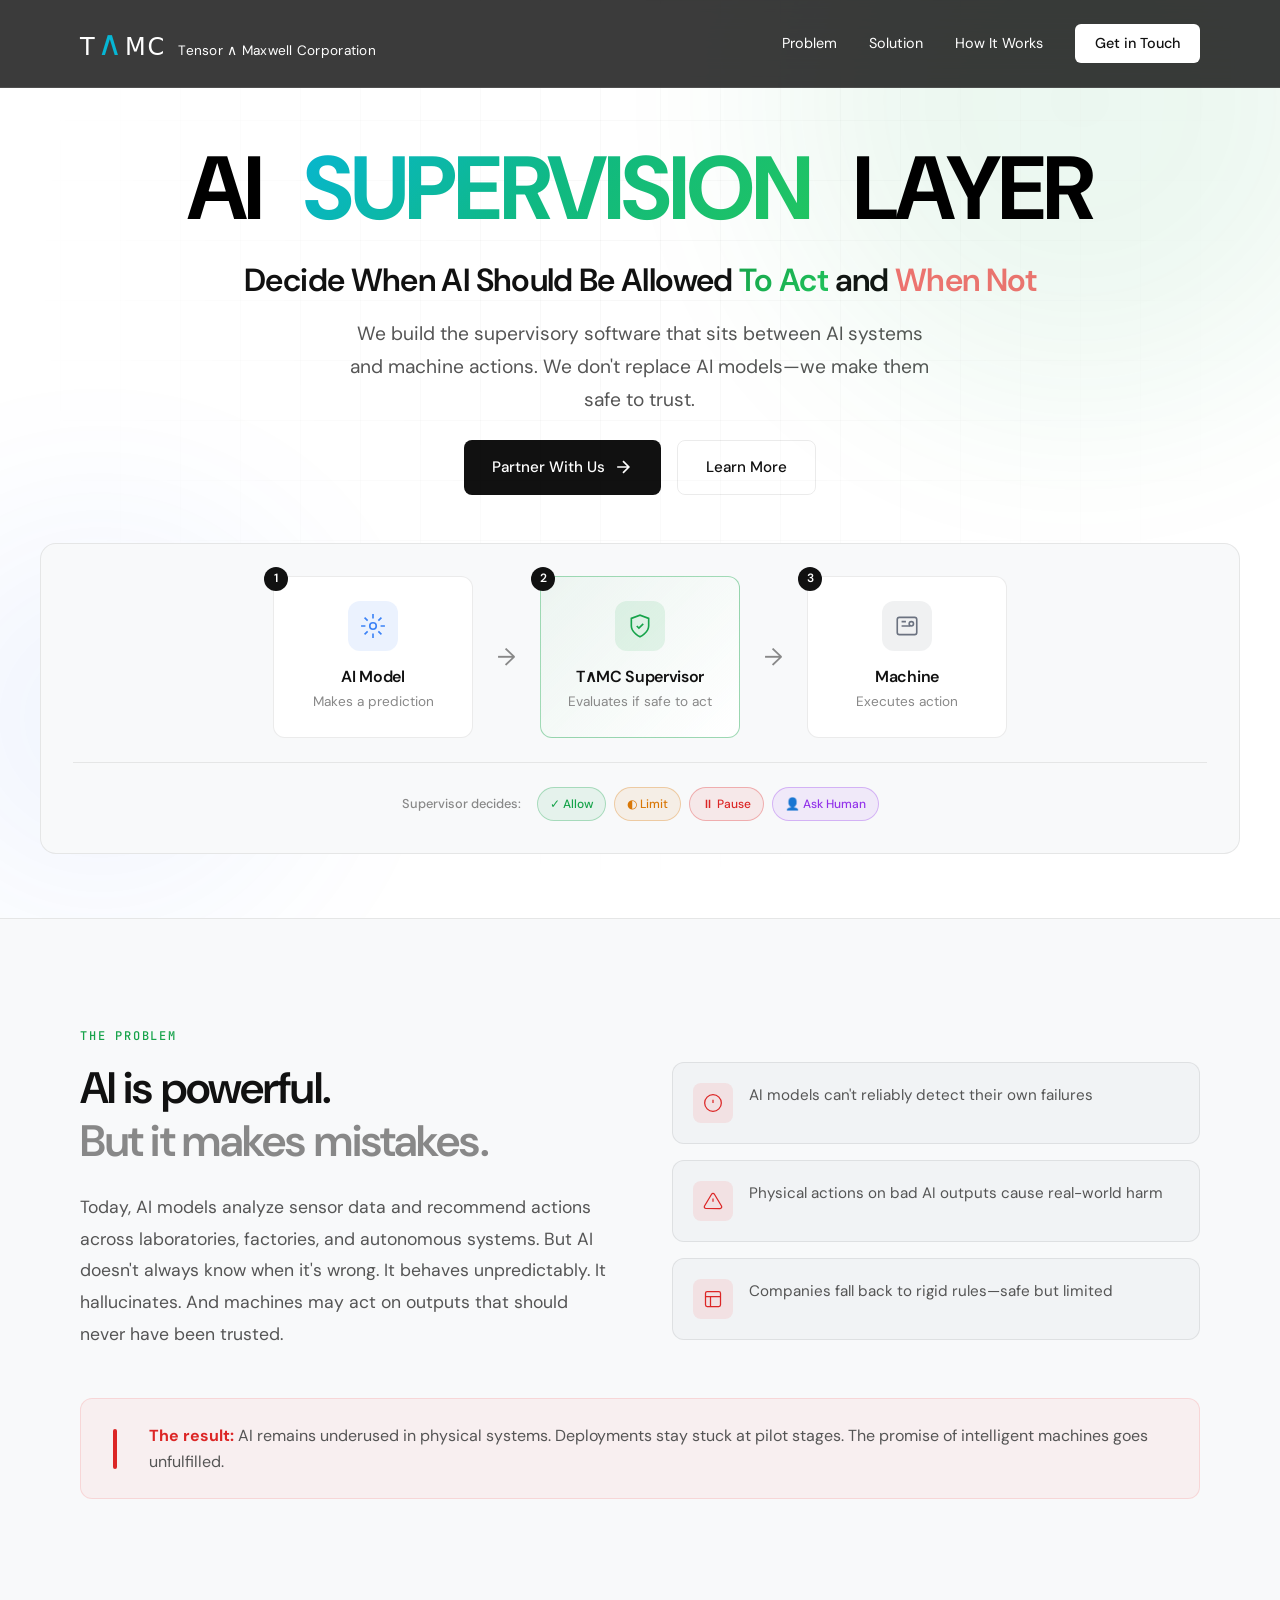
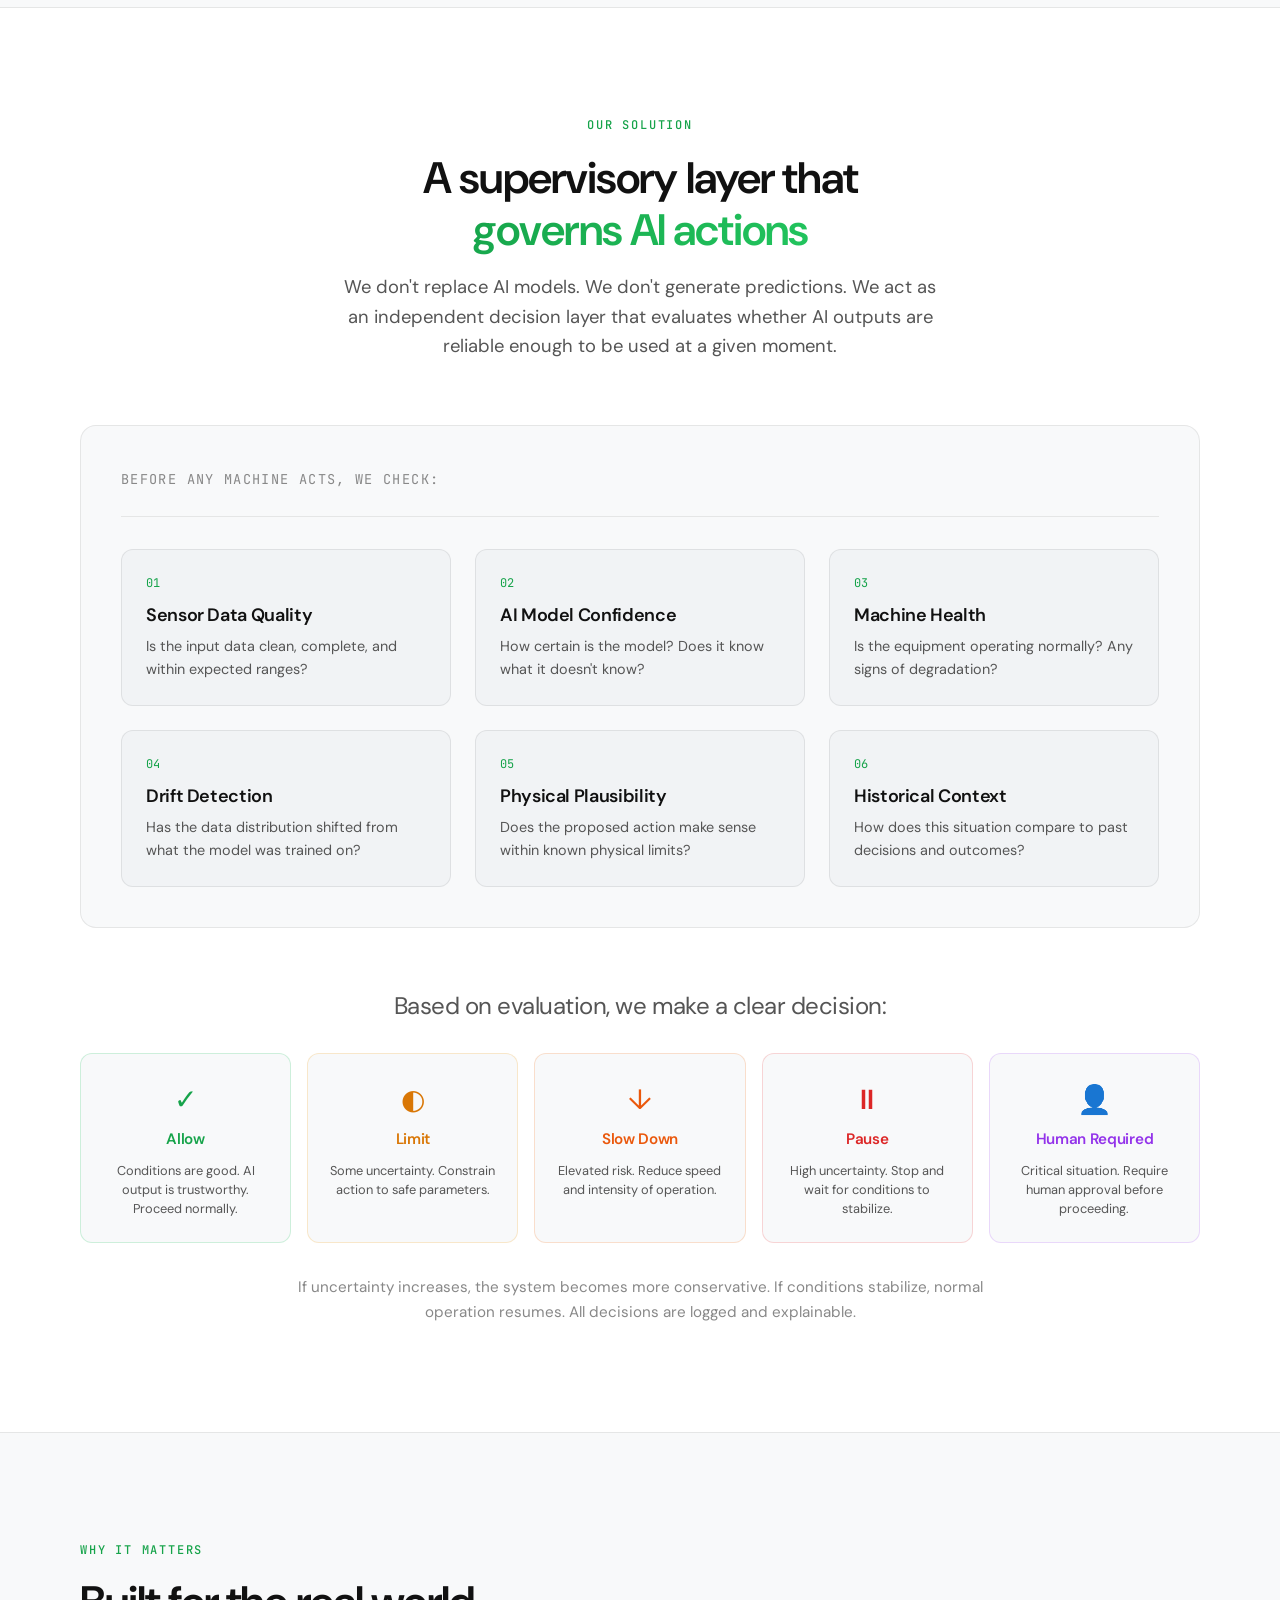
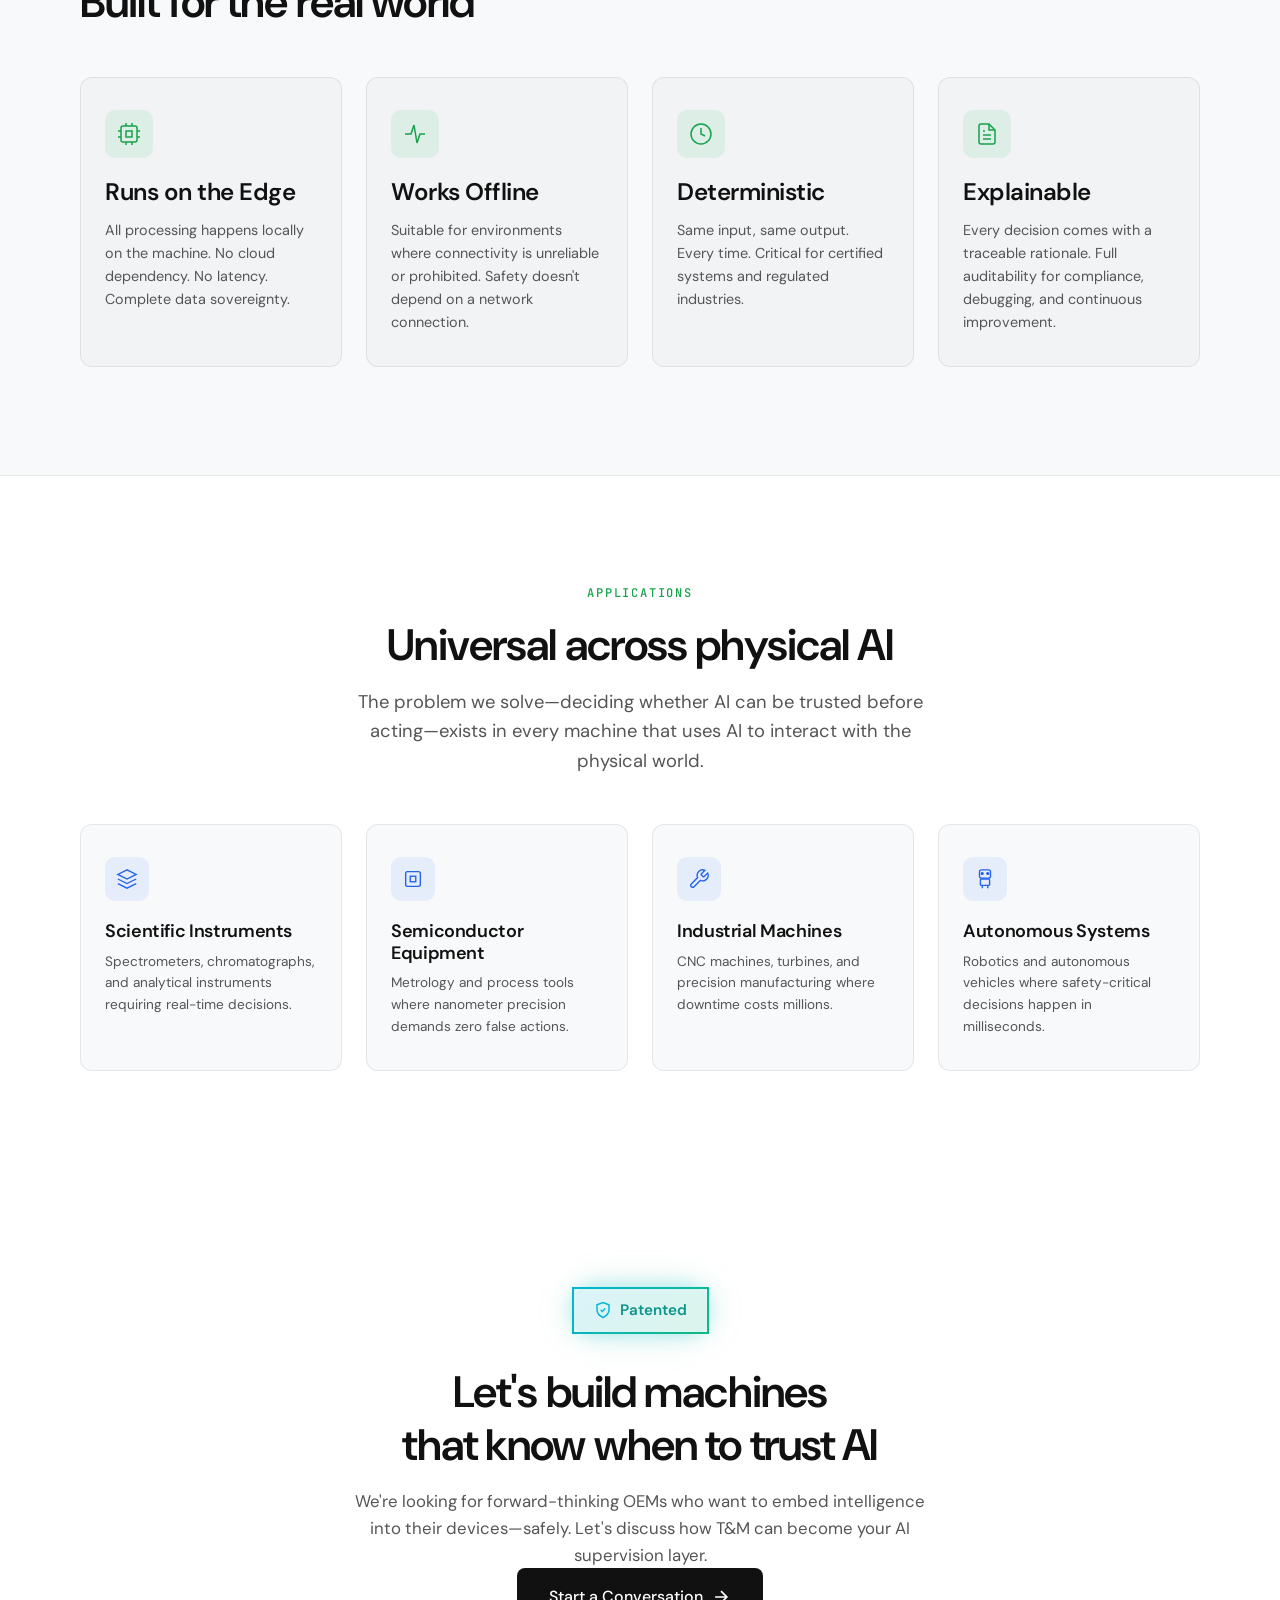
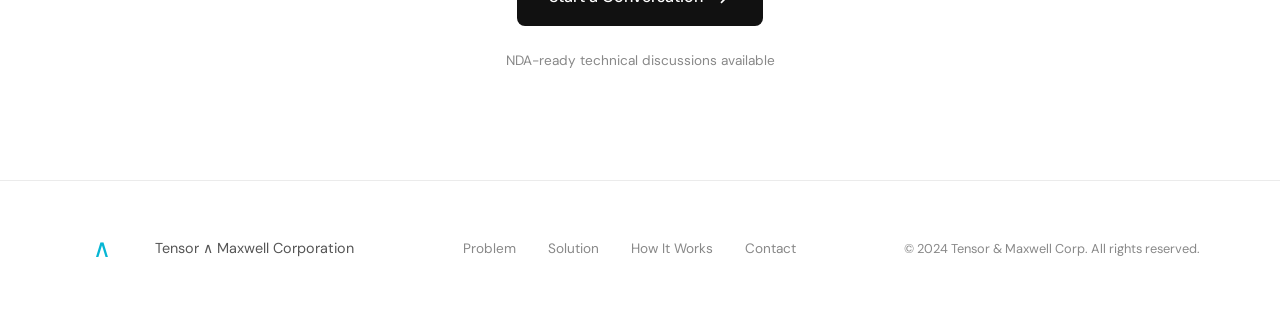
==== index.html @ 8ebab537 "Update website with new AI Supervision Layer design" ====
<!DOCTYPE html>
<html lang="en">
<head>
    <meta charset="UTF-8">
    <meta name="viewport" content="width=device-width, initial-scale=1.0">
    <title>Tensor & Maxwell | AI Supervision for Physical Machines</title>
    <meta name="description" content="The supervisory layer that decides when AI should be allowed to act. We don't replace AI—we make it safe to trust.">
    <link rel="preconnect" href="https://fonts.googleapis.com">
    <link rel="preconnect" href="https://fonts.gstatic.com" crossorigin>
    <link href="https://fonts.googleapis.com/css2?family=DM+Sans:ital,opsz,wght@0,9..40,300;0,9..40,400;0,9..40,500;0,9..40,600;0,9..40,700&family=JetBrains+Mono:wght@400;500;600&display=swap" rel="stylesheet">
    <link rel="stylesheet" href="styles.css">
</head>
<body>
    <!-- Navigation -->
    <nav class="nav">
        <div class="nav-container">
            <a href="#" class="logo">
                <div class="logo-mark">T<span class="logo-lambda">∧</span>MC</div>
                <span class="logo-text">Tensor ∧ Maxwell Corporation</span>
            </a>
            <div class="nav-links">
                <a href="#problem">Problem</a>
                <a href="#solution">Solution</a>
                <a href="#how-it-works">How It Works</a>
                <a href="#contact" class="nav-cta">Get in Touch</a>
            </div>
            <button class="mobile-menu-btn" aria-label="Toggle menu">
                <span></span>
                <span></span>
            </button>
        </div>
    </nav>

    <!-- Hero Section -->
    <section class="hero">
        <div class="hero-bg">
            <div class="grid-pattern"></div>
            <div class="gradient-orb orb-1"></div>
            <div class="gradient-orb orb-2"></div>
        </div>
        <div class="hero-top-banner">
            <h1 class="banner-text">AI <span class="gradient-word">Supervision</span> Layer</h1>
        </div>
        <div class="hero-center">
            <h2 class="hero-headline"><span class="headline-line">Decide When AI Should Be Allowed <span class="highlight">To Act</span> and <span class="text-red">When Not</span></span></h2>
            <p class="hero-subtitle">
                We build the supervisory software that sits between AI systems and machine actions. 
                We don't replace AI models—we make them safe to trust.
            </p>
            <div class="hero-actions">
                <a href="mailto:info@tensormaxwell.com" class="btn btn-primary">
                    Partner With Us
                    <svg width="20" height="20" viewBox="0 0 24 24" fill="none" stroke="currentColor" stroke-width="2">
                        <path d="M5 12h14M12 5l7 7-7 7"/>
                    </svg>
                </a>
                <a href="#solution" class="btn btn-ghost">Learn More</a>
            </div>
        </div>
        <div class="hero-visual-horizontal">
            <div class="diagram-flow">
                <!-- Three Equal Boxes -->
                <div class="flow-boxes">
                    <!-- Box 1: AI Model -->
                    <div class="flow-box">
                        <div class="box-number">1</div>
                        <div class="box-icon ai-icon">
                            <svg viewBox="0 0 24 24" fill="none" stroke="currentColor" stroke-width="1.5">
                                <circle cx="12" cy="12" r="3"/>
                                <path d="M12 1v4M12 19v4M4.22 4.22l2.83 2.83M16.95 16.95l2.83 2.83M1 12h4M19 12h4M4.22 19.78l2.83-2.83M16.95 7.05l2.83-2.83"/>
                            </svg>
                        </div>
                        <h4>AI Model</h4>
                        <p>Makes a prediction</p>
                    </div>

                    <!-- Arrow -->
                    <div class="flow-arrow">→</div>

                    <!-- Box 2: T&MC Supervisor -->
                    <div class="flow-box flow-box-main">
                        <div class="box-number">2</div>
                        <div class="box-icon supervisor-icon">
                            <svg viewBox="0 0 24 24" fill="none" stroke="currentColor" stroke-width="1.5">
                                <path d="M12 22s8-4 8-10V5l-8-3-8 3v7c0 6 8 10 8 10z"/>
                                <path d="M9 12l2 2 4-4"/>
                            </svg>
                        </div>
                        <h4>T∧MC Supervisor</h4>
                        <p>Evaluates if safe to act</p>
                    </div>

                    <!-- Arrow -->
                    <div class="flow-arrow">→</div>

                    <!-- Box 3: Machine -->
                    <div class="flow-box">
                        <div class="box-number">3</div>
                        <div class="box-icon machine-icon">
                            <svg viewBox="0 0 24 24" fill="none" stroke="currentColor" stroke-width="1.5">
                                <rect x="3" y="4" width="18" height="16" rx="2"/>
                                <path d="M7 8h4M7 12h8"/>
                                <circle cx="16" cy="10" r="2"/>
                            </svg>
                        </div>
                        <h4>Machine</h4>
                        <p>Executes action</p>
                    </div>
                </div>

                <!-- Decision Options Row -->
                <div class="flow-decisions">
                    <span class="decision-label">Supervisor decides:</span>
                    <div class="decision-options">
                        <span class="opt opt-allow">✓ Allow</span>
                        <span class="opt opt-limit">◐ Limit</span>
                        <span class="opt opt-pause">⏸ Pause</span>
                        <span class="opt opt-human">👤 Ask Human</span>
                    </div>
                </div>
            </div>
        </div>
    </section>

    <!-- Problem Section -->
    <section class="problem" id="problem">
        <div class="container">
            <div class="section-label">The Problem</div>
            <div class="problem-content">
                <div class="problem-main">
                    <h2>AI is powerful.<br><span class="text-muted">But it makes mistakes.</span></h2>
                    <p class="problem-lead">
                        Today, AI models analyze sensor data and recommend actions across laboratories, 
                        factories, and autonomous systems. But AI doesn't always know when it's wrong. 
                        It behaves unpredictably. It hallucinates. And machines may act on outputs that 
                        should never have been trusted.
                    </p>
                </div>
                <div class="problem-stats">
                    <div class="stat-card">
                        <div class="stat-icon">
                            <svg viewBox="0 0 24 24" fill="none" stroke="currentColor" stroke-width="1.5">
                                <circle cx="12" cy="12" r="10"/>
                                <path d="M12 8v4M12 16h.01"/>
                            </svg>
                        </div>
                        <p>AI models can't reliably detect their own failures</p>
                    </div>
                    <div class="stat-card">
                        <div class="stat-icon">
                            <svg viewBox="0 0 24 24" fill="none" stroke="currentColor" stroke-width="1.5">
                                <path d="M10.29 3.86L1.82 18a2 2 0 0 0 1.71 3h16.94a2 2 0 0 0 1.71-3L13.71 3.86a2 2 0 0 0-3.42 0z"/>
                                <line x1="12" y1="9" x2="12" y2="13"/>
                                <line x1="12" y1="17" x2="12.01" y2="17"/>
                            </svg>
                        </div>
                        <p>Physical actions on bad AI outputs cause real-world harm</p>
                    </div>
                    <div class="stat-card">
                        <div class="stat-icon">
                            <svg viewBox="0 0 24 24" fill="none" stroke="currentColor" stroke-width="1.5">
                                <rect x="3" y="3" width="18" height="18" rx="2"/>
                                <path d="M3 9h18M9 21V9"/>
                            </svg>
                        </div>
                        <p>Companies fall back to rigid rules—safe but limited</p>
                    </div>
                </div>
            </div>
            <div class="problem-consequence">
                <div class="consequence-line"></div>
                <p>
                    <strong>The result:</strong> AI remains underused in physical systems. 
                    Deployments stay stuck at pilot stages. The promise of intelligent machines goes unfulfilled.
                </p>
            </div>
        </div>
    </section>

    <!-- Solution Section -->
    <section class="solution" id="solution">
        <div class="container">
            <div class="section-label">Our Solution</div>
            <h2>A supervisory layer that<br><span class="highlight">governs AI actions</span></h2>
            <p class="section-description">
                We don't replace AI models. We don't generate predictions. We act as an independent 
                decision layer that evaluates whether AI outputs are reliable enough to be used at a given moment.
            </p>
            
            <div class="solution-architecture">
                <div class="arch-header">
                    <span class="arch-label">Before any machine acts, we check:</span>
                </div>
                <div class="check-grid">
                    <div class="check-item">
                        <div class="check-number">01</div>
                        <h4>Sensor Data Quality</h4>
                        <p>Is the input data clean, complete, and within expected ranges?</p>
                    </div>
                    <div class="check-item">
                        <div class="check-number">02</div>
                        <h4>AI Model Confidence</h4>
                        <p>How certain is the model? Does it know what it doesn't know?</p>
                    </div>
                    <div class="check-item">
                        <div class="check-number">03</div>
                        <h4>Machine Health</h4>
                        <p>Is the equipment operating normally? Any signs of degradation?</p>
                    </div>
                    <div class="check-item">
                        <div class="check-number">04</div>
                        <h4>Drift Detection</h4>
                        <p>Has the data distribution shifted from what the model was trained on?</p>
                    </div>
                    <div class="check-item">
                        <div class="check-number">05</div>
                        <h4>Physical Plausibility</h4>
                        <p>Does the proposed action make sense within known physical limits?</p>
                    </div>
                    <div class="check-item">
                        <div class="check-number">06</div>
                        <h4>Historical Context</h4>
                        <p>How does this situation compare to past decisions and outcomes?</p>
                    </div>
                </div>
            </div>

            <div class="solution-decisions">
                <h3>Based on evaluation, we make a clear decision:</h3>
                <div class="decision-grid">
                    <div class="decision-card decision-allow">
                        <div class="decision-header">
                            <span class="decision-icon-large">✓</span>
                            <h4>Allow</h4>
                        </div>
                        <p>Conditions are good. AI output is trustworthy. Proceed normally.</p>
                    </div>
                    <div class="decision-card decision-limit">
                        <div class="decision-header">
                            <span class="decision-icon-large">◐</span>
                            <h4>Limit</h4>
                        </div>
                        <p>Some uncertainty. Constrain action to safe parameters.</p>
                    </div>
                    <div class="decision-card decision-slow">
                        <div class="decision-header">
                            <span class="decision-icon-large">↓</span>
                            <h4>Slow Down</h4>
                        </div>
                        <p>Elevated risk. Reduce speed and intensity of operation.</p>
                    </div>
                    <div class="decision-card decision-pause">
                        <div class="decision-header">
                            <span class="decision-icon-large">⏸</span>
                            <h4>Pause</h4>
                        </div>
                        <p>High uncertainty. Stop and wait for conditions to stabilize.</p>
                    </div>
                    <div class="decision-card decision-human">
                        <div class="decision-header">
                            <span class="decision-icon-large">👤</span>
                            <h4>Human Required</h4>
                        </div>
                        <p>Critical situation. Require human approval before proceeding.</p>
                    </div>
                </div>
                <p class="decision-note">
                    If uncertainty increases, the system becomes more conservative. 
                    If conditions stabilize, normal operation resumes. All decisions are logged and explainable.
                </p>
            </div>
        </div>
    </section>

    <!-- Differentiators Section -->
    <section class="differentiators" id="how-it-works">
        <div class="container">
            <div class="section-label">Why It Matters</div>
            <h2>Built for the real world</h2>
            <div class="diff-grid">
                <div class="diff-card">
                    <div class="diff-icon">
                        <svg viewBox="0 0 24 24" fill="none" stroke="currentColor" stroke-width="1.5">
                            <rect x="4" y="4" width="16" height="16" rx="2"/>
                            <rect x="9" y="9" width="6" height="6"/>
                            <line x1="9" y1="1" x2="9" y2="4"/>
                            <line x1="15" y1="1" x2="15" y2="4"/>
                            <line x1="9" y1="20" x2="9" y2="23"/>
                            <line x1="15" y1="20" x2="15" y2="23"/>
                            <line x1="1" y1="9" x2="4" y2="9"/>
                            <line x1="1" y1="15" x2="4" y2="15"/>
                            <line x1="20" y1="9" x2="23" y2="9"/>
                            <line x1="20" y1="15" x2="23" y2="15"/>
                        </svg>
                    </div>
                    <h3>Runs on the Edge</h3>
                    <p>
                        All processing happens locally on the machine. No cloud dependency. 
                        No latency. Complete data sovereignty.
                    </p>
                </div>
                <div class="diff-card">
                    <div class="diff-icon">
                        <svg viewBox="0 0 24 24" fill="none" stroke="currentColor" stroke-width="1.5">
                            <path d="M2 12h6l3-9 3 18 3-9h5"/>
                        </svg>
                    </div>
                    <h3>Works Offline</h3>
                    <p>
                        Suitable for environments where connectivity is unreliable or prohibited. 
                        Safety doesn't depend on a network connection.
                    </p>
                </div>
                <div class="diff-card">
                    <div class="diff-icon">
                        <svg viewBox="0 0 24 24" fill="none" stroke="currentColor" stroke-width="1.5">
                            <circle cx="12" cy="12" r="10"/>
                            <path d="M12 6v6l4 2"/>
                        </svg>
                    </div>
                    <h3>Deterministic</h3>
                    <p>
                        Same input, same output. Every time. Critical for certified systems 
                        and regulated industries.
                    </p>
                </div>
                <div class="diff-card">
                    <div class="diff-icon">
                        <svg viewBox="0 0 24 24" fill="none" stroke="currentColor" stroke-width="1.5">
                            <path d="M14 2H6a2 2 0 0 0-2 2v16a2 2 0 0 0 2 2h12a2 2 0 0 0 2-2V8z"/>
                            <polyline points="14 2 14 8 20 8"/>
                            <line x1="16" y1="13" x2="8" y2="13"/>
                            <line x1="16" y1="17" x2="8" y2="17"/>
                            <polyline points="10 9 9 9 8 9"/>
                        </svg>
                    </div>
                    <h3>Explainable</h3>
                    <p>
                        Every decision comes with a traceable rationale. Full auditability 
                        for compliance, debugging, and continuous improvement.
                    </p>
                </div>
            </div>
        </div>
    </section>

    <!-- Industries Section -->
    <section class="industries">
        <div class="container">
            <div class="section-label">Applications</div>
            <h2>Universal across physical AI</h2>
            <p class="section-description">
                The problem we solve—deciding whether AI can be trusted before acting—exists 
                in every machine that uses AI to interact with the physical world.
            </p>
            <div class="industry-grid">
                <div class="industry-card">
                    <div class="industry-icon">
                        <svg viewBox="0 0 24 24" fill="none" stroke="currentColor" stroke-width="1.5">
                            <path d="M12 2L2 7l10 5 10-5-10-5z"/>
                            <path d="M2 17l10 5 10-5"/>
                            <path d="M2 12l10 5 10-5"/>
                        </svg>
                    </div>
                    <h4>Scientific Instruments</h4>
                    <p>Spectrometers, chromatographs, and analytical instruments requiring real-time decisions.</p>
                </div>
                <div class="industry-card">
                    <div class="industry-icon">
                        <svg viewBox="0 0 24 24" fill="none" stroke="currentColor" stroke-width="1.5">
                            <rect x="4" y="4" width="16" height="16" rx="2"/>
                            <rect x="9" y="9" width="6" height="6"/>
                        </svg>
                    </div>
                    <h4>Semiconductor Equipment</h4>
                    <p>Metrology and process tools where nanometer precision demands zero false actions.</p>
                </div>
                <div class="industry-card">
                    <div class="industry-icon">
                        <svg viewBox="0 0 24 24" fill="none" stroke="currentColor" stroke-width="1.5">
                            <path d="M14.7 6.3a1 1 0 0 0 0 1.4l1.6 1.6a1 1 0 0 0 1.4 0l3.77-3.77a6 6 0 0 1-7.94 7.94l-6.91 6.91a2.12 2.12 0 0 1-3-3l6.91-6.91a6 6 0 0 1 7.94-7.94l-3.76 3.76z"/>
                        </svg>
                    </div>
                    <h4>Industrial Machines</h4>
                    <p>CNC machines, turbines, and precision manufacturing where downtime costs millions.</p>
                </div>
                <div class="industry-card">
                    <div class="industry-icon">
                        <svg viewBox="0 0 24 24" fill="none" stroke="currentColor" stroke-width="1.5">
                            <rect x="6" y="2" width="12" height="9" rx="2"/>
                            <circle cx="9" cy="6" r="1" fill="currentColor"/>
                            <circle cx="15" cy="6" r="1" fill="currentColor"/>
                            <rect x="7" y="12" width="10" height="7" rx="1"/>
                            <line x1="9" y1="19" x2="9" y2="22"/>
                            <line x1="15" y1="19" x2="15" y2="22"/>
                        </svg>
                    </div>
                    <h4>Autonomous Systems</h4>
                    <p>Robotics and autonomous vehicles where safety-critical decisions happen in milliseconds.</p>
                </div>
            </div>
        </div>
    </section>

    <!-- CTA Section -->
    <section class="cta" id="contact">
        <div class="container">
            <div class="cta-content">
<div class="cta-badge cta-badge-patented">
                <svg viewBox="0 0 24 24" fill="none" stroke="currentColor" stroke-width="2">
                    <path d="M12 22s8-4 8-10V5l-8-3-8 3v7c0 6 8 10 8 10z"/>
                    <path d="M9 12l2 2 4-4"/>
                </svg>
                <span>Patented</span>
            </div>
                <h2>Let's build machines<br>that know when to trust AI</h2>
                <p>
                    We're looking for forward-thinking OEMs who want to embed intelligence 
                    into their devices—safely. Let's discuss how T&M can become your AI supervision layer.
                </p>
                <div class="cta-actions">
                    <a href="mailto:info@tensormaxwell.com" class="btn btn-primary btn-large">
                        Start a Conversation
                        <svg width="20" height="20" viewBox="0 0 24 24" fill="none" stroke="currentColor" stroke-width="2">
                            <path d="M5 12h14M12 5l7 7-7 7"/>
                        </svg>
                    </a>
                </div>
                <p class="cta-note">NDA-ready technical discussions available</p>
            </div>
        </div>
    </section>

    <!-- Footer -->
    <footer class="footer">
        <div class="container">
            <div class="footer-content">
                <div class="footer-brand">
                    <div class="logo-mark small">T<span class="logo-lambda">∧</span>MC</div>
                    <span>Tensor ∧ Maxwell Corporation</span>
                </div>
                <div class="footer-links">
                    <a href="#problem">Problem</a>
                    <a href="#solution">Solution</a>
                    <a href="#how-it-works">How It Works</a>
                    <a href="#contact">Contact</a>
                </div>
                <div class="footer-legal">
                    © 2024 Tensor & Maxwell Corp. All rights reserved.
                </div>
            </div>
        </div>
    </footer>

    <script src="script.js"></script>
</body>
</html>
---- styles.css ----
/* ===================================
   Tensor & Maxwell - AI Supervision Layer
   Dark Industrial Design System
   =================================== */

:root {
    /* Core Colors - Light Theme */
    --bg-primary: #ffffff;
    --bg-secondary: #f8f9fa;
    --bg-tertiary: #f1f3f5;
    --bg-card: #ffffff;
    --bg-elevated: #ffffff;
    
    /* Text Colors */
    --text-primary: #111111;
    --text-secondary: #555555;
    --text-muted: #888888;
    
    /* Accent Colors */
    --accent-primary: #16a34a;
    --accent-secondary: #2563eb;
    --accent-warning: #d97706;
    --accent-danger: #dc2626;
    --accent-purple: #9333ea;
    
    /* Decision Colors */
    --decision-allow: #16a34a;
    --decision-limit: #d97706;
    --decision-slow: #ea580c;
    --decision-pause: #dc2626;
    --decision-human: #9333ea;
    
    /* Borders & Lines */
    --border-color: rgba(0, 0, 0, 0.08);
    --border-hover: rgba(0, 0, 0, 0.15);
    --border-accent: rgba(22, 163, 74, 0.3);
    
    /* Spacing */
    --section-padding: clamp(80px, 12vh, 140px);
    --container-width: 1200px;
    --container-padding: clamp(20px, 5vw, 40px);
    
    /* Typography */
    --font-primary: 'DM Sans', -apple-system, BlinkMacSystemFont, sans-serif;
    --font-mono: 'JetBrains Mono', 'SF Mono', monospace;
    
    /* Transitions */
    --transition-fast: 0.15s ease;
    --transition-base: 0.3s ease;
    --transition-slow: 0.5s ease;
}

/* Reset & Base */
*, *::before, *::after {
    margin: 0;
    padding: 0;
    box-sizing: border-box;
}

html {
    scroll-behavior: smooth;
    -webkit-font-smoothing: antialiased;
    -moz-osx-font-smoothing: grayscale;
}

body {
    font-family: var(--font-primary);
    background-color: var(--bg-primary);
    color: var(--text-primary);
    line-height: 1.6;
    overflow-x: hidden;
}

/* Typography */
h1, h2, h3, h4, h5, h6 {
    font-weight: 600;
    line-height: 1.2;
    letter-spacing: -0.02em;
}

h1 { font-size: clamp(2.5rem, 6vw, 4rem); }
h2 { font-size: clamp(1.75rem, 4vw, 2.75rem); }
h3 { font-size: clamp(1.25rem, 2vw, 1.5rem); }
h4 { font-size: 1.125rem; }

p {
    color: var(--text-secondary);
    font-size: 1.05rem;
}

.text-muted {
    color: var(--text-muted);
}

.highlight {
    background: linear-gradient(135deg, #16a34a 0%, #22c55e 100%);
    -webkit-background-clip: text;
    -webkit-text-fill-color: transparent;
    background-clip: text;
}

.text-red {
    color: #f87171;
}

/* Container */
.container {
    max-width: var(--container-width);
    margin: 0 auto;
    padding: 0 var(--container-padding);
}

/* Section Labels */
.section-label {
    font-family: var(--font-mono);
    font-size: 0.75rem;
    font-weight: 500;
    color: var(--accent-primary);
    text-transform: uppercase;
    letter-spacing: 0.15em;
    margin-bottom: 1rem;
}

.section-description {
    font-size: 1.15rem;
    color: var(--text-secondary);
    max-width: 600px;
    margin: 1rem auto 3rem;
}

/* ===================================
   Navigation
   =================================== */
.nav {
    position: fixed;
    top: 0;
    left: 0;
    right: 0;
    z-index: 1000;
    padding: 1rem 0;
    background: #111111;
    backdrop-filter: blur(20px);
    border-bottom: 1px solid rgba(255, 255, 255, 0.1);
}

.nav-container {
    max-width: var(--container-width);
    margin: 0 auto;
    padding: 0 var(--container-padding);
    display: flex;
    align-items: center;
    justify-content: space-between;
}

.logo {
    display: flex;
    align-items: baseline;
    gap: 0.75rem;
    text-decoration: none;
    color: var(--text-primary);
}

.logo-mark {
    font-family: -apple-system, BlinkMacSystemFont, 'Segoe UI', system-ui, sans-serif;
    font-weight: 400;
    font-size: 1.5rem;
    letter-spacing: 0.08em;
    color: #ffffff;
}

.logo-lambda {
    color: #06b6d4;
    font-weight: 400;
    font-size: 1.43em;
    margin: 0 0.02em;
}

.logo-mark.small {
    font-size: 1.1rem;
}

.logo-text {
    font-weight: 400;
    font-size: 0.85rem;
    color: #ffffff;
    letter-spacing: 0.02em;
}

.nav-links {
    display: flex;
    align-items: center;
    gap: 2rem;
}

.nav-links a {
    color: #ffffff;
    text-decoration: none;
    font-size: 0.9rem;
    font-weight: 400;
    transition: color var(--transition-fast);
}

.nav-links a:hover {
    color: #06b6d4;
}

.nav-cta {
    padding: 0.5rem 1.25rem !important;
    background: #ffffff !important;
    color: #111111 !important;
    font-weight: 500 !important;
    border-radius: 6px;
    transition: all var(--transition-fast) !important;
}

.nav-cta:hover {
    background: #06b6d4 !important;
    color: #ffffff !important;
    transform: translateY(-1px);
}

.mobile-menu-btn {
    display: none;
    flex-direction: column;
    gap: 5px;
    background: none;
    border: none;
    cursor: pointer;
    padding: 5px;
}

.mobile-menu-btn span {
    width: 24px;
    height: 2px;
    background: #ffffff;
    transition: var(--transition-fast);
}

/* ===================================
   Buttons
   =================================== */
.btn {
    display: inline-flex;
    align-items: center;
    gap: 0.5rem;
    padding: 0.875rem 1.75rem;
    font-size: 0.95rem;
    font-weight: 500;
    text-decoration: none;
    border-radius: 8px;
    transition: all var(--transition-fast);
    cursor: pointer;
    border: none;
    font-family: var(--font-primary);
}

.btn-primary {
    background: var(--text-primary);
    color: var(--bg-primary);
}

.btn-primary:hover {
    background: #333333;
    transform: translateY(-2px);
    box-shadow: 0 10px 40px rgba(0, 0, 0, 0.15);
}

.btn-ghost {
    background: transparent;
    color: var(--text-primary);
    border: 1px solid var(--border-color);
}

.btn-ghost:hover {
    border-color: var(--border-hover);
    background: var(--bg-tertiary);
}

.btn-large {
    padding: 1rem 2rem;
    font-size: 1rem;
}

/* ===================================
   Hero Section
   =================================== */
.hero {
    min-height: 100vh;
    display: flex;
    flex-direction: column;
    align-items: center;
    padding: calc(80px + 2rem) var(--container-padding) 4rem;
    max-width: 1400px;
    margin: 0 auto;
    position: relative;
}

/* Big Banner Text */
.hero-top-banner {
    width: 100%;
    text-align: center;
    padding: 2rem 0 1.5rem;
    position: relative;
    z-index: 1;
}

.banner-text {
    font-size: clamp(1.8rem, 7vw, 6rem);
    font-weight: 700;
    color: #000000;
    letter-spacing: -0.03em;
    line-height: 1;
    text-transform: uppercase;
    white-space: nowrap;
    word-spacing: 0.3em;
}

.gradient-word {
    background: linear-gradient(135deg, #06b6d4 0%, #10b981 50%, #22c55e 100%);
    -webkit-background-clip: text;
    -webkit-text-fill-color: transparent;
    background-clip: text;
}

/* Hero Center Content */
.hero-center {
    text-align: center;
    max-width: 800px;
    margin-bottom: 3rem;
}

.hero-bg {
    position: absolute;
    inset: 0;
    overflow: hidden;
    pointer-events: none;
}

.grid-pattern {
    position: absolute;
    inset: 0;
    background-image: 
        linear-gradient(rgba(0, 0, 0, 0.03) 1px, transparent 1px),
        linear-gradient(90deg, rgba(0, 0, 0, 0.03) 1px, transparent 1px);
    background-size: 60px 60px;
    mask-image: radial-gradient(ellipse at 50% 30%, black 0%, transparent 70%);
}

.gradient-orb {
    position: absolute;
    border-radius: 50%;
    filter: blur(100px);
    opacity: 0.4;
}

.orb-1 {
    width: 600px;
    height: 600px;
    background: var(--accent-primary);
    top: -200px;
    right: -100px;
    opacity: 0.08;
}

.orb-2 {
    width: 400px;
    height: 400px;
    background: var(--accent-secondary);
    bottom: 0;
    left: -100px;
    opacity: 0.06;
}

.hero-content {
    position: relative;
    z-index: 1;
}

.hero-headline {
    font-size: clamp(1.25rem, 3vw, 2rem);
    margin-bottom: 1rem;
    line-height: 1.4;
    font-weight: 600;
}

.headline-line {
    display: inline;
}

.hero-center .hero-subtitle {
    margin: 0 auto 1.5rem;
    max-width: 600px;
}

.hero-center .hero-actions {
    justify-content: center;
}

.hero-subtitle {
    font-size: 1.2rem;
    max-width: 480px;
    margin-bottom: 2rem;
    line-height: 1.7;
}

.hero-actions {
    display: flex;
    gap: 1rem;
}

/* Hero Visual - Horizontal Diagram */
.hero-visual-horizontal {
    width: 100%;
    position: relative;
    z-index: 1;
}

.diagram-flow {
    background: var(--bg-secondary);
    border: 1px solid var(--border-color);
    border-radius: 16px;
    padding: 2rem;
}

/* Three Equal Boxes Row */
.flow-boxes {
    display: flex;
    align-items: stretch;
    justify-content: center;
    gap: 1rem;
}

.flow-box {
    flex: 1;
    max-width: 200px;
    background: var(--bg-primary);
    border: 1px solid var(--border-color);
    border-radius: 12px;
    padding: 1.5rem 1rem;
    text-align: center;
    position: relative;
}

.flow-box-main {
    border-color: rgba(22, 163, 74, 0.4);
    background: linear-gradient(135deg, rgba(22, 163, 74, 0.05), var(--bg-primary));
}

.flow-box-main h4 {
    color: #16a34a;
}

.box-number {
    position: absolute;
    top: -10px;
    left: -10px;
    width: 24px;
    height: 24px;
    background: var(--text-primary);
    color: var(--bg-primary);
    border-radius: 50%;
    display: flex;
    align-items: center;
    justify-content: center;
    font-weight: 600;
    font-size: 0.75rem;
}

.box-icon {
    width: 50px;
    height: 50px;
    margin: 0 auto 1rem;
    display: flex;
    align-items: center;
    justify-content: center;
    border-radius: 12px;
}

.box-icon svg {
    width: 26px;
    height: 26px;
}

.flow-box h4 {
    font-size: 1rem;
    margin-bottom: 0.35rem;
    color: var(--text-primary);
}

.flow-box p {
    font-size: 0.85rem;
    color: var(--text-muted);
    margin: 0;
}

/* Flow Arrows */
.flow-arrow {
    display: flex;
    align-items: center;
    font-size: 1.5rem;
    color: var(--text-muted);
    padding: 0 0.5rem;
}

/* Decision Options Row */
.flow-decisions {
    display: flex;
    align-items: center;
    justify-content: center;
    gap: 1rem;
    margin-top: 1.5rem;
    padding-top: 1.5rem;
    border-top: 1px solid var(--border-color);
}

.decision-label {
    font-size: 0.8rem;
    color: var(--text-muted);
    font-weight: 500;
}

.decision-options {
    display: flex;
    gap: 0.5rem;
}

.opt {
    padding: 0.4rem 0.75rem;
    border-radius: 50px;
    font-size: 0.75rem;
    font-weight: 500;
    border: 1px solid;
}

.opt-allow {
    background: rgba(22, 163, 74, 0.08);
    border-color: rgba(22, 163, 74, 0.3);
    color: #16a34a;
}

.opt-limit {
    background: rgba(217, 119, 6, 0.08);
    border-color: rgba(217, 119, 6, 0.3);
    color: #d97706;
}

.opt-pause {
    background: rgba(220, 38, 38, 0.08);
    border-color: rgba(220, 38, 38, 0.3);
    color: #dc2626;
}

.opt-human {
    background: rgba(147, 51, 234, 0.08);
    border-color: rgba(147, 51, 234, 0.3);
    color: #9333ea;
}

/* Diagram Steps */
.diagram-step {
    position: relative;
    width: 100%;
    max-width: 320px;
}

.step-number {
    position: absolute;
    top: -10px;
    left: -10px;
    width: 28px;
    height: 28px;
    background: var(--text-primary);
    color: var(--bg-primary);
    border-radius: 50%;
    display: flex;
    align-items: center;
    justify-content: center;
    font-weight: 600;
    font-size: 0.85rem;
    z-index: 2;
}

.step-card {
    background: var(--bg-primary);
    border: 1px solid var(--border-color);
    border-radius: 12px;
    padding: 1.25rem;
    text-align: center;
    transition: all 0.3s ease;
}

.step-card:hover {
    border-color: var(--border-hover);
    box-shadow: 0 4px 20px rgba(0, 0, 0, 0.08);
}

.step-icon-wrap {
    width: 48px;
    height: 48px;
    margin: 0 auto 0.75rem;
    display: flex;
    align-items: center;
    justify-content: center;
    border-radius: 10px;
}

.step-icon-wrap svg {
    width: 24px;
    height: 24px;
}

.ai-icon {
    background: rgba(59, 130, 246, 0.1);
}
.ai-icon svg { stroke: #3b82f6; }

.supervisor-icon {
    background: rgba(22, 163, 74, 0.1);
}
.supervisor-icon svg { stroke: #16a34a; }

.machine-icon {
    background: rgba(107, 114, 128, 0.1);
}
.machine-icon svg { stroke: #6b7280; }

.step-card h4 {
    font-size: 1rem;
    margin-bottom: 0.5rem;
    color: var(--text-primary);
}

.step-description {
    font-size: 0.85rem;
    color: var(--text-muted);
    line-height: 1.5;
    margin-bottom: 0.75rem;
}

/* AI Step - Question */
.step-question {
    display: inline-flex;
    align-items: center;
    gap: 0.4rem;
    padding: 0.4rem 0.75rem;
    background: rgba(239, 68, 68, 0.08);
    border: 1px solid rgba(239, 68, 68, 0.2);
    border-radius: 50px;
    font-size: 0.75rem;
    color: #dc2626;
}

.question-mark {
    font-weight: 700;
}

/* Supervisor Card - Special Styling */
.supervisor-card {
    border-color: rgba(22, 163, 74, 0.3);
    background: linear-gradient(135deg, rgba(22, 163, 74, 0.03), var(--bg-primary));
}

.supervisor-card h4 {
    color: #16a34a;
}

.supervisor-checks {
    display: flex;
    flex-wrap: wrap;
    gap: 0.4rem;
    justify-content: center;
}

.check-tag {
    padding: 0.25rem 0.5rem;
    background: var(--bg-tertiary);
    border-radius: 4px;
    font-size: 0.7rem;
    color: var(--text-secondary);
    font-family: var(--font-mono);
}

/* Machine Step - Safe Badge */
.step-safe {
    display: inline-flex;
    align-items: center;
    gap: 0.4rem;
    padding: 0.4rem 0.75rem;
    background: rgba(22, 163, 74, 0.08);
    border: 1px solid rgba(22, 163, 74, 0.2);
    border-radius: 50px;
    font-size: 0.75rem;
    color: #16a34a;
}

.safe-icon {
    font-weight: 700;
}

/* Diagram Arrows */
.diagram-arrow {
    display: flex;
    flex-direction: column;
    align-items: center;
    padding: 0.75rem 0;
    color: var(--text-muted);
}

.diagram-arrow svg {
    width: 24px;
    height: 40px;
}

.arrow-label {
    font-size: 0.7rem;
    color: var(--text-muted);
    margin-top: 0.25rem;
    font-family: var(--font-mono);
}

/* Decision Branch */
.arrow-decision {
    padding: 1rem 0;
}

.decision-branch {
    display: flex;
    gap: 0.5rem;
    justify-content: center;
    flex-wrap: wrap;
}

.branch-item {
    display: flex;
    align-items: center;
    gap: 0.3rem;
    padding: 0.35rem 0.65rem;
    border-radius: 50px;
    font-size: 0.7rem;
    font-weight: 500;
    border: 1px solid;
}

.branch-icon {
    font-size: 0.75rem;
}

.branch-allow {
    background: rgba(22, 163, 74, 0.08);
    border-color: rgba(22, 163, 74, 0.3);
    color: #16a34a;
}

.branch-limit {
    background: rgba(217, 119, 6, 0.08);
    border-color: rgba(217, 119, 6, 0.3);
    color: #d97706;
}

.branch-pause {
    background: rgba(220, 38, 38, 0.08);
    border-color: rgba(220, 38, 38, 0.3);
    color: #dc2626;
}

.branch-human {
    background: rgba(147, 51, 234, 0.08);
    border-color: rgba(147, 51, 234, 0.3);
    color: #9333ea;
}

/* ===================================
   Problem Section
   =================================== */
.problem {
    padding: var(--section-padding) 0;
    background: var(--bg-secondary);
    border-top: 1px solid var(--border-color);
    border-bottom: 1px solid var(--border-color);
}

.problem-content {
    display: grid;
    grid-template-columns: 1fr 1fr;
    gap: 4rem;
    align-items: start;
    margin-bottom: 3rem;
}

.problem-main h2 {
    margin-bottom: 1.5rem;
}

.problem-lead {
    font-size: 1.1rem;
    line-height: 1.8;
}

.problem-stats {
    display: flex;
    flex-direction: column;
    gap: 1rem;
}

.stat-card {
    display: flex;
    align-items: flex-start;
    gap: 1rem;
    padding: 1.25rem;
    background: var(--bg-tertiary);
    border: 1px solid var(--border-color);
    border-radius: 12px;
    transition: border-color var(--transition-base);
}

.stat-card:hover {
    border-color: var(--border-hover);
}

.stat-icon {
    width: 40px;
    height: 40px;
    display: flex;
    align-items: center;
    justify-content: center;
    background: rgba(239, 68, 68, 0.1);
    border-radius: 8px;
    flex-shrink: 0;
}

.stat-icon svg {
    width: 20px;
    height: 20px;
    stroke: var(--accent-danger);
}

.stat-card p {
    font-size: 0.95rem;
    color: var(--text-secondary);
    margin: 0;
}

.problem-consequence {
    display: flex;
    align-items: center;
    gap: 2rem;
    padding: 1.5rem 2rem;
    background: rgba(239, 68, 68, 0.05);
    border: 1px solid rgba(239, 68, 68, 0.15);
    border-radius: 12px;
}

.consequence-line {
    width: 4px;
    height: 40px;
    background: var(--accent-danger);
    border-radius: 2px;
    flex-shrink: 0;
}

.problem-consequence p {
    margin: 0;
    font-size: 1rem;
}

.problem-consequence strong {
    color: var(--accent-danger);
}

/* ===================================
   Solution Section
   =================================== */
.solution {
    padding: var(--section-padding) 0;
    text-align: center;
}

.solution h2 {
    margin-bottom: 0.5rem;
}

.solution > .container > .section-description {
    margin-bottom: 4rem;
}

/* Architecture Checks */
.solution-architecture {
    background: var(--bg-secondary);
    border: 1px solid var(--border-color);
    border-radius: 16px;
    padding: 2.5rem;
    margin-bottom: 4rem;
    text-align: left;
}

.arch-header {
    margin-bottom: 2rem;
    padding-bottom: 1.5rem;
    border-bottom: 1px solid var(--border-color);
}

.arch-label {
    font-family: var(--font-mono);
    font-size: 0.85rem;
    color: var(--text-muted);
    text-transform: uppercase;
    letter-spacing: 0.1em;
}

.check-grid {
    display: grid;
    grid-template-columns: repeat(3, 1fr);
    gap: 1.5rem;
}

.check-item {
    padding: 1.5rem;
    background: var(--bg-tertiary);
    border: 1px solid var(--border-color);
    border-radius: 12px;
    transition: all var(--transition-base);
}

.check-item:hover {
    border-color: var(--accent-primary);
    transform: translateY(-2px);
}

.check-number {
    font-family: var(--font-mono);
    font-size: 0.75rem;
    color: var(--accent-primary);
    margin-bottom: 0.75rem;
}

.check-item h4 {
    margin-bottom: 0.5rem;
    color: var(--text-primary);
}

.check-item p {
    font-size: 0.9rem;
    margin: 0;
}

/* Decision Cards */
.solution-decisions {
    text-align: center;
}

.solution-decisions h3 {
    margin-bottom: 2rem;
    color: var(--text-secondary);
    font-weight: 400;
}

.decision-grid {
    display: grid;
    grid-template-columns: repeat(5, 1fr);
    gap: 1rem;
    margin-bottom: 2rem;
}

.decision-card {
    padding: 1.5rem 1rem;
    background: var(--bg-secondary);
    border: 1px solid var(--border-color);
    border-radius: 12px;
    text-align: center;
    transition: all var(--transition-base);
}

.decision-card:hover {
    transform: translateY(-4px);
}

.decision-header {
    margin-bottom: 0.75rem;
}

.decision-icon-large {
    font-size: 1.75rem;
    display: block;
    margin-bottom: 0.5rem;
}

.decision-card h4 {
    font-size: 0.95rem;
    margin: 0;
}

.decision-card p {
    font-size: 0.8rem;
    margin: 0;
    line-height: 1.5;
}

/* Decision Card Colors */
.decision-card.decision-allow {
    border-color: rgba(34, 197, 94, 0.2);
}
.decision-card.decision-allow:hover {
    border-color: var(--decision-allow);
    box-shadow: 0 10px 30px rgba(34, 197, 94, 0.15);
}
.decision-card.decision-allow .decision-icon-large,
.decision-card.decision-allow h4 { color: var(--decision-allow); }

.decision-card.decision-limit {
    border-color: rgba(245, 158, 11, 0.2);
}
.decision-card.decision-limit:hover {
    border-color: var(--decision-limit);
    box-shadow: 0 10px 30px rgba(245, 158, 11, 0.15);
}
.decision-card.decision-limit .decision-icon-large,
.decision-card.decision-limit h4 { color: var(--decision-limit); }

.decision-card.decision-slow {
    border-color: rgba(249, 115, 22, 0.2);
}
.decision-card.decision-slow:hover {
    border-color: var(--decision-slow);
    box-shadow: 0 10px 30px rgba(249, 115, 22, 0.15);
}
.decision-card.decision-slow .decision-icon-large,
.decision-card.decision-slow h4 { color: var(--decision-slow); }

.decision-card.decision-pause {
    border-color: rgba(239, 68, 68, 0.2);
}
.decision-card.decision-pause:hover {
    border-color: var(--decision-pause);
    box-shadow: 0 10px 30px rgba(239, 68, 68, 0.15);
}
.decision-card.decision-pause .decision-icon-large,
.decision-card.decision-pause h4 { color: var(--decision-pause); }

.decision-card.decision-human {
    border-color: rgba(168, 85, 247, 0.2);
}
.decision-card.decision-human:hover {
    border-color: var(--decision-human);
    box-shadow: 0 10px 30px rgba(168, 85, 247, 0.15);
}
.decision-card.decision-human .decision-icon-large,
.decision-card.decision-human h4 { color: var(--decision-human); }

.decision-note {
    font-size: 0.95rem;
    color: var(--text-muted);
    max-width: 700px;
    margin: 0 auto;
}

/* ===================================
   Differentiators Section
   =================================== */
.differentiators {
    padding: var(--section-padding) 0;
    background: var(--bg-secondary);
    border-top: 1px solid var(--border-color);
    border-bottom: 1px solid var(--border-color);
}

.differentiators h2 {
    margin-bottom: 3rem;
}

.diff-grid {
    display: grid;
    grid-template-columns: repeat(4, 1fr);
    gap: 1.5rem;
}

.diff-card {
    padding: 2rem 1.5rem;
    background: var(--bg-tertiary);
    border: 1px solid var(--border-color);
    border-radius: 12px;
    transition: all var(--transition-base);
}

.diff-card:hover {
    border-color: var(--border-hover);
    transform: translateY(-4px);
}

.diff-icon {
    width: 48px;
    height: 48px;
    display: flex;
    align-items: center;
    justify-content: center;
    background: rgba(34, 197, 94, 0.1);
    border-radius: 10px;
    margin-bottom: 1.25rem;
}

.diff-icon svg {
    width: 24px;
    height: 24px;
    stroke: var(--accent-primary);
}

.diff-card h3 {
    margin-bottom: 0.75rem;
}

.diff-card p {
    font-size: 0.9rem;
    margin: 0;
}

/* ===================================
   Industries Section
   =================================== */
.industries {
    padding: var(--section-padding) 0;
    text-align: center;
}

.industries h2 {
    margin-bottom: 0.5rem;
}

.industry-grid {
    display: grid;
    grid-template-columns: repeat(4, 1fr);
    gap: 1.5rem;
    margin-top: 3rem;
}

.industry-card {
    padding: 2rem 1.5rem;
    background: var(--bg-secondary);
    border: 1px solid var(--border-color);
    border-radius: 12px;
    text-align: left;
    transition: all var(--transition-base);
}

.industry-card:hover {
    border-color: var(--accent-secondary);
    transform: translateY(-4px);
}

.industry-icon {
    width: 44px;
    height: 44px;
    display: flex;
    align-items: center;
    justify-content: center;
    background: rgba(59, 130, 246, 0.1);
    border-radius: 10px;
    margin-bottom: 1.25rem;
}

.industry-icon svg {
    width: 22px;
    height: 22px;
    stroke: var(--accent-secondary);
}

.industry-card h4 {
    margin-bottom: 0.5rem;
    color: var(--text-primary);
}

.industry-card p {
    font-size: 0.85rem;
    margin: 0;
    line-height: 1.6;
}

/* ===================================
   Business Model Section
   =================================== */
.business-model {
    padding: var(--section-padding) 0;
    background: var(--bg-secondary);
    border-top: 1px solid var(--border-color);
    border-bottom: 1px solid var(--border-color);
}

.model-content {
    display: grid;
    grid-template-columns: 1fr 1fr;
    gap: 4rem;
    align-items: center;
}

.model-text h2 {
    margin-bottom: 1rem;
}

.model-text > p {
    margin-bottom: 2rem;
}

.model-benefits {
    list-style: none;
}

.model-benefits li {
    display: flex;
    align-items: center;
    gap: 0.75rem;
    padding: 0.75rem 0;
    border-bottom: 1px solid var(--border-color);
    font-size: 1rem;
    color: var(--text-primary);
}

.model-benefits li:last-child {
    border-bottom: none;
}

.model-benefits svg {
    width: 20px;
    height: 20px;
    stroke: var(--accent-primary);
    flex-shrink: 0;
}

/* Embed Diagram */
.model-visual {
    display: flex;
    justify-content: center;
}

.embed-diagram {
    display: flex;
    flex-direction: column;
    gap: 0;
    width: 100%;
    max-width: 350px;
}

.embed-layer {
    padding: 1.5rem 2rem;
    text-align: center;
    font-weight: 500;
    font-size: 0.9rem;
    border: 1px solid var(--border-color);
    position: relative;
}

.layer-device {
    background: var(--bg-tertiary);
    border-radius: 12px 12px 0 0;
    color: var(--text-secondary);
}

.layer-supervisor {
    background: linear-gradient(135deg, rgba(34, 197, 94, 0.2), rgba(34, 197, 94, 0.1));
    border-color: rgba(34, 197, 94, 0.3);
    color: var(--accent-primary);
    font-family: var(--font-mono);
}

.layer-ai {
    background: var(--bg-tertiary);
    border-radius: 0 0 12px 12px;
    color: var(--text-secondary);
}

/* ===================================
   CTA Section
   =================================== */
.cta {
    padding: var(--section-padding) 0;
    text-align: center;
}

.cta-content {
    max-width: 600px;
    margin: 0 auto;
}

.cta-badge {
    display: inline-flex;
    align-items: center;
    gap: 0.5rem;
    padding: 0.5rem 1rem;
    background: rgba(168, 85, 247, 0.1);
    border: 1px solid rgba(168, 85, 247, 0.2);
    border-radius: 50px;
    font-size: 0.85rem;
    font-weight: 500;
    color: var(--accent-purple);
    margin-bottom: 2rem;
}

.cta-badge svg {
    width: 16px;
    height: 16px;
    stroke: var(--accent-purple);
}

.cta-badge-patented {
    background: linear-gradient(135deg, rgba(6, 182, 212, 0.15), rgba(16, 185, 129, 0.15));
    border: 2px solid;
    border-image: linear-gradient(135deg, #06b6d4, #10b981) 1;
    border-radius: 50px;
    border-style: solid;
    border-color: #06b6d4;
    padding: 0.6rem 1.25rem;
    font-size: 0.95rem;
    font-weight: 600;
    color: #0d9488;
    box-shadow: 0 0 20px rgba(6, 182, 212, 0.3), 0 0 40px rgba(16, 185, 129, 0.15);
    animation: patentGlow 2s ease-in-out infinite;
}

.cta-badge-patented svg {
    width: 18px;
    height: 18px;
    stroke: #06b6d4;
}

@keyframes patentGlow {
    0%, 100% { box-shadow: 0 0 20px rgba(6, 182, 212, 0.3), 0 0 40px rgba(16, 185, 129, 0.15); }
    50% { box-shadow: 0 0 30px rgba(6, 182, 212, 0.5), 0 0 60px rgba(16, 185, 129, 0.25); }
}

.cta h2 {
    margin-bottom: 1rem;
}

.cta > .cta-content > p {
    font-size: 1.1rem;
    margin-bottom: 2rem;
}

.cta-actions {
    margin-bottom: 1.5rem;
}

.cta-note {
    font-size: 0.85rem;
    color: var(--text-muted);
}

/* ===================================
   Footer
   =================================== */
.footer {
    padding: 3rem 0;
    border-top: 1px solid var(--border-color);
}

.footer-content {
    display: flex;
    justify-content: space-between;
    align-items: center;
    flex-wrap: wrap;
    gap: 2rem;
}

.footer-brand {
    display: flex;
    align-items: center;
    gap: 0.75rem;
    color: var(--text-secondary);
    font-size: 0.9rem;
}

.footer-links {
    display: flex;
    gap: 2rem;
}

.footer-links a {
    color: var(--text-muted);
    text-decoration: none;
    font-size: 0.85rem;
    transition: color var(--transition-fast);
}

.footer-links a:hover {
    color: var(--text-primary);
}

.footer-legal {
    font-size: 0.8rem;
    color: var(--text-muted);
}

/* ===================================
   Responsive Design
   =================================== */
@media (max-width: 1024px) {
    .hero {
        min-height: auto;
        padding-top: calc(80px + 1rem);
    }

    .hero-top-banner {
        padding: 1rem 0 1.5rem;
    }

    .banner-text {
        font-size: clamp(2rem, 8vw, 4rem);
    }

    .flow-boxes {
        gap: 0.75rem;
    }

    .flow-box {
        padding: 1.25rem 0.75rem;
    }

    .flow-arrow {
        font-size: 1.25rem;
        padding: 0 0.25rem;
    }
    
    .problem-content {
        grid-template-columns: 1fr;
        gap: 2rem;
    }
    
    .check-grid {
        grid-template-columns: repeat(2, 1fr);
    }
    
    .decision-grid {
        grid-template-columns: repeat(3, 1fr);
    }

    .diff-grid {
        grid-template-columns: repeat(2, 1fr);
    }
    
    .industry-grid {
        grid-template-columns: repeat(2, 1fr);
    }
    
    .model-content {
        grid-template-columns: 1fr;
        gap: 3rem;
    }
}

@media (max-width: 768px) {
    .nav-links {
        display: none;
    }

    .mobile-menu-btn {
        display: flex;
    }

    .hero {
        padding-top: calc(70px + 1rem);
    }

    .banner-text {
        font-size: clamp(1.5rem, 8vw, 2.5rem);
        white-space: normal;
    }

    .hero-headline {
        font-size: clamp(1rem, 4vw, 1.4rem);
    }
    
    .flow-boxes {
        flex-direction: column;
        align-items: center;
    }

    .flow-box {
        width: 100%;
        max-width: 280px;
    }

    .flow-arrow {
        transform: rotate(90deg);
        padding: 0.5rem 0;
    }

    .flow-decisions {
        flex-direction: column;
        gap: 0.75rem;
    }

    .decision-options {
        flex-wrap: wrap;
        justify-content: center;
    }

    .check-grid {
        grid-template-columns: 1fr;
    }
    
    .decision-grid {
        grid-template-columns: repeat(2, 1fr);
    }

    .diff-grid {
        grid-template-columns: 1fr;
    }
    
    .industry-grid {
        grid-template-columns: 1fr;
    }
    
    .footer-content {
        flex-direction: column;
        text-align: center;
    }
    
    .footer-links {
        flex-wrap: wrap;
        justify-content: center;
    }
}

@media (max-width: 480px) {
    .hero-actions {
        flex-direction: column;
    }
    
    .btn {
        width: 100%;
        justify-content: center;
    }
    
    .decision-grid {
        grid-template-columns: 1fr;
    }

    .decision-branch {
        flex-direction: column;
        align-items: center;
    }
}

/* ===================================
   Animations
   =================================== */
@keyframes fadeInUp {
    from {
        opacity: 0;
        transform: translateY(30px);
    }
    to {
        opacity: 1;
        transform: translateY(0);
    }
}

.hero-top-banner {
    animation: fadeInUp 0.8s ease-out backwards;
}

.hero-content > * {
    animation: fadeInUp 0.8s ease-out backwards;
}

.hero-headline { animation-delay: 0.1s; }
.hero-subtitle { animation-delay: 0.2s; }
.hero-actions { animation-delay: 0.3s; }
.hero-visual { animation: fadeInUp 0.8s ease-out 0.4s backwards; }

/* Section animations */
.animate-section {
    opacity: 0;
    transform: translateY(30px);
    transition: opacity 0.6s ease, transform 0.6s ease;
}

.animate-section.animate-in {
    opacity: 1;
    transform: translateY(0);
}

.animate-child {
    opacity: 0;
    transform: translateY(20px);
    transition: opacity 0.5s ease, transform 0.5s ease;
}

.animate-child.animate-in {
    opacity: 1;
    transform: translateY(0);
}

/* Keep hero visible */
.hero {
    opacity: 1 !important;
    transform: none !important;
}
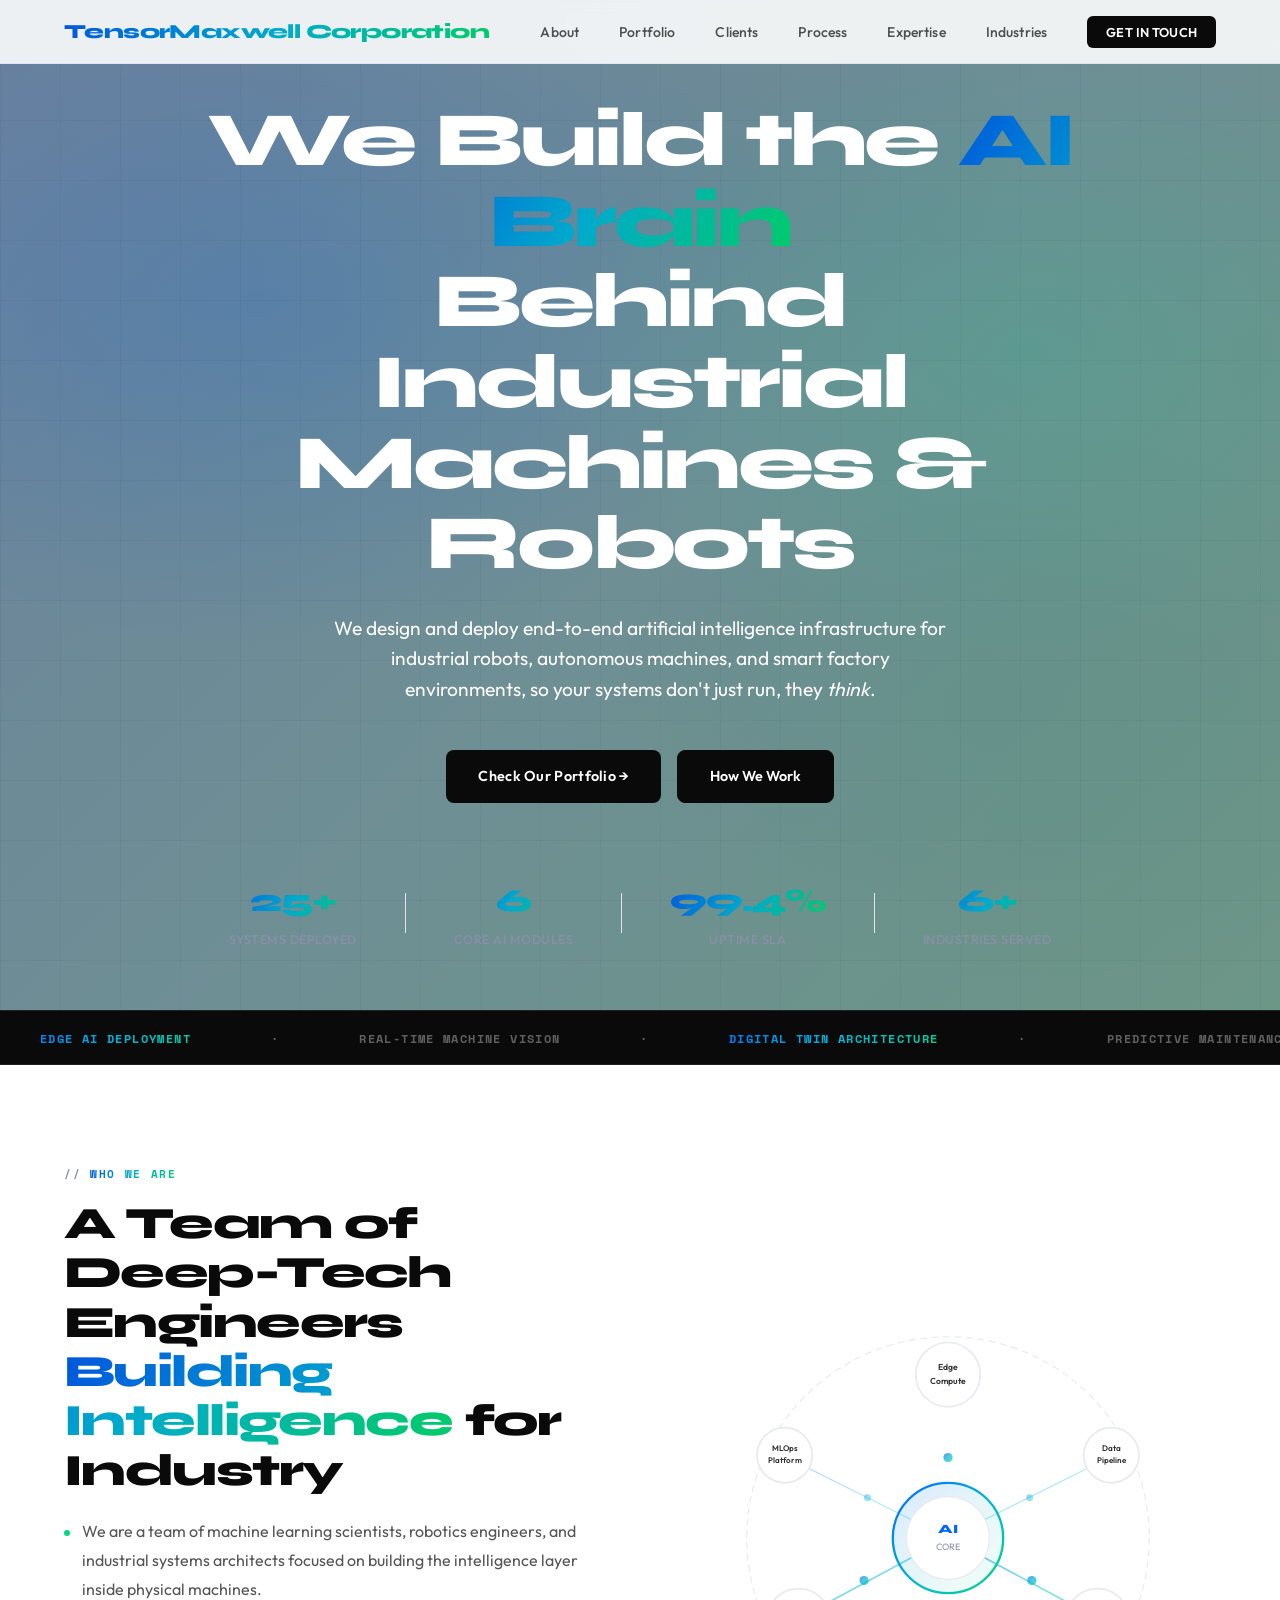
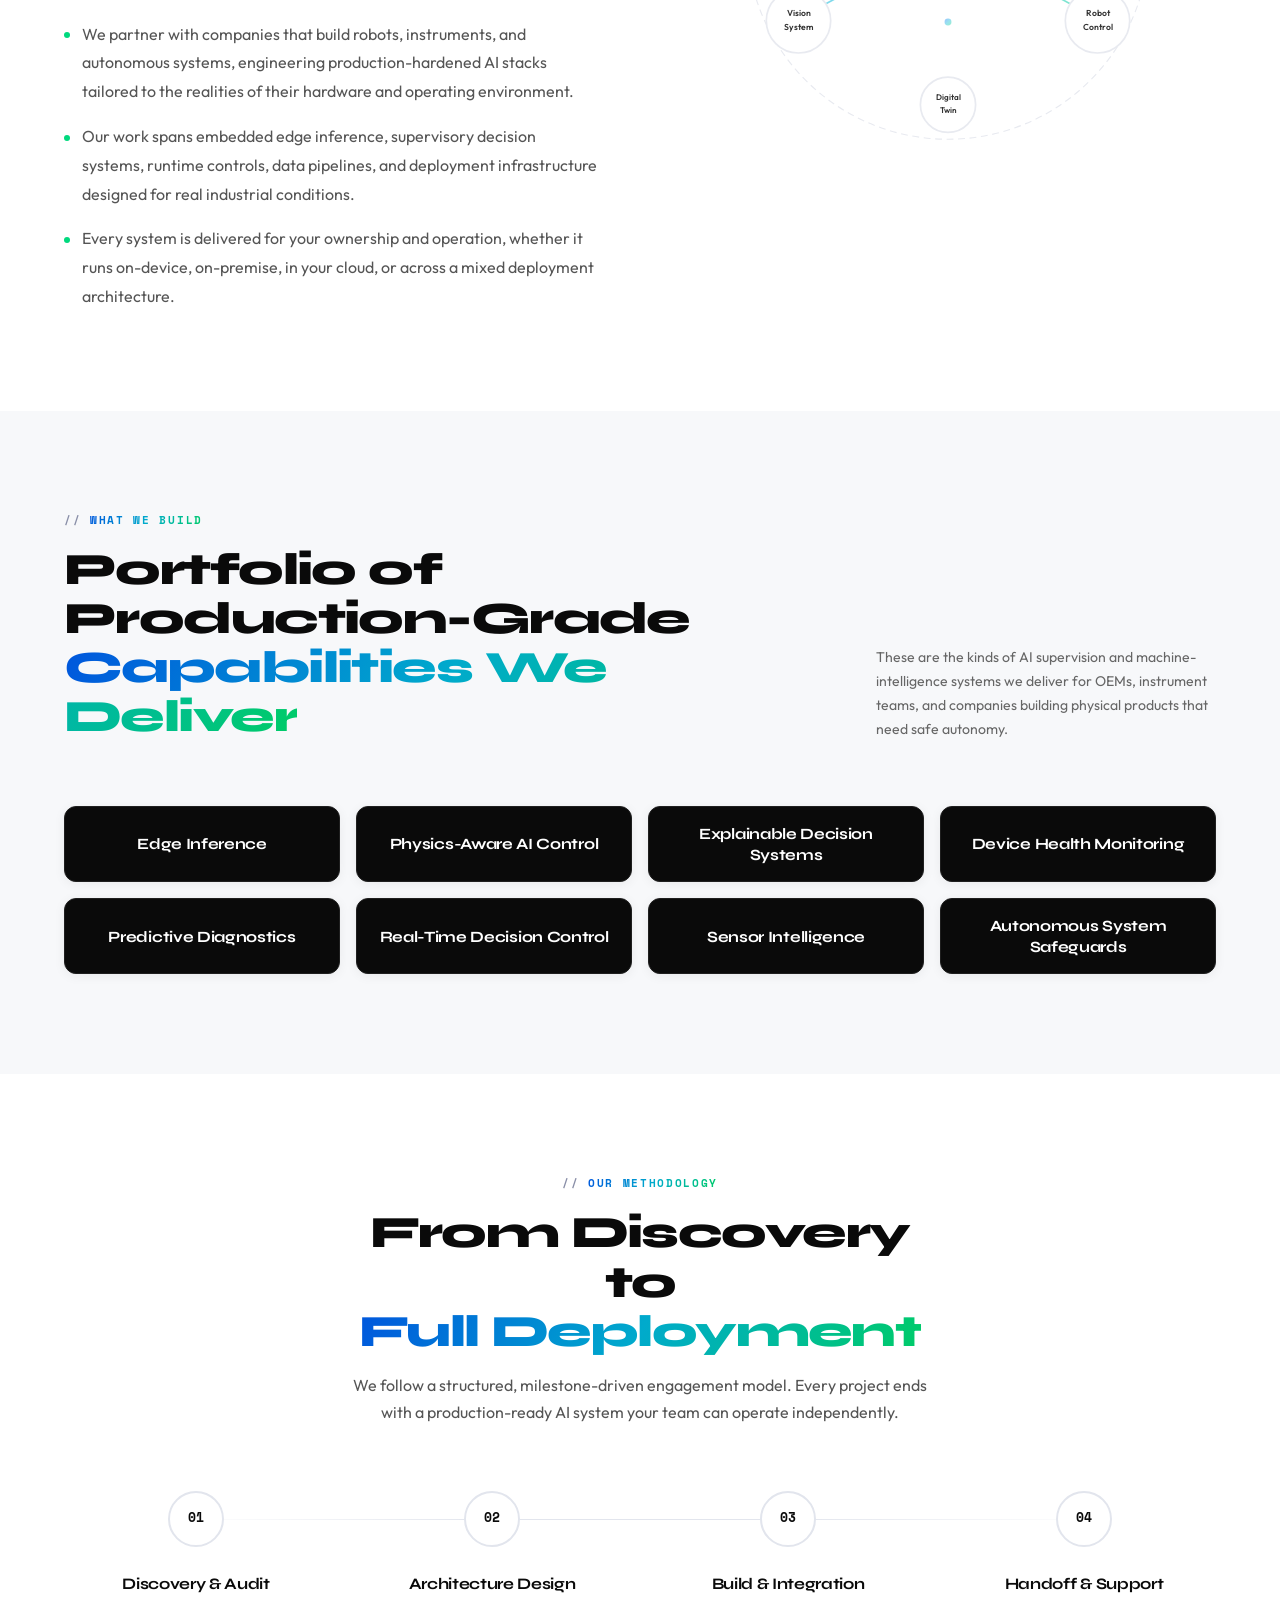
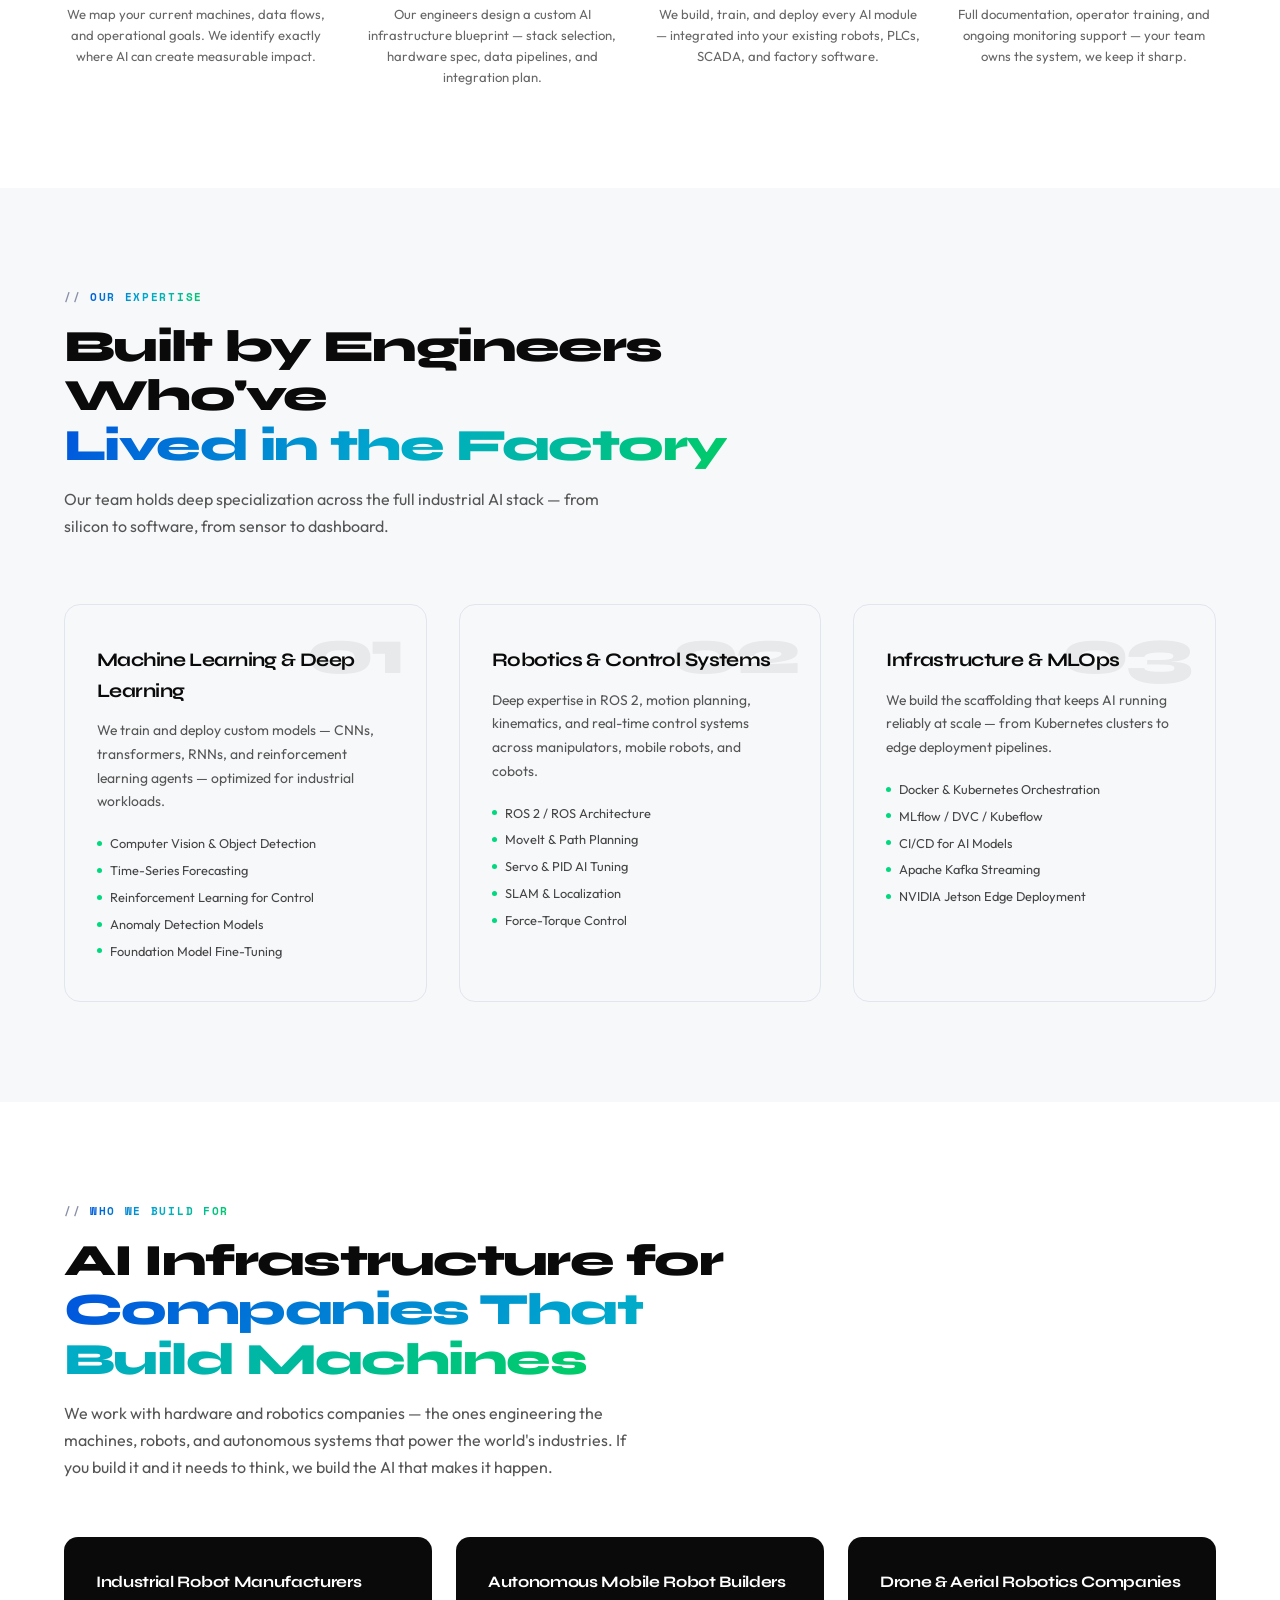
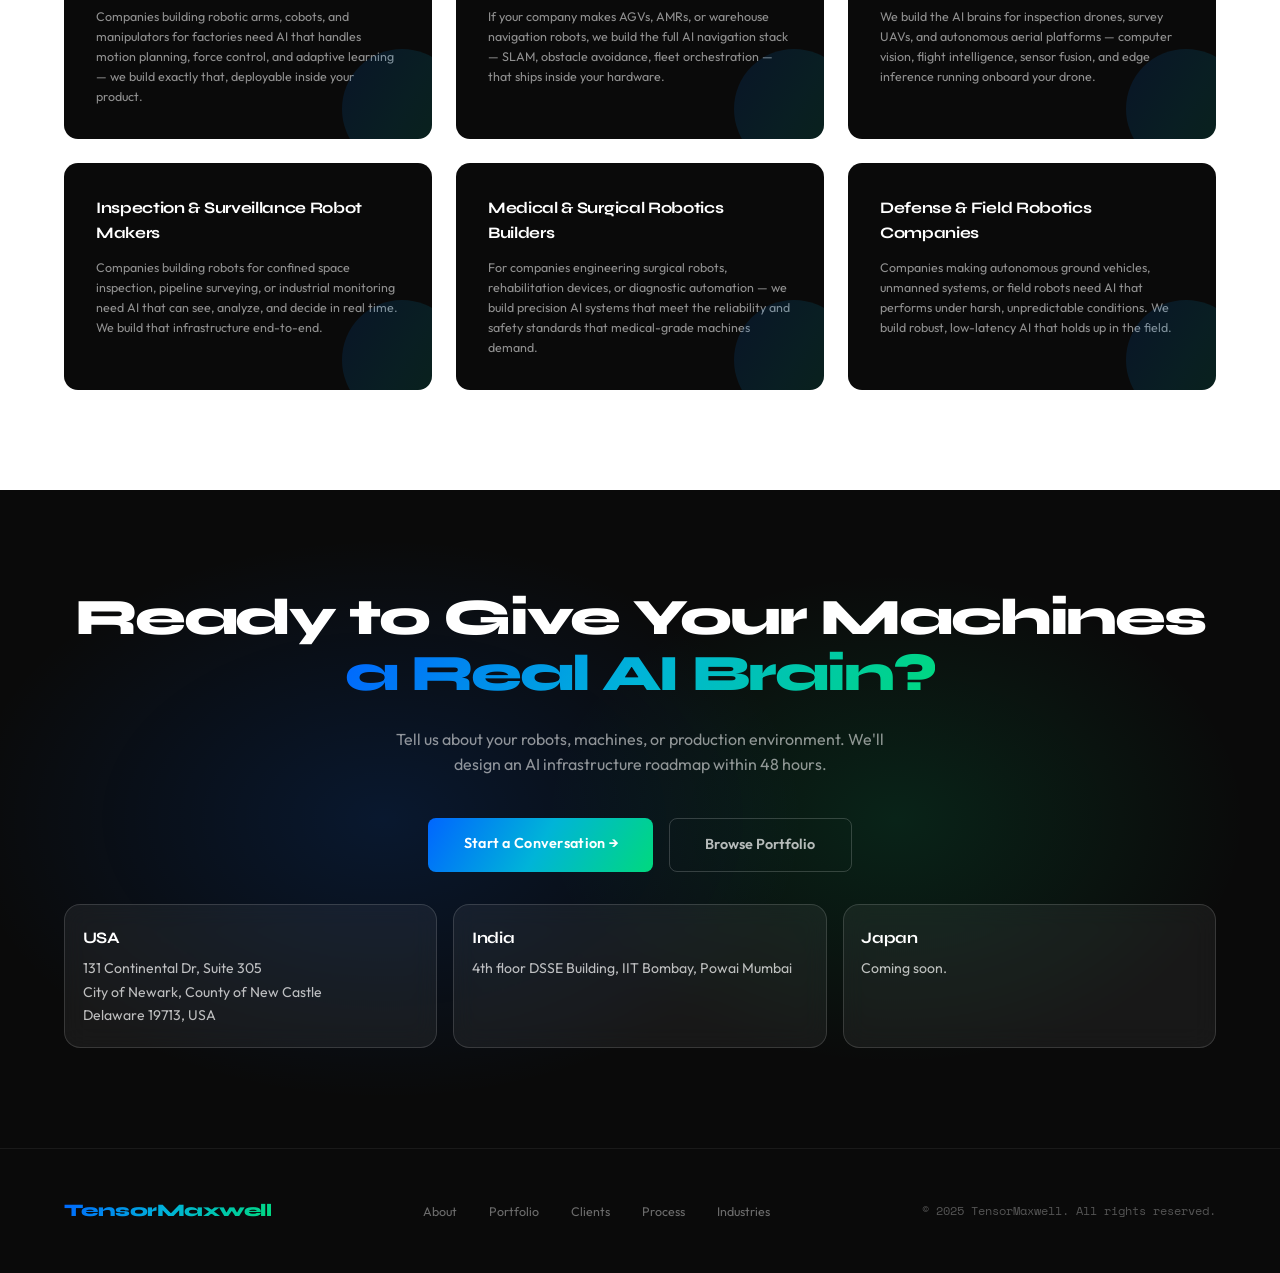
==== commit bd931197: "Update site with new homepage and clients pages" ====
--- a/index.html
+++ b/index.html
@@ -1,457 +1,1336 @@
 <!DOCTYPE html>
 <html lang="en">
 <head>
-    <meta charset="UTF-8">
-    <meta name="viewport" content="width=device-width, initial-scale=1.0">
-    <title>Tensor & Maxwell | AI Supervision for Physical Machines</title>
-    <meta name="description" content="The supervisory layer that decides when AI should be allowed to act. We don't replace AI—we make it safe to trust.">
-    <link rel="preconnect" href="https://fonts.googleapis.com">
-    <link rel="preconnect" href="https://fonts.gstatic.com" crossorigin>
-    <link href="https://fonts.googleapis.com/css2?family=DM+Sans:ital,opsz,wght@0,9..40,300;0,9..40,400;0,9..40,500;0,9..40,600;0,9..40,700&family=JetBrains+Mono:wght@400;500;600&display=swap" rel="stylesheet">
-    <link rel="stylesheet" href="styles.css">
+  <meta charset="UTF-8" />
+  <meta name="viewport" content="width=device-width, initial-scale=1.0"/>
+  <title>TensorMaxwell — Industrial AI Infrastructure</title>
+  <link rel="preconnect" href="https://fonts.googleapis.com">
+  <link rel="preconnect" href="https://fonts.gstatic.com" crossorigin>
+  <link href="https://fonts.googleapis.com/css2?family=Syne:wght@400;600;700;800&family=Outfit:wght@300;400;500;600&family=Space+Mono:wght@400;700&display=swap" rel="stylesheet">
+  <style>
+    :root {
+      --black: #0a0a0a;
+      --white: #ffffff;
+      --off-white: #f7f8fa;
+      --light-gray: #eef0f4;
+      --mid-gray: #8a8fa8;
+      --border: #e2e5ed;
+      --grad-start: #0066ff;
+      --grad-mid: #00b4d8;
+      --grad-end: #00d97e;
+      --grad: linear-gradient(120deg, var(--grad-start), var(--grad-mid), var(--grad-end));
+      --grad-text: linear-gradient(120deg, #0055dd, #00aacc, #00cc66);
+      --shadow-sm: 0 2px 12px rgba(0,0,0,0.06);
+      --shadow-md: 0 8px 32px rgba(0,0,0,0.10);
+      --shadow-hover: 0 20px 50px rgba(0,100,255,0.12);
+    }
+
+    * { margin: 0; padding: 0; box-sizing: border-box; }
+
+    html { scroll-behavior: smooth; }
+
+    body {
+      background: var(--white);
+      color: var(--black);
+      font-family: 'Outfit', sans-serif;
+      font-weight: 400;
+      overflow-x: hidden;
+      line-height: 1.6;
+    }
+
+    /* ── NAV ── */
+    nav {
+      position: fixed;
+      top: 0; left: 0; right: 0;
+      z-index: 100;
+      background: rgba(255,255,255,0.88);
+      backdrop-filter: blur(18px);
+      border-bottom: 1px solid var(--border);
+      padding: 0 5%;
+      height: 64px;
+      display: flex;
+      align-items: center;
+      justify-content: space-between;
+    }
+
+    .nav-logo {
+      font-family: 'Syne', sans-serif;
+      font-weight: 800;
+      font-size: 1.25rem;
+      letter-spacing: -0.03em;
+      background: var(--grad-text);
+      -webkit-background-clip: text;
+      -webkit-text-fill-color: transparent;
+      background-clip: text;
+    }
+
+    .nav-links {
+      display: flex;
+      gap: 2.5rem;
+      list-style: none;
+    }
+
+    .nav-links a {
+      font-size: 0.875rem;
+      font-weight: 500;
+      color: var(--black);
+      text-decoration: none;
+      letter-spacing: 0.01em;
+      opacity: 0.7;
+      transition: opacity 0.2s;
+    }
+
+    .nav-links a:hover { opacity: 1; }
+
+    .nav-cta {
+      background: var(--black);
+      color: var(--white) !important;
+      opacity: 1 !important;
+      padding: 0.5rem 1.2rem;
+      border-radius: 6px;
+      font-size: 0.8rem !important;
+      font-weight: 600 !important;
+      letter-spacing: 0.04em;
+      text-transform: uppercase;
+      transition: background 0.2s, transform 0.15s !important;
+    }
+
+    .nav-cta:hover { background: #1a1a1a !important; transform: translateY(-1px); }
+
+    /* ── HERO ── */
+    .hero {
+      min-height: 100vh;
+      display: flex;
+      flex-direction: column;
+      align-items: center;
+      justify-content: center;
+      padding: 100px 5% 60px;
+      position: relative;
+      overflow: hidden;
+      text-align: center;
+    }
+
+    .hero-video-wrap {
+      position: absolute;
+      inset: 0;
+      overflow: hidden;
+      z-index: 0;
+      pointer-events: none;
+    }
+
+    .hero-video {
+      width: 100%;
+      height: 100%;
+      object-fit: cover;
+      filter: blur(3px) saturate(1.08) brightness(0.62);
+      transform: scale(1.01);
+    }
+
+    .hero-video-wrap::after {
+      content: '';
+      position: absolute;
+      inset: 0;
+      background:
+        linear-gradient(135deg, rgba(0, 102, 255, 0.18), rgba(0, 180, 216, 0.16), rgba(0, 217, 126, 0.18)),
+        radial-gradient(ellipse 800px 500px at 20% 30%, rgba(0, 102, 255, 0.14) 0%, transparent 70%),
+        radial-gradient(ellipse 680px 460px at 80% 35%, rgba(0, 217, 126, 0.14) 0%, transparent 70%),
+        rgba(8, 16, 18, 0.5);
+    }
+
+    .hero::before {
+      content: '';
+      position: absolute;
+      inset: 0;
+      background:
+        radial-gradient(ellipse 700px 500px at 20% 30%, rgba(0,102,255,0.06) 0%, transparent 70%),
+        radial-gradient(ellipse 600px 400px at 80% 70%, rgba(0,217,126,0.07) 0%, transparent 70%),
+        radial-gradient(ellipse 400px 300px at 60% 20%, rgba(0,180,216,0.05) 0%, transparent 70%);
+      pointer-events: none;
+    }
+
+    /* Grid overlay */
+    .hero::after {
+      content: '';
+      position: absolute;
+      inset: 0;
+      background-image:
+        linear-gradient(rgba(0,0,0,0.035) 1px, transparent 1px),
+        linear-gradient(90deg, rgba(0,0,0,0.035) 1px, transparent 1px);
+      background-size: 60px 60px;
+      pointer-events: none;
+    }
+
+    .hero-badge {
+      display: inline-flex;
+      align-items: center;
+      gap: 0.5rem;
+      background: var(--off-white);
+      border: 1px solid var(--border);
+      border-radius: 100px;
+      padding: 0.35rem 1rem;
+      font-size: 0.75rem;
+      font-weight: 600;
+      letter-spacing: 0.08em;
+      text-transform: uppercase;
+      color: var(--mid-gray);
+      margin-bottom: 2.5rem;
+      position: relative;
+      z-index: 1;
+      animation: fadeUp 0.7s ease both;
+    }
+
+    .badge-dot {
+      width: 7px; height: 7px;
+      border-radius: 50%;
+      background: var(--grad-end);
+      animation: pulse 2s infinite;
+    }
+
+    @keyframes pulse {
+      0%, 100% { box-shadow: 0 0 0 0 rgba(0,217,126,0.5); }
+      50% { box-shadow: 0 0 0 6px rgba(0,217,126,0); }
+    }
+
+    .hero h1 {
+      font-family: 'Syne', sans-serif;
+      font-weight: 800;
+      font-size: clamp(2.8rem, 6vw, 5.5rem);
+      line-height: 1.05;
+      letter-spacing: -0.04em;
+      max-width: 900px;
+      color: var(--white);
+      position: relative;
+      z-index: 1;
+      animation: fadeUp 0.7s 0.1s ease both;
+    }
+
+    .hero h1 .grad-word {
+      background: var(--grad-text);
+      -webkit-background-clip: text;
+      -webkit-text-fill-color: transparent;
+      background-clip: text;
+    }
+
+    .hero p {
+      font-size: clamp(1rem, 1.6vw, 1.2rem);
+      color: var(--white);
+      max-width: 620px;
+      margin: 1.8rem auto 0;
+      font-weight: 400;
+      position: relative;
+      z-index: 1;
+      animation: fadeUp 0.7s 0.2s ease both;
+    }
+
+    .hero-btns {
+      display: flex;
+      gap: 1rem;
+      margin-top: 2.8rem;
+      position: relative;
+      z-index: 1;
+      animation: fadeUp 0.7s 0.3s ease both;
+      flex-wrap: wrap;
+      justify-content: center;
+    }
+
+    .btn-primary {
+      background: var(--black);
+      color: var(--white);
+      padding: 0.9rem 2rem;
+      border-radius: 8px;
+      font-size: 0.9rem;
+      font-weight: 600;
+      text-decoration: none;
+      letter-spacing: 0.02em;
+      transition: transform 0.2s, box-shadow 0.2s;
+      display: inline-flex; align-items: center; gap: 0.5rem;
+    }
+
+    .btn-primary:hover { transform: translateY(-2px); box-shadow: 0 8px 24px rgba(0,0,0,0.2); }
+
+    .btn-outline {
+      background: var(--black);
+      color: var(--white);
+      padding: 0.9rem 2rem;
+      border-radius: 8px;
+      font-size: 0.9rem;
+      font-weight: 600;
+      text-decoration: none;
+      border: 1.5px solid var(--black);
+      transition: background 0.2s, border-color 0.2s, transform 0.2s, box-shadow 0.2s;
+      display: inline-flex; align-items: center; gap: 0.5rem;
+    }
+
+    .btn-outline:hover {
+      background: #1a1a1a;
+      border-color: #1a1a1a;
+      transform: translateY(-2px);
+      box-shadow: 0 8px 24px rgba(0,0,0,0.2);
+    }
+
+    .hero-stats {
+      display: flex;
+      gap: 3rem;
+      margin-top: 4.5rem;
+      position: relative;
+      z-index: 1;
+      animation: fadeUp 0.7s 0.4s ease both;
+      flex-wrap: wrap;
+      justify-content: center;
+    }
+
+    .stat {
+      text-align: center;
+    }
+
+    .stat-num {
+      font-family: 'Syne', sans-serif;
+      font-weight: 800;
+      font-size: 2rem;
+      letter-spacing: -0.04em;
+      background: var(--grad-text);
+      -webkit-background-clip: text;
+      -webkit-text-fill-color: transparent;
+      background-clip: text;
+    }
+
+    .stat-label {
+      font-size: 0.78rem;
+      color: var(--mid-gray);
+      font-weight: 500;
+      letter-spacing: 0.04em;
+      text-transform: uppercase;
+      margin-top: 0.2rem;
+    }
+
+    .stat-divider {
+      width: 1px;
+      background: var(--border);
+      height: 40px;
+      align-self: center;
+    }
+
+    @keyframes fadeUp {
+      from { opacity: 0; transform: translateY(28px); }
+      to { opacity: 1; transform: translateY(0); }
+    }
+
+    /* ── SECTION WRAPPER ── */
+    section { padding: 100px 5%; }
+
+    .section-label {
+      font-family: 'Space Mono', monospace;
+      font-size: 0.7rem;
+      font-weight: 700;
+      letter-spacing: 0.15em;
+      text-transform: uppercase;
+      color: var(--mid-gray);
+      margin-bottom: 1rem;
+    }
+
+    .section-label span {
+      background: var(--grad-text);
+      -webkit-background-clip: text;
+      -webkit-text-fill-color: transparent;
+      background-clip: text;
+    }
+
+    .section-heading {
+      font-family: 'Syne', sans-serif;
+      font-weight: 800;
+      font-size: clamp(2rem, 3.5vw, 3rem);
+      letter-spacing: -0.035em;
+      line-height: 1.1;
+      max-width: 700px;
+    }
+
+    .section-heading .grad {
+      background: var(--grad-text);
+      -webkit-background-clip: text;
+      -webkit-text-fill-color: transparent;
+      background-clip: text;
+    }
+
+    .section-sub {
+      font-size: 1rem;
+      color: #555;
+      max-width: 580px;
+      margin-top: 1rem;
+      line-height: 1.7;
+    }
+
+    /* ── MARQUEE BAND ── */
+    .marquee-band {
+      background: var(--black);
+      padding: 14px 0;
+      overflow: hidden;
+      white-space: nowrap;
+      border-top: 1px solid #222;
+      border-bottom: 1px solid #222;
+    }
+
+    .marquee-track {
+      display: inline-flex;
+      gap: 0;
+      animation: marquee 28s linear infinite;
+    }
+
+    .marquee-item {
+      font-family: 'Space Mono', monospace;
+      font-size: 0.72rem;
+      font-weight: 700;
+      letter-spacing: 0.12em;
+      text-transform: uppercase;
+      padding: 0 2.5rem;
+      color: rgba(255,255,255,0.35);
+      flex-shrink: 0;
+    }
+
+    .marquee-item.accent {
+      background: var(--grad);
+      -webkit-background-clip: text;
+      -webkit-text-fill-color: transparent;
+      background-clip: text;
+      opacity: 1;
+    }
+
+    @keyframes marquee {
+      from { transform: translateX(0); }
+      to { transform: translateX(-50%); }
+    }
+
+    /* ── ABOUT ── */
+    .about-grid {
+      display: grid;
+      grid-template-columns: 1fr 1fr;
+      gap: 5rem;
+      align-items: center;
+    }
+
+    .about-visual {
+      position: relative;
+    }
+
+    .about-diagram {
+      width: 100%;
+      aspect-ratio: 1;
+      max-width: 460px;
+      margin: 0 auto;
+      display: block;
+    }
+
+    .about-tags {
+      display: flex;
+      flex-wrap: wrap;
+      gap: 0.6rem;
+      margin-top: 2rem;
+    }
+
+    .tag {
+      background: var(--light-gray);
+      border: 1px solid var(--border);
+      padding: 0.3rem 0.85rem;
+      border-radius: 100px;
+      font-size: 0.75rem;
+      font-weight: 500;
+      color: #444;
+      font-family: 'Space Mono', monospace;
+      letter-spacing: 0.04em;
+    }
+
+    .about-points {
+      list-style: none;
+      margin-top: 1.4rem;
+      display: grid;
+      gap: 1rem;
+    }
+
+    .about-points li {
+      position: relative;
+      padding-left: 1.15rem;
+      font-size: 1rem;
+      color: #555;
+      line-height: 1.8;
+    }
+
+    .about-points li::before {
+      content: '';
+      position: absolute;
+      top: 0.8rem;
+      left: 0;
+      width: 6px;
+      height: 6px;
+      border-radius: 50%;
+      background: var(--grad-end);
+    }
+
+    /* ── PORTFOLIO TABS ── */
+    .capabilities { background: var(--off-white); }
+
+    .cap-header {
+      display: flex;
+      justify-content: space-between;
+      align-items: flex-end;
+      margin-bottom: 4rem;
+      flex-wrap: wrap;
+      gap: 2rem;
+    }
+
+    .cards-grid {
+      display: grid;
+      grid-template-columns: repeat(4, 1fr);
+      gap: 1rem;
+    }
+
+    .portfolio-tab {
+      background: var(--black);
+      color: var(--white);
+      text-decoration: none;
+      border-radius: 12px;
+      padding: 1rem 1.1rem;
+      min-height: 72px;
+      display: flex;
+      align-items: center;
+      justify-content: center;
+      text-align: center;
+      border: 1px solid #1f1f1f;
+      transition: transform 0.25s, box-shadow 0.25s, background 0.25s;
+      box-shadow: var(--shadow-sm);
+    }
+
+    .portfolio-tab:hover {
+      background: #171717;
+      transform: translateY(-3px);
+      box-shadow: 0 16px 36px rgba(0,0,0,0.16);
+    }
+
+    .portfolio-tab span {
+      font-family: 'Syne', sans-serif;
+      font-weight: 700;
+      font-size: 0.98rem;
+      letter-spacing: -0.02em;
+      line-height: 1.35;
+    }
+
+    /* ── HOW WE WORK ── */
+    .process-steps {
+      display: grid;
+      grid-template-columns: repeat(4, 1fr);
+      gap: 2rem;
+      margin-top: 4rem;
+      position: relative;
+    }
+
+    .process-steps::before {
+      content: '';
+      position: absolute;
+      top: 28px; left: 10%; right: 10%;
+      height: 1px;
+      background: linear-gradient(90deg, transparent, var(--border), var(--border), transparent);
+      z-index: 0;
+    }
+
+    .step {
+      text-align: center;
+      position: relative;
+      z-index: 1;
+    }
+
+    .step-circle {
+      width: 56px; height: 56px;
+      border-radius: 50%;
+      background: var(--white);
+      border: 2px solid var(--border);
+      display: flex; align-items: center; justify-content: center;
+      font-family: 'Space Mono', monospace;
+      font-size: 0.8rem;
+      font-weight: 700;
+      color: var(--black);
+      margin: 0 auto 1.5rem;
+      transition: border-color 0.3s, box-shadow 0.3s;
+      position: relative;
+    }
+
+    .step:hover .step-circle {
+      border-color: #0066ff;
+      box-shadow: 0 0 0 6px rgba(0,102,255,0.08);
+    }
+
+    .step-circle::after {
+      content: '';
+      position: absolute;
+      inset: -4px;
+      border-radius: 50%;
+      background: var(--grad);
+      z-index: -1;
+      opacity: 0;
+      transition: opacity 0.3s;
+    }
+
+    .step:hover .step-circle::after { opacity: 0.15; }
+
+    .step h4 {
+      font-family: 'Syne', sans-serif;
+      font-weight: 700;
+      font-size: 1rem;
+      margin-bottom: 0.5rem;
+      letter-spacing: -0.02em;
+    }
+
+    .step p {
+      font-size: 0.82rem;
+      color: #666;
+      line-height: 1.6;
+    }
+
+    /* ── EXPERTISE PILLARS ── */
+    .pillars {
+      display: grid;
+      grid-template-columns: repeat(3, 1fr);
+      gap: 2rem;
+      margin-top: 4rem;
+    }
+
+    .pillar {
+      border: 1px solid var(--border);
+      border-radius: 16px;
+      padding: 2.5rem 2rem;
+      position: relative;
+      overflow: hidden;
+      transition: transform 0.3s, box-shadow 0.3s;
+    }
+
+    .pillar:hover {
+      transform: translateY(-6px);
+      box-shadow: var(--shadow-hover);
+    }
+
+    .pillar-num {
+      font-family: 'Syne', sans-serif;
+      font-weight: 800;
+      font-size: 4rem;
+      opacity: 0.06;
+      position: absolute;
+      top: 1rem; right: 1.5rem;
+      letter-spacing: -0.05em;
+      line-height: 1;
+    }
+
+    .pillar h3 {
+      font-family: 'Syne', sans-serif;
+      font-weight: 700;
+      font-size: 1.2rem;
+      letter-spacing: -0.03em;
+      margin-bottom: 0.8rem;
+    }
+
+    .pillar p {
+      font-size: 0.87rem;
+      color: #555;
+      line-height: 1.7;
+    }
+
+    .pillar-list {
+      list-style: none;
+      margin-top: 1.2rem;
+      display: flex;
+      flex-direction: column;
+      gap: 0.4rem;
+    }
+
+    .pillar-list li {
+      font-size: 0.8rem;
+      color: #444;
+      display: flex;
+      align-items: center;
+      gap: 0.5rem;
+    }
+
+    .pillar-list li::before {
+      content: '';
+      width: 5px; height: 5px;
+      border-radius: 50%;
+      background: var(--grad-end);
+      flex-shrink: 0;
+    }
+
+    /* ── INDUSTRIES ── */
+    .industries-grid {
+      display: grid;
+      grid-template-columns: repeat(3, 1fr);
+      gap: 1.5rem;
+      margin-top: 3.5rem;
+    }
+
+    .industry-card {
+      background: var(--black);
+      border-radius: 14px;
+      padding: 2rem;
+      color: var(--white);
+      position: relative;
+      overflow: hidden;
+      transition: transform 0.3s;
+    }
+
+    .industry-card:hover { transform: translateY(-4px); }
+
+    .industry-card::before {
+      content: '';
+      position: absolute;
+      bottom: -30px; right: -30px;
+      width: 120px; height: 120px;
+      border-radius: 50%;
+      background: var(--grad);
+      opacity: 0.12;
+      transition: opacity 0.3s;
+    }
+
+    .industry-card:hover::before { opacity: 0.2; }
+
+    .industry-card h4 {
+      font-family: 'Syne', sans-serif;
+      font-weight: 700;
+      font-size: 1rem;
+      margin-bottom: 0.75rem;
+      letter-spacing: -0.02em;
+    }
+
+    .industry-card p {
+      font-size: 0.78rem;
+      color: rgba(255,255,255,0.55);
+      line-height: 1.6;
+    }
+
+    /* ── CTA BANNER ── */
+    .cta-section {
+      background: var(--black);
+      text-align: center;
+      padding: 100px 5%;
+      position: relative;
+      overflow: hidden;
+    }
+
+    .cta-section::before {
+      content: '';
+      position: absolute;
+      inset: 0;
+      background:
+        radial-gradient(ellipse 600px 400px at 30% 50%, rgba(0,102,255,0.15) 0%, transparent 70%),
+        radial-gradient(ellipse 500px 350px at 70% 50%, rgba(0,217,126,0.12) 0%, transparent 70%);
+      pointer-events: none;
+    }
+
+    .cta-section h2 {
+      font-family: 'Syne', sans-serif;
+      font-weight: 800;
+      font-size: clamp(2rem, 4vw, 3.5rem);
+      letter-spacing: -0.04em;
+      color: var(--white);
+      position: relative;
+      z-index: 1;
+      line-height: 1.1;
+    }
+
+    .cta-section h2 .grad {
+      background: var(--grad);
+      -webkit-background-clip: text;
+      -webkit-text-fill-color: transparent;
+      background-clip: text;
+    }
+
+    .cta-section p {
+      color: rgba(255,255,255,0.55);
+      font-size: 1rem;
+      max-width: 500px;
+      margin: 1.5rem auto 0;
+      position: relative;
+      z-index: 1;
+    }
+
+    .cta-btns {
+      display: flex;
+      gap: 1rem;
+      justify-content: center;
+      margin-top: 2.5rem;
+      position: relative;
+      z-index: 1;
+      flex-wrap: wrap;
+    }
+
+    .office-grid {
+      display: grid;
+      grid-template-columns: repeat(3, 1fr);
+      gap: 1rem;
+      margin-top: 2rem;
+      position: relative;
+      z-index: 1;
+    }
+
+    .office-card {
+      background: rgba(255,255,255,0.06);
+      border: 1px solid rgba(255,255,255,0.14);
+      border-radius: 16px;
+      padding: 1.25rem 1.1rem;
+      text-align: left;
+      backdrop-filter: blur(12px);
+    }
+
+    .office-card h4 {
+      font-family: 'Syne', sans-serif;
+      font-size: 1rem;
+      font-weight: 700;
+      color: var(--white);
+      margin-bottom: 0.45rem;
+      letter-spacing: -0.02em;
+    }
+
+    .office-card p {
+      margin: 0;
+      font-size: 0.88rem;
+      color: rgba(255,255,255,0.72);
+      line-height: 1.65;
+    }
+
+    .btn-grad {
+      background: var(--grad);
+      color: var(--white);
+      padding: 0.9rem 2.2rem;
+      border-radius: 8px;
+      font-size: 0.9rem;
+      font-weight: 600;
+      text-decoration: none;
+      letter-spacing: 0.02em;
+      transition: transform 0.2s, box-shadow 0.2s;
+    }
+
+    .btn-grad:hover {
+      transform: translateY(-2px);
+      box-shadow: 0 10px 30px rgba(0,180,216,0.35);
+    }
+
+    .btn-ghost {
+      background: transparent;
+      color: rgba(255,255,255,0.7);
+      padding: 0.9rem 2.2rem;
+      border-radius: 8px;
+      font-size: 0.9rem;
+      font-weight: 600;
+      text-decoration: none;
+      border: 1.5px solid rgba(255,255,255,0.18);
+      transition: border-color 0.2s, color 0.2s;
+    }
+
+    .btn-ghost:hover {
+      border-color: rgba(255,255,255,0.4);
+      color: var(--white);
+    }
+
+    /* ── FOOTER ── */
+    footer {
+      background: var(--black);
+      border-top: 1px solid #1a1a1a;
+      padding: 3rem 5%;
+      display: flex;
+      align-items: center;
+      justify-content: space-between;
+      flex-wrap: wrap;
+      gap: 1.5rem;
+    }
+
+    .footer-logo {
+      font-family: 'Syne', sans-serif;
+      font-weight: 800;
+      font-size: 1.1rem;
+      letter-spacing: -0.03em;
+      background: var(--grad);
+      -webkit-background-clip: text;
+      -webkit-text-fill-color: transparent;
+      background-clip: text;
+    }
+
+    .footer-copy {
+      font-size: 0.78rem;
+      color: rgba(255,255,255,0.3);
+      font-family: 'Space Mono', monospace;
+    }
+
+    .footer-links {
+      display: flex;
+      gap: 2rem;
+      list-style: none;
+    }
+
+    .footer-links a {
+      font-size: 0.78rem;
+      color: rgba(255,255,255,0.4);
+      text-decoration: none;
+      transition: color 0.2s;
+    }
+
+    .footer-links a:hover { color: rgba(255,255,255,0.8); }
+
+    /* ── SCROLL REVEAL ── */
+    .reveal {
+      opacity: 0;
+      transform: translateY(30px);
+      transition: opacity 0.7s ease, transform 0.7s ease;
+    }
+
+    .reveal.visible {
+      opacity: 1;
+      transform: translateY(0);
+    }
+
+    /* ── RESPONSIVE ── */
+    @media (max-width: 1100px) {
+      .cards-grid { grid-template-columns: repeat(3, 1fr); }
+    }
+
+    @media (max-width: 900px) {
+      .about-grid { grid-template-columns: 1fr; }
+      .cards-grid { grid-template-columns: repeat(2, 1fr); }
+      .process-steps { grid-template-columns: repeat(2, 1fr); }
+      .process-steps::before { display: none; }
+      .pillars { grid-template-columns: 1fr 1fr; }
+      .industries-grid { grid-template-columns: 1fr 1fr; }
+      .office-grid { grid-template-columns: 1fr; }
+      .nav-links { display: none; }
+    }
+
+    @media (max-width: 600px) {
+      .cards-grid { grid-template-columns: 1fr; }
+      .pillars { grid-template-columns: 1fr; }
+      .industries-grid { grid-template-columns: 1fr; }
+      .process-steps { grid-template-columns: 1fr; }
+      .hero-stats { gap: 1.5rem; }
+      .stat-divider { display: none; }
+    }
+  </style>
 </head>
 <body>
-    <!-- Navigation -->
-    <nav class="nav">
-        <div class="nav-container">
-            <a href="#" class="logo">
-                <div class="logo-mark">T<span class="logo-lambda">∧</span>MC</div>
-                <span class="logo-text">Tensor ∧ Maxwell Corporation</span>
-            </a>
-            <div class="nav-links">
-                <a href="#problem">Problem</a>
-                <a href="#solution">Solution</a>
-                <a href="#how-it-works">How It Works</a>
-                <a href="#contact" class="nav-cta">Get in Touch</a>
-            </div>
-            <button class="mobile-menu-btn" aria-label="Toggle menu">
-                <span></span>
-                <span></span>
-            </button>
-        </div>
-    </nav>
-
-    <!-- Hero Section -->
-    <section class="hero">
-        <div class="hero-bg">
-            <div class="grid-pattern"></div>
-            <div class="gradient-orb orb-1"></div>
-            <div class="gradient-orb orb-2"></div>
-        </div>
-        <div class="hero-top-banner">
-            <h1 class="banner-text">AI <span class="gradient-word">Supervision</span> Layer</h1>
-        </div>
-        <div class="hero-center">
-            <h2 class="hero-headline"><span class="headline-line">Decide When AI Should Be Allowed <span class="highlight">To Act</span> and <span class="text-red">When Not</span></span></h2>
-            <p class="hero-subtitle">
-                We build the supervisory software that sits between AI systems and machine actions. 
-                We don't replace AI models—we make them safe to trust.
-            </p>
-            <div class="hero-actions">
-                <a href="mailto:info@tensormaxwell.com" class="btn btn-primary">
-                    Partner With Us
-                    <svg width="20" height="20" viewBox="0 0 24 24" fill="none" stroke="currentColor" stroke-width="2">
-                        <path d="M5 12h14M12 5l7 7-7 7"/>
-                    </svg>
-                </a>
-                <a href="#solution" class="btn btn-ghost">Learn More</a>
-            </div>
-        </div>
-        <div class="hero-visual-horizontal">
-            <div class="diagram-flow">
-                <!-- Three Equal Boxes -->
-                <div class="flow-boxes">
-                    <!-- Box 1: AI Model -->
-                    <div class="flow-box">
-                        <div class="box-number">1</div>
-                        <div class="box-icon ai-icon">
-                            <svg viewBox="0 0 24 24" fill="none" stroke="currentColor" stroke-width="1.5">
-                                <circle cx="12" cy="12" r="3"/>
-                                <path d="M12 1v4M12 19v4M4.22 4.22l2.83 2.83M16.95 16.95l2.83 2.83M1 12h4M19 12h4M4.22 19.78l2.83-2.83M16.95 7.05l2.83-2.83"/>
-                            </svg>
-                        </div>
-                        <h4>AI Model</h4>
-                        <p>Makes a prediction</p>
-                    </div>
-
-                    <!-- Arrow -->
-                    <div class="flow-arrow">→</div>
-
-                    <!-- Box 2: T&MC Supervisor -->
-                    <div class="flow-box flow-box-main">
-                        <div class="box-number">2</div>
-                        <div class="box-icon supervisor-icon">
-                            <svg viewBox="0 0 24 24" fill="none" stroke="currentColor" stroke-width="1.5">
-                                <path d="M12 22s8-4 8-10V5l-8-3-8 3v7c0 6 8 10 8 10z"/>
-                                <path d="M9 12l2 2 4-4"/>
-                            </svg>
-                        </div>
-                        <h4>T∧MC Supervisor</h4>
-                        <p>Evaluates if safe to act</p>
-                    </div>
-
-                    <!-- Arrow -->
-                    <div class="flow-arrow">→</div>
-
-                    <!-- Box 3: Machine -->
-                    <div class="flow-box">
-                        <div class="box-number">3</div>
-                        <div class="box-icon machine-icon">
-                            <svg viewBox="0 0 24 24" fill="none" stroke="currentColor" stroke-width="1.5">
-                                <rect x="3" y="4" width="18" height="16" rx="2"/>
-                                <path d="M7 8h4M7 12h8"/>
-                                <circle cx="16" cy="10" r="2"/>
-                            </svg>
-                        </div>
-                        <h4>Machine</h4>
-                        <p>Executes action</p>
-                    </div>
-                </div>
-
-                <!-- Decision Options Row -->
-                <div class="flow-decisions">
-                    <span class="decision-label">Supervisor decides:</span>
-                    <div class="decision-options">
-                        <span class="opt opt-allow">✓ Allow</span>
-                        <span class="opt opt-limit">◐ Limit</span>
-                        <span class="opt opt-pause">⏸ Pause</span>
-                        <span class="opt opt-human">👤 Ask Human</span>
-                    </div>
-                </div>
-            </div>
-        </div>
-    </section>
-
-    <!-- Problem Section -->
-    <section class="problem" id="problem">
-        <div class="container">
-            <div class="section-label">The Problem</div>
-            <div class="problem-content">
-                <div class="problem-main">
-                    <h2>AI is powerful.<br><span class="text-muted">But it makes mistakes.</span></h2>
-                    <p class="problem-lead">
-                        Today, AI models analyze sensor data and recommend actions across laboratories, 
-                        factories, and autonomous systems. But AI doesn't always know when it's wrong. 
-                        It behaves unpredictably. It hallucinates. And machines may act on outputs that 
-                        should never have been trusted.
-                    </p>
-                </div>
-                <div class="problem-stats">
-                    <div class="stat-card">
-                        <div class="stat-icon">
-                            <svg viewBox="0 0 24 24" fill="none" stroke="currentColor" stroke-width="1.5">
-                                <circle cx="12" cy="12" r="10"/>
-                                <path d="M12 8v4M12 16h.01"/>
-                            </svg>
-                        </div>
-                        <p>AI models can't reliably detect their own failures</p>
-                    </div>
-                    <div class="stat-card">
-                        <div class="stat-icon">
-                            <svg viewBox="0 0 24 24" fill="none" stroke="currentColor" stroke-width="1.5">
-                                <path d="M10.29 3.86L1.82 18a2 2 0 0 0 1.71 3h16.94a2 2 0 0 0 1.71-3L13.71 3.86a2 2 0 0 0-3.42 0z"/>
-                                <line x1="12" y1="9" x2="12" y2="13"/>
-                                <line x1="12" y1="17" x2="12.01" y2="17"/>
-                            </svg>
-                        </div>
-                        <p>Physical actions on bad AI outputs cause real-world harm</p>
-                    </div>
-                    <div class="stat-card">
-                        <div class="stat-icon">
-                            <svg viewBox="0 0 24 24" fill="none" stroke="currentColor" stroke-width="1.5">
-                                <rect x="3" y="3" width="18" height="18" rx="2"/>
-                                <path d="M3 9h18M9 21V9"/>
-                            </svg>
-                        </div>
-                        <p>Companies fall back to rigid rules—safe but limited</p>
-                    </div>
-                </div>
-            </div>
-            <div class="problem-consequence">
-                <div class="consequence-line"></div>
-                <p>
-                    <strong>The result:</strong> AI remains underused in physical systems. 
-                    Deployments stay stuck at pilot stages. The promise of intelligent machines goes unfulfilled.
-                </p>
-            </div>
-        </div>
-    </section>
-
-    <!-- Solution Section -->
-    <section class="solution" id="solution">
-        <div class="container">
-            <div class="section-label">Our Solution</div>
-            <h2>A supervisory layer that<br><span class="highlight">governs AI actions</span></h2>
-            <p class="section-description">
-                We don't replace AI models. We don't generate predictions. We act as an independent 
-                decision layer that evaluates whether AI outputs are reliable enough to be used at a given moment.
-            </p>
-            
-            <div class="solution-architecture">
-                <div class="arch-header">
-                    <span class="arch-label">Before any machine acts, we check:</span>
-                </div>
-                <div class="check-grid">
-                    <div class="check-item">
-                        <div class="check-number">01</div>
-                        <h4>Sensor Data Quality</h4>
-                        <p>Is the input data clean, complete, and within expected ranges?</p>
-                    </div>
-                    <div class="check-item">
-                        <div class="check-number">02</div>
-                        <h4>AI Model Confidence</h4>
-                        <p>How certain is the model? Does it know what it doesn't know?</p>
-                    </div>
-                    <div class="check-item">
-                        <div class="check-number">03</div>
-                        <h4>Machine Health</h4>
-                        <p>Is the equipment operating normally? Any signs of degradation?</p>
-                    </div>
-                    <div class="check-item">
-                        <div class="check-number">04</div>
-                        <h4>Drift Detection</h4>
-                        <p>Has the data distribution shifted from what the model was trained on?</p>
-                    </div>
-                    <div class="check-item">
-                        <div class="check-number">05</div>
-                        <h4>Physical Plausibility</h4>
-                        <p>Does the proposed action make sense within known physical limits?</p>
-                    </div>
-                    <div class="check-item">
-                        <div class="check-number">06</div>
-                        <h4>Historical Context</h4>
-                        <p>How does this situation compare to past decisions and outcomes?</p>
-                    </div>
-                </div>
-            </div>
-
-            <div class="solution-decisions">
-                <h3>Based on evaluation, we make a clear decision:</h3>
-                <div class="decision-grid">
-                    <div class="decision-card decision-allow">
-                        <div class="decision-header">
-                            <span class="decision-icon-large">✓</span>
-                            <h4>Allow</h4>
-                        </div>
-                        <p>Conditions are good. AI output is trustworthy. Proceed normally.</p>
-                    </div>
-                    <div class="decision-card decision-limit">
-                        <div class="decision-header">
-                            <span class="decision-icon-large">◐</span>
-                            <h4>Limit</h4>
-                        </div>
-                        <p>Some uncertainty. Constrain action to safe parameters.</p>
-                    </div>
-                    <div class="decision-card decision-slow">
-                        <div class="decision-header">
-                            <span class="decision-icon-large">↓</span>
-                            <h4>Slow Down</h4>
-                        </div>
-                        <p>Elevated risk. Reduce speed and intensity of operation.</p>
-                    </div>
-                    <div class="decision-card decision-pause">
-                        <div class="decision-header">
-                            <span class="decision-icon-large">⏸</span>
-                            <h4>Pause</h4>
-                        </div>
-                        <p>High uncertainty. Stop and wait for conditions to stabilize.</p>
-                    </div>
-                    <div class="decision-card decision-human">
-                        <div class="decision-header">
-                            <span class="decision-icon-large">👤</span>
-                            <h4>Human Required</h4>
-                        </div>
-                        <p>Critical situation. Require human approval before proceeding.</p>
-                    </div>
-                </div>
-                <p class="decision-note">
-                    If uncertainty increases, the system becomes more conservative. 
-                    If conditions stabilize, normal operation resumes. All decisions are logged and explainable.
-                </p>
-            </div>
-        </div>
-    </section>
-
-    <!-- Differentiators Section -->
-    <section class="differentiators" id="how-it-works">
-        <div class="container">
-            <div class="section-label">Why It Matters</div>
-            <h2>Built for the real world</h2>
-            <div class="diff-grid">
-                <div class="diff-card">
-                    <div class="diff-icon">
-                        <svg viewBox="0 0 24 24" fill="none" stroke="currentColor" stroke-width="1.5">
-                            <rect x="4" y="4" width="16" height="16" rx="2"/>
-                            <rect x="9" y="9" width="6" height="6"/>
-                            <line x1="9" y1="1" x2="9" y2="4"/>
-                            <line x1="15" y1="1" x2="15" y2="4"/>
-                            <line x1="9" y1="20" x2="9" y2="23"/>
-                            <line x1="15" y1="20" x2="15" y2="23"/>
-                            <line x1="1" y1="9" x2="4" y2="9"/>
-                            <line x1="1" y1="15" x2="4" y2="15"/>
-                            <line x1="20" y1="9" x2="23" y2="9"/>
-                            <line x1="20" y1="15" x2="23" y2="15"/>
-                        </svg>
-                    </div>
-                    <h3>Runs on the Edge</h3>
-                    <p>
-                        All processing happens locally on the machine. No cloud dependency. 
-                        No latency. Complete data sovereignty.
-                    </p>
-                </div>
-                <div class="diff-card">
-                    <div class="diff-icon">
-                        <svg viewBox="0 0 24 24" fill="none" stroke="currentColor" stroke-width="1.5">
-                            <path d="M2 12h6l3-9 3 18 3-9h5"/>
-                        </svg>
-                    </div>
-                    <h3>Works Offline</h3>
-                    <p>
-                        Suitable for environments where connectivity is unreliable or prohibited. 
-                        Safety doesn't depend on a network connection.
-                    </p>
-                </div>
-                <div class="diff-card">
-                    <div class="diff-icon">
-                        <svg viewBox="0 0 24 24" fill="none" stroke="currentColor" stroke-width="1.5">
-                            <circle cx="12" cy="12" r="10"/>
-                            <path d="M12 6v6l4 2"/>
-                        </svg>
-                    </div>
-                    <h3>Deterministic</h3>
-                    <p>
-                        Same input, same output. Every time. Critical for certified systems 
-                        and regulated industries.
-                    </p>
-                </div>
-                <div class="diff-card">
-                    <div class="diff-icon">
-                        <svg viewBox="0 0 24 24" fill="none" stroke="currentColor" stroke-width="1.5">
-                            <path d="M14 2H6a2 2 0 0 0-2 2v16a2 2 0 0 0 2 2h12a2 2 0 0 0 2-2V8z"/>
-                            <polyline points="14 2 14 8 20 8"/>
-                            <line x1="16" y1="13" x2="8" y2="13"/>
-                            <line x1="16" y1="17" x2="8" y2="17"/>
-                            <polyline points="10 9 9 9 8 9"/>
-                        </svg>
-                    </div>
-                    <h3>Explainable</h3>
-                    <p>
-                        Every decision comes with a traceable rationale. Full auditability 
-                        for compliance, debugging, and continuous improvement.
-                    </p>
-                </div>
-            </div>
-        </div>
-    </section>
-
-    <!-- Industries Section -->
-    <section class="industries">
-        <div class="container">
-            <div class="section-label">Applications</div>
-            <h2>Universal across physical AI</h2>
-            <p class="section-description">
-                The problem we solve—deciding whether AI can be trusted before acting—exists 
-                in every machine that uses AI to interact with the physical world.
-            </p>
-            <div class="industry-grid">
-                <div class="industry-card">
-                    <div class="industry-icon">
-                        <svg viewBox="0 0 24 24" fill="none" stroke="currentColor" stroke-width="1.5">
-                            <path d="M12 2L2 7l10 5 10-5-10-5z"/>
-                            <path d="M2 17l10 5 10-5"/>
-                            <path d="M2 12l10 5 10-5"/>
-                        </svg>
-                    </div>
-                    <h4>Scientific Instruments</h4>
-                    <p>Spectrometers, chromatographs, and analytical instruments requiring real-time decisions.</p>
-                </div>
-                <div class="industry-card">
-                    <div class="industry-icon">
-                        <svg viewBox="0 0 24 24" fill="none" stroke="currentColor" stroke-width="1.5">
-                            <rect x="4" y="4" width="16" height="16" rx="2"/>
-                            <rect x="9" y="9" width="6" height="6"/>
-                        </svg>
-                    </div>
-                    <h4>Semiconductor Equipment</h4>
-                    <p>Metrology and process tools where nanometer precision demands zero false actions.</p>
-                </div>
-                <div class="industry-card">
-                    <div class="industry-icon">
-                        <svg viewBox="0 0 24 24" fill="none" stroke="currentColor" stroke-width="1.5">
-                            <path d="M14.7 6.3a1 1 0 0 0 0 1.4l1.6 1.6a1 1 0 0 0 1.4 0l3.77-3.77a6 6 0 0 1-7.94 7.94l-6.91 6.91a2.12 2.12 0 0 1-3-3l6.91-6.91a6 6 0 0 1 7.94-7.94l-3.76 3.76z"/>
-                        </svg>
-                    </div>
-                    <h4>Industrial Machines</h4>
-                    <p>CNC machines, turbines, and precision manufacturing where downtime costs millions.</p>
-                </div>
-                <div class="industry-card">
-                    <div class="industry-icon">
-                        <svg viewBox="0 0 24 24" fill="none" stroke="currentColor" stroke-width="1.5">
-                            <rect x="6" y="2" width="12" height="9" rx="2"/>
-                            <circle cx="9" cy="6" r="1" fill="currentColor"/>
-                            <circle cx="15" cy="6" r="1" fill="currentColor"/>
-                            <rect x="7" y="12" width="10" height="7" rx="1"/>
-                            <line x1="9" y1="19" x2="9" y2="22"/>
-                            <line x1="15" y1="19" x2="15" y2="22"/>
-                        </svg>
-                    </div>
-                    <h4>Autonomous Systems</h4>
-                    <p>Robotics and autonomous vehicles where safety-critical decisions happen in milliseconds.</p>
-                </div>
-            </div>
-        </div>
-    </section>
-
-    <!-- CTA Section -->
-    <section class="cta" id="contact">
-        <div class="container">
-            <div class="cta-content">
-<div class="cta-badge cta-badge-patented">
-                <svg viewBox="0 0 24 24" fill="none" stroke="currentColor" stroke-width="2">
-                    <path d="M12 22s8-4 8-10V5l-8-3-8 3v7c0 6 8 10 8 10z"/>
-                    <path d="M9 12l2 2 4-4"/>
-                </svg>
-                <span>Patented</span>
-            </div>
-                <h2>Let's build machines<br>that know when to trust AI</h2>
-                <p>
-                    We're looking for forward-thinking OEMs who want to embed intelligence 
-                    into their devices—safely. Let's discuss how T&M can become your AI supervision layer.
-                </p>
-                <div class="cta-actions">
-                    <a href="mailto:info@tensormaxwell.com" class="btn btn-primary btn-large">
-                        Start a Conversation
-                        <svg width="20" height="20" viewBox="0 0 24 24" fill="none" stroke="currentColor" stroke-width="2">
-                            <path d="M5 12h14M12 5l7 7-7 7"/>
-                        </svg>
-                    </a>
-                </div>
-                <p class="cta-note">NDA-ready technical discussions available</p>
-            </div>
-        </div>
-    </section>
-
-    <!-- Footer -->
-    <footer class="footer">
-        <div class="container">
-            <div class="footer-content">
-                <div class="footer-brand">
-                    <div class="logo-mark small">T<span class="logo-lambda">∧</span>MC</div>
-                    <span>Tensor ∧ Maxwell Corporation</span>
-                </div>
-                <div class="footer-links">
-                    <a href="#problem">Problem</a>
-                    <a href="#solution">Solution</a>
-                    <a href="#how-it-works">How It Works</a>
-                    <a href="#contact">Contact</a>
-                </div>
-                <div class="footer-legal">
-                    © 2024 Tensor & Maxwell Corp. All rights reserved.
-                </div>
-            </div>
-        </div>
-    </footer>
-
-    <script src="script.js"></script>
+
+<!-- ── NAVIGATION ── -->
+<nav>
+  <div class="nav-logo">TensorMaxwell Corporation</div>
+  <ul class="nav-links">
+    <li><a href="#about">About</a></li>
+    <li><a href="#capabilities">Portfolio</a></li>
+    <li><a href="clients.html">Clients</a></li>
+    <li><a href="#process">Process</a></li>
+    <li><a href="#expertise">Expertise</a></li>
+    <li><a href="#industries">Industries</a></li>
+    <li><a href="#contact" class="nav-cta">Get in Touch</a></li>
+  </ul>
+</nav>
+
+<!-- ── HERO ── -->
+<section class="hero" id="hero">
+  <div class="hero-video-wrap">
+    <video class="hero-video" autoplay muted loop playsinline preload="auto">
+      <source src="Website Intro.mp4" type="video/mp4">
+    </video>
+  </div>
+  <h1>
+    We Build the <span class="grad-word">AI Brain</span><br/>
+    Behind Industrial<br/>Machines & Robots
+  </h1>
+
+  <p>
+    We design and deploy end-to-end artificial intelligence infrastructure for
+    industrial robots, autonomous machines, and smart factory environments, so
+    your systems don't just run, they <em>think</em>.
+  </p>
+
+  <div class="hero-btns">
+    <a href="#capabilities" class="btn-primary">
+      Check Our Portfolio →
+    </a>
+    <a href="#process" class="btn-outline">
+      How We Work
+    </a>
+  </div>
+
+  <div class="hero-stats">
+    <div class="stat">
+      <div class="stat-num">25+</div>
+      <div class="stat-label">Systems Deployed</div>
+    </div>
+    <div class="stat-divider"></div>
+    <div class="stat">
+      <div class="stat-num">6</div>
+      <div class="stat-label">Core AI Modules</div>
+    </div>
+    <div class="stat-divider"></div>
+    <div class="stat">
+      <div class="stat-num">99.4%</div>
+      <div class="stat-label">Uptime SLA</div>
+    </div>
+    <div class="stat-divider"></div>
+    <div class="stat">
+      <div class="stat-num">6+</div>
+      <div class="stat-label">Industries Served</div>
+    </div>
+  </div>
+</section>
+
+<!-- ── MARQUEE ── -->
+<div class="marquee-band">
+  <div class="marquee-track">
+    <span class="marquee-item accent">Edge AI Deployment</span>
+    <span class="marquee-item">·</span>
+    <span class="marquee-item">Real-Time Machine Vision</span>
+    <span class="marquee-item">·</span>
+    <span class="marquee-item accent">Digital Twin Architecture</span>
+    <span class="marquee-item">·</span>
+    <span class="marquee-item">Predictive Maintenance</span>
+    <span class="marquee-item">·</span>
+    <span class="marquee-item accent">Robot Motion Planning</span>
+    <span class="marquee-item">·</span>
+    <span class="marquee-item">Industrial IoT Integration</span>
+    <span class="marquee-item">·</span>
+    <span class="marquee-item accent">MLOps Pipelines</span>
+    <span class="marquee-item">·</span>
+    <span class="marquee-item">Autonomous Navigation</span>
+    <span class="marquee-item">·</span>
+    <span class="marquee-item accent">Federated Learning</span>
+    <span class="marquee-item">·</span>
+    <span class="marquee-item">AI Safety Systems</span>
+    <span class="marquee-item">·</span>
+
+    <!-- duplicate for seamless loop -->
+    <span class="marquee-item accent">Edge AI Deployment</span>
+    <span class="marquee-item">·</span>
+    <span class="marquee-item">Real-Time Machine Vision</span>
+    <span class="marquee-item">·</span>
+    <span class="marquee-item accent">Digital Twin Architecture</span>
+    <span class="marquee-item">·</span>
+    <span class="marquee-item">Predictive Maintenance</span>
+    <span class="marquee-item">·</span>
+    <span class="marquee-item accent">Robot Motion Planning</span>
+    <span class="marquee-item">·</span>
+    <span class="marquee-item">Industrial IoT Integration</span>
+    <span class="marquee-item">·</span>
+    <span class="marquee-item accent">MLOps Pipelines</span>
+    <span class="marquee-item">·</span>
+    <span class="marquee-item">Autonomous Navigation</span>
+    <span class="marquee-item">·</span>
+    <span class="marquee-item accent">Federated Learning</span>
+    <span class="marquee-item">·</span>
+    <span class="marquee-item">AI Safety Systems</span>
+    <span class="marquee-item">·</span>
+  </div>
+</div>
+
+<!-- ── ABOUT ── -->
+<section id="about">
+  <div class="about-grid">
+    <div class="about-text reveal">
+      <div class="section-label">// <span>Who We Are</span></div>
+      <h2 class="section-heading">
+        A Team of Deep-Tech Engineers <span class="grad">Building Intelligence</span> for Industry
+      </h2>
+      <ul class="about-points">
+        <li>We are a team of machine learning scientists, robotics engineers, and industrial systems architects focused on building the intelligence layer inside physical machines.</li>
+        <li>We partner with companies that build robots, instruments, and autonomous systems, engineering production-hardened AI stacks tailored to the realities of their hardware and operating environment.</li>
+        <li>Our work spans embedded edge inference, supervisory decision systems, runtime controls, data pipelines, and deployment infrastructure designed for real industrial conditions.</li>
+        <li>Every system is delivered for your ownership and operation, whether it runs on-device, on-premise, in your cloud, or across a mixed deployment architecture.</li>
+      </ul>
+    </div>
+
+    <!-- SVG Architecture Diagram -->
+    <div class="about-visual reveal">
+      <svg class="about-diagram" viewBox="0 0 400 400" xmlns="http://www.w3.org/2000/svg">
+        <defs>
+          <linearGradient id="g1" x1="0%" y1="0%" x2="100%" y2="100%">
+            <stop offset="0%" style="stop-color:#0066ff;stop-opacity:1"/>
+            <stop offset="50%" style="stop-color:#00b4d8;stop-opacity:1"/>
+            <stop offset="100%" style="stop-color:#00d97e;stop-opacity:1"/>
+          </linearGradient>
+          <linearGradient id="g2" x1="0%" y1="0%" x2="100%" y2="100%">
+            <stop offset="0%" style="stop-color:#0066ff;stop-opacity:0.15"/>
+            <stop offset="100%" style="stop-color:#00d97e;stop-opacity:0.05"/>
+          </linearGradient>
+        </defs>
+
+        <!-- Outer ring -->
+        <circle cx="200" cy="200" r="175" fill="none" stroke="#e8eaf0" stroke-width="1" stroke-dasharray="6 4"/>
+
+        <!-- Connection lines -->
+        <line x1="200" y1="200" x2="200" y2="60" stroke="url(#g1)" stroke-width="1.5" opacity="0.5"/>
+        <line x1="200" y1="200" x2="330" y2="270" stroke="url(#g1)" stroke-width="1.5" opacity="0.5"/>
+        <line x1="200" y1="200" x2="70" y2="270" stroke="url(#g1)" stroke-width="1.5" opacity="0.5"/>
+        <line x1="200" y1="200" x2="340" y2="130" stroke="url(#g1)" stroke-width="1" opacity="0.3"/>
+        <line x1="200" y1="200" x2="60" y2="130" stroke="url(#g1)" stroke-width="1" opacity="0.3"/>
+        <line x1="200" y1="200" x2="200" y2="345" stroke="url(#g1)" stroke-width="1" opacity="0.3"/>
+
+        <!-- Center core -->
+        <circle cx="200" cy="200" r="48" fill="url(#g2)" stroke="url(#g1)" stroke-width="2"/>
+        <circle cx="200" cy="200" r="36" fill="white" stroke="#e8eaf0" stroke-width="1"/>
+        <text x="200" y="196" text-anchor="middle" font-family="Syne,sans-serif" font-weight="800" font-size="11" fill="#0066ff">AI</text>
+        <text x="200" y="210" text-anchor="middle" font-family="Outfit,sans-serif" font-size="8" fill="#8a8fa8">CORE</text>
+
+        <!-- Nodes -->
+        <!-- Top -->
+        <circle cx="200" cy="58" r="28" fill="white" stroke="#e8eaf0" stroke-width="1.5"/>
+        <text x="200" y="54" text-anchor="middle" font-family="Outfit,sans-serif" font-size="7.5" font-weight="600" fill="#333">Edge</text>
+        <text x="200" y="66" text-anchor="middle" font-family="Outfit,sans-serif" font-size="7.5" font-weight="600" fill="#333">Compute</text>
+
+        <!-- Bottom-right -->
+        <circle cx="330" cy="272" r="28" fill="white" stroke="#e8eaf0" stroke-width="1.5"/>
+        <text x="330" y="268" text-anchor="middle" font-family="Outfit,sans-serif" font-size="7.5" font-weight="600" fill="#333">Robot</text>
+        <text x="330" y="280" text-anchor="middle" font-family="Outfit,sans-serif" font-size="7.5" font-weight="600" fill="#333">Control</text>
+
+        <!-- Bottom-left -->
+        <circle cx="70" cy="272" r="28" fill="white" stroke="#e8eaf0" stroke-width="1.5"/>
+        <text x="70" y="268" text-anchor="middle" font-family="Outfit,sans-serif" font-size="7.5" font-weight="600" fill="#333">Vision</text>
+        <text x="70" y="280" text-anchor="middle" font-family="Outfit,sans-serif" font-size="7.5" font-weight="600" fill="#333">System</text>
+
+        <!-- Right -->
+        <circle cx="342" cy="128" r="24" fill="white" stroke="#e8eaf0" stroke-width="1.5"/>
+        <text x="342" y="124" text-anchor="middle" font-family="Outfit,sans-serif" font-size="7" font-weight="600" fill="#333">Data</text>
+        <text x="342" y="135" text-anchor="middle" font-family="Outfit,sans-serif" font-size="7" font-weight="600" fill="#333">Pipeline</text>
+
+        <!-- Left -->
+        <circle cx="58" cy="128" r="24" fill="white" stroke="#e8eaf0" stroke-width="1.5"/>
+        <text x="58" y="124" text-anchor="middle" font-family="Outfit,sans-serif" font-size="7" font-weight="600" fill="#333">MLOps</text>
+        <text x="58" y="135" text-anchor="middle" font-family="Outfit,sans-serif" font-size="7" font-weight="600" fill="#333">Platform</text>
+
+        <!-- Bottom -->
+        <circle cx="200" cy="345" r="24" fill="white" stroke="#e8eaf0" stroke-width="1.5"/>
+        <text x="200" y="341" text-anchor="middle" font-family="Outfit,sans-serif" font-size="7" font-weight="600" fill="#333">Digital</text>
+        <text x="200" y="352" text-anchor="middle" font-family="Outfit,sans-serif" font-size="7" font-weight="600" fill="#333">Twin</text>
+
+        <!-- Gradient dots on lines -->
+        <circle cx="200" cy="130" r="4" fill="url(#g1)" opacity="0.7"/>
+        <circle cx="273" cy="237" r="4" fill="url(#g1)" opacity="0.7"/>
+        <circle cx="127" cy="237" r="4" fill="url(#g1)" opacity="0.7"/>
+        <circle cx="271" cy="165" r="3" fill="url(#g1)" opacity="0.4"/>
+        <circle cx="130" cy="165" r="3" fill="url(#g1)" opacity="0.4"/>
+        <circle cx="200" cy="273" r="3" fill="url(#g1)" opacity="0.4"/>
+      </svg>
+    </div>
+  </div>
+</section>
+
+<!-- ── PORTFOLIO TABS ── -->
+<section class="capabilities" id="capabilities">
+  <div class="cap-header reveal">
+    <div>
+      <div class="section-label">// <span>What We Build</span></div>
+      <h2 class="section-heading">Portfolio of Production-Grade<br/><span class="grad">Capabilities We Deliver</span></h2>
+    </div>
+    <p style="max-width:340px; font-size:0.88rem; color:#666; line-height:1.7;">
+      These are the kinds of AI supervision and machine-intelligence systems we deliver for
+      OEMs, instrument teams, and companies building physical products that need safe autonomy.
+    </p>
+  </div>
+
+  <div class="cards-grid">
+    <a class="portfolio-tab reveal" href="edge-inference.html"><span>Edge Inference</span></a>
+    <a class="portfolio-tab reveal" href="physics-aware-ai-control.html"><span>Physics-Aware AI Control</span></a>
+    <a class="portfolio-tab reveal" href="explainable-decision-systems.html"><span>Explainable Decision Systems</span></a>
+    <a class="portfolio-tab reveal" href="device-health-monitoring.html"><span>Device Health Monitoring</span></a>
+    <a class="portfolio-tab reveal" href="predictive-diagnostics.html"><span>Predictive Diagnostics</span></a>
+    <a class="portfolio-tab reveal" href="real-time-decision-control.html"><span>Real-Time Decision Control</span></a>
+    <a class="portfolio-tab reveal" href="sensor-intelligence.html"><span>Sensor Intelligence</span></a>
+    <a class="portfolio-tab reveal" href="autonomous-system-safeguards.html"><span>Autonomous System Safeguards</span></a>
+
+  </div>
+</section>
+
+<!-- ── HOW WE WORK ── -->
+<section id="process">
+  <div class="reveal" style="text-align:center; max-width:600px; margin:0 auto;">
+    <div class="section-label">// <span>Our Methodology</span></div>
+    <h2 class="section-heading" style="margin:0 auto;">
+      From Discovery to<br/><span class="grad">Full Deployment</span>
+    </h2>
+    <p class="section-sub" style="margin: 1rem auto 0;">
+      We follow a structured, milestone-driven engagement model. Every project ends
+      with a production-ready AI system your team can operate independently.
+    </p>
+  </div>
+
+  <div class="process-steps">
+    <div class="step reveal">
+      <div class="step-circle">01</div>
+      <h4>Discovery & Audit</h4>
+      <p>We map your current machines, data flows, and operational goals. We identify exactly where AI can create measurable impact.</p>
+    </div>
+    <div class="step reveal">
+      <div class="step-circle">02</div>
+      <h4>Architecture Design</h4>
+      <p>Our engineers design a custom AI infrastructure blueprint — stack selection, hardware spec, data pipelines, and integration plan.</p>
+    </div>
+    <div class="step reveal">
+      <div class="step-circle">03</div>
+      <h4>Build & Integration</h4>
+      <p>We build, train, and deploy every AI module — integrated into your existing robots, PLCs, SCADA, and factory software.</p>
+    </div>
+    <div class="step reveal">
+      <div class="step-circle">04</div>
+      <h4>Handoff & Support</h4>
+      <p>Full documentation, operator training, and ongoing monitoring support — your team owns the system, we keep it sharp.</p>
+    </div>
+  </div>
+</section>
+
+<!-- ── EXPERTISE PILLARS ── -->
+<section id="expertise" style="background: var(--off-white);">
+  <div class="reveal">
+    <div class="section-label">// <span>Our Expertise</span></div>
+    <h2 class="section-heading">
+      Built by Engineers Who've<br/><span class="grad">Lived in the Factory</span>
+    </h2>
+    <p class="section-sub">
+      Our team holds deep specialization across the full industrial AI stack —
+      from silicon to software, from sensor to dashboard.
+    </p>
+  </div>
+
+  <div class="pillars">
+    <div class="pillar reveal">
+      <div class="pillar-num">01</div>
+      <h3>Machine Learning & Deep Learning</h3>
+      <p>We train and deploy custom models — CNNs, transformers, RNNs, and reinforcement learning agents — optimized for industrial workloads.</p>
+      <ul class="pillar-list">
+        <li>Computer Vision & Object Detection</li>
+        <li>Time-Series Forecasting</li>
+        <li>Reinforcement Learning for Control</li>
+        <li>Anomaly Detection Models</li>
+        <li>Foundation Model Fine-Tuning</li>
+      </ul>
+    </div>
+
+    <div class="pillar reveal">
+      <div class="pillar-num">02</div>
+      <h3>Robotics & Control Systems</h3>
+      <p>Deep expertise in ROS 2, motion planning, kinematics, and real-time control systems across manipulators, mobile robots, and cobots.</p>
+      <ul class="pillar-list">
+        <li>ROS 2 / ROS Architecture</li>
+        <li>MoveIt & Path Planning</li>
+        <li>Servo & PID AI Tuning</li>
+        <li>SLAM & Localization</li>
+        <li>Force-Torque Control</li>
+      </ul>
+    </div>
+
+    <div class="pillar reveal">
+      <div class="pillar-num">03</div>
+      <h3>Infrastructure & MLOps</h3>
+      <p>We build the scaffolding that keeps AI running reliably at scale — from Kubernetes clusters to edge deployment pipelines.</p>
+      <ul class="pillar-list">
+        <li>Docker & Kubernetes Orchestration</li>
+        <li>MLflow / DVC / Kubeflow</li>
+        <li>CI/CD for AI Models</li>
+        <li>Apache Kafka Streaming</li>
+        <li>NVIDIA Jetson Edge Deployment</li>
+      </ul>
+    </div>
+  </div>
+</section>
+
+<!-- ── INDUSTRIES ── -->
+<section id="industries">
+  <div class="reveal">
+    <div class="section-label">// <span>Who We Build For</span></div>
+    <h2 class="section-heading">
+      AI Infrastructure for<br/><span class="grad">Companies That Build Machines</span>
+    </h2>
+    <p class="section-sub" style="margin-top:1rem;">
+      We work with hardware and robotics companies — the ones engineering the machines,
+      robots, and autonomous systems that power the world's industries. If you build it
+      and it needs to think, we build the AI that makes it happen.
+    </p>
+  </div>
+
+  <div class="industries-grid">
+    <div class="industry-card reveal">
+      <h4>Industrial Robot Manufacturers</h4>
+      <p>Companies building robotic arms, cobots, and manipulators for factories need AI that handles motion planning, force control, and adaptive learning — we build exactly that, deployable inside your product.</p>
+    </div>
+    <div class="industry-card reveal">
+      <h4>Autonomous Mobile Robot Builders</h4>
+      <p>If your company makes AGVs, AMRs, or warehouse navigation robots, we build the full AI navigation stack — SLAM, obstacle avoidance, fleet orchestration — that ships inside your hardware.</p>
+    </div>
+    <div class="industry-card reveal">
+      <h4>Drone & Aerial Robotics Companies</h4>
+      <p>We build the AI brains for inspection drones, survey UAVs, and autonomous aerial platforms — computer vision, flight intelligence, sensor fusion, and edge inference running onboard your drone.</p>
+    </div>
+    <div class="industry-card reveal">
+      <h4>Inspection & Surveillance Robot Makers</h4>
+      <p>Companies building robots for confined space inspection, pipeline surveying, or industrial monitoring need AI that can see, analyze, and decide in real time. We build that infrastructure end-to-end.</p>
+    </div>
+    <div class="industry-card reveal">
+      <h4>Medical & Surgical Robotics Builders</h4>
+      <p>For companies engineering surgical robots, rehabilitation devices, or diagnostic automation — we build precision AI systems that meet the reliability and safety standards that medical-grade machines demand.</p>
+    </div>
+    <div class="industry-card reveal">
+      <h4>Defense & Field Robotics Companies</h4>
+      <p>Companies making autonomous ground vehicles, unmanned systems, or field robots need AI that performs under harsh, unpredictable conditions. We build robust, low-latency AI that holds up in the field.</p>
+    </div>
+  </div>
+</section>
+
+<!-- ── CTA ── -->
+<section class="cta-section" id="contact">
+  <h2>
+    Ready to Give Your Machines<br/>
+    <span class="grad">a Real AI Brain?</span>
+  </h2>
+  <p>
+    Tell us about your robots, machines, or production environment.
+    We'll design an AI infrastructure roadmap within 48 hours.
+  </p>
+  <div class="cta-btns">
+    <a href="mailto:info@tensormaxwell.com" class="btn-grad">Start a Conversation →</a>
+    <a href="#capabilities" class="btn-ghost">Browse Portfolio</a>
+  </div>
+  <div class="office-grid">
+    <div class="office-card">
+      <h4>USA</h4>
+      <p>131 Continental Dr, Suite 305<br/>City of Newark, County of New Castle<br/>Delaware 19713, USA</p>
+    </div>
+    <div class="office-card">
+      <h4>India</h4>
+      <p>4th floor DSSE Building, IIT Bombay, Powai Mumbai</p>
+    </div>
+    <div class="office-card">
+      <h4>Japan</h4>
+      <p>Coming soon.</p>
+    </div>
+  </div>
+</section>
+
+<!-- ── FOOTER ── -->
+<footer>
+  <div class="footer-logo">TensorMaxwell</div>
+  <ul class="footer-links">
+    <li><a href="#about">About</a></li>
+    <li><a href="#capabilities">Portfolio</a></li>
+    <li><a href="clients.html">Clients</a></li>
+    <li><a href="#process">Process</a></li>
+    <li><a href="#industries">Industries</a></li>
+  </ul>
+  <div class="footer-copy">© 2025 TensorMaxwell. All rights reserved.</div>
+</footer>
+
+<!-- ── SCROLL REVEAL JS ── -->
+<script>
+  const reveals = document.querySelectorAll('.reveal');
+  const observer = new IntersectionObserver((entries) => {
+    entries.forEach((entry, i) => {
+      if (entry.isIntersecting) {
+        // Stagger children slightly
+        const delay = (Array.from(entry.target.parentElement?.children || []).indexOf(entry.target)) * 60;
+        setTimeout(() => entry.target.classList.add('visible'), Math.min(delay, 300));
+        observer.unobserve(entry.target);
+      }
+    });
+  }, { threshold: 0.1, rootMargin: '0px 0px -40px 0px' });
+
+  reveals.forEach(el => observer.observe(el));
+</script>
+
 </body>
 </html>
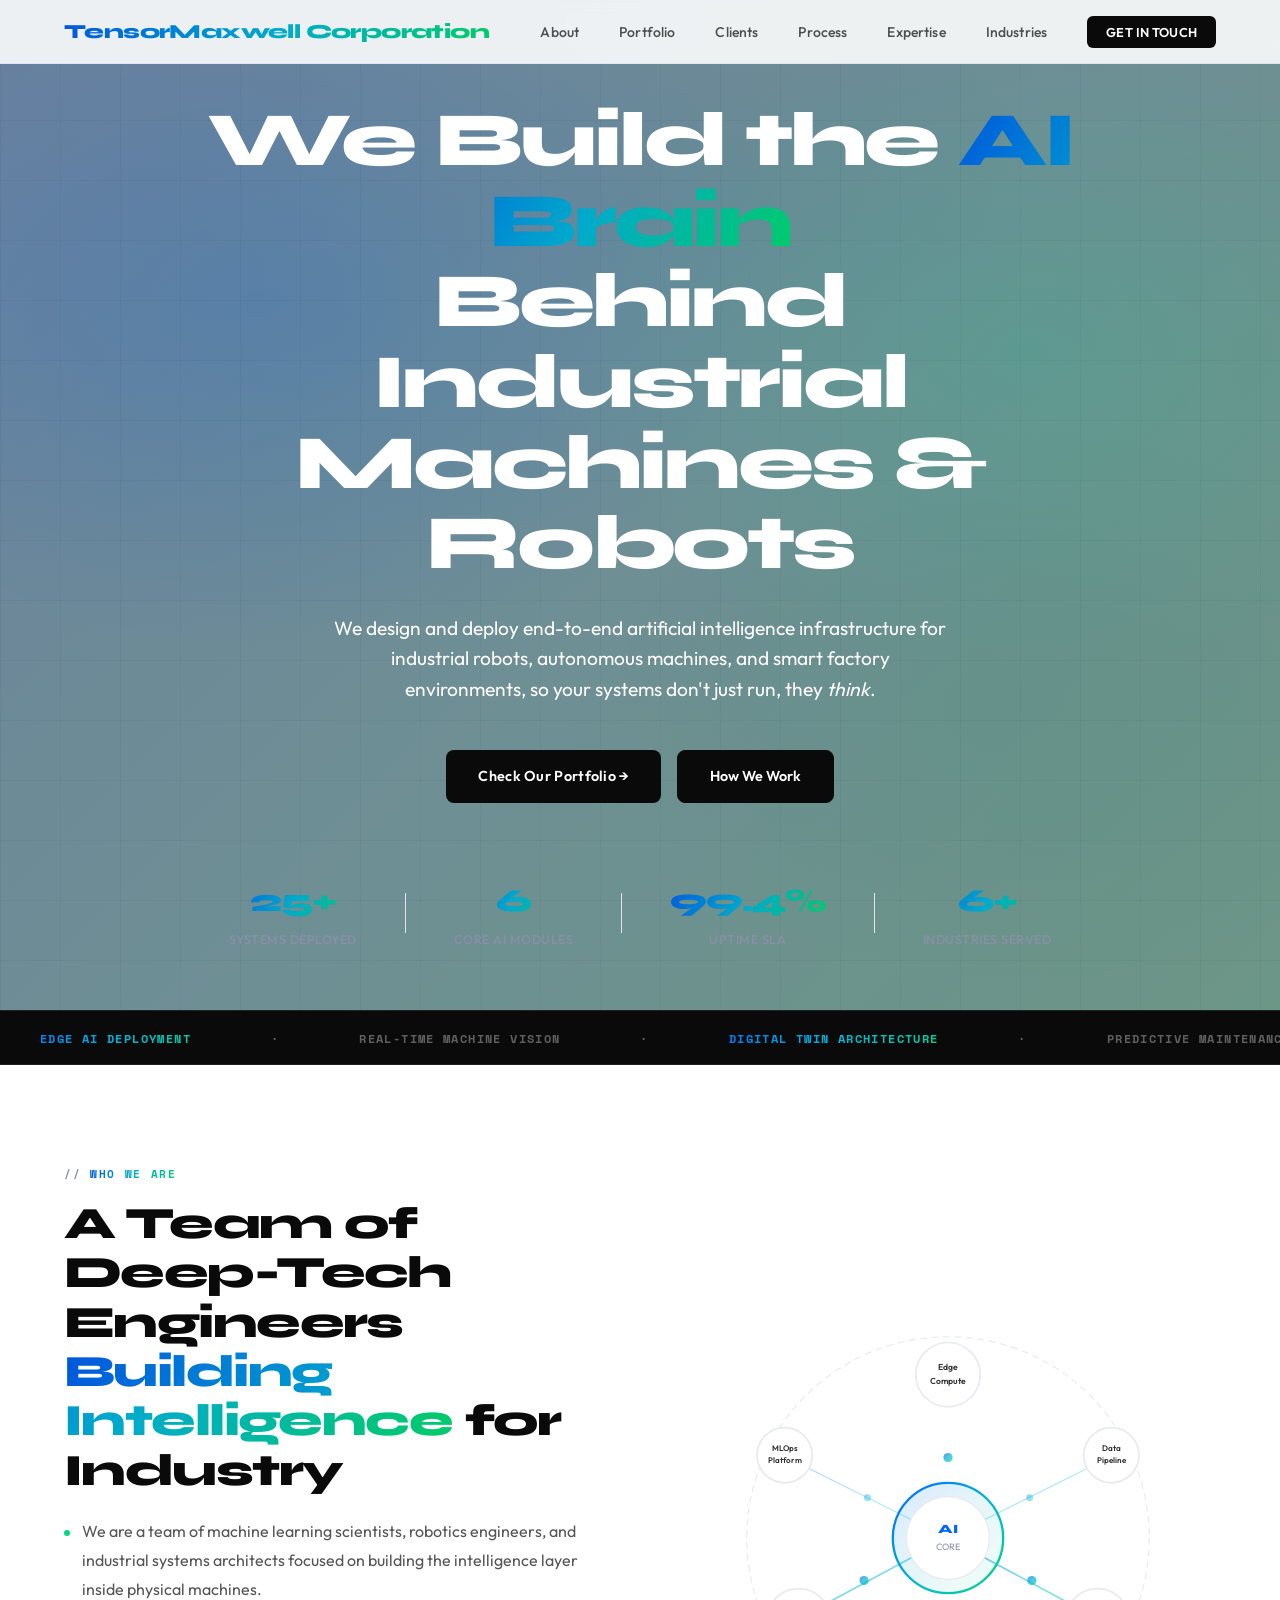
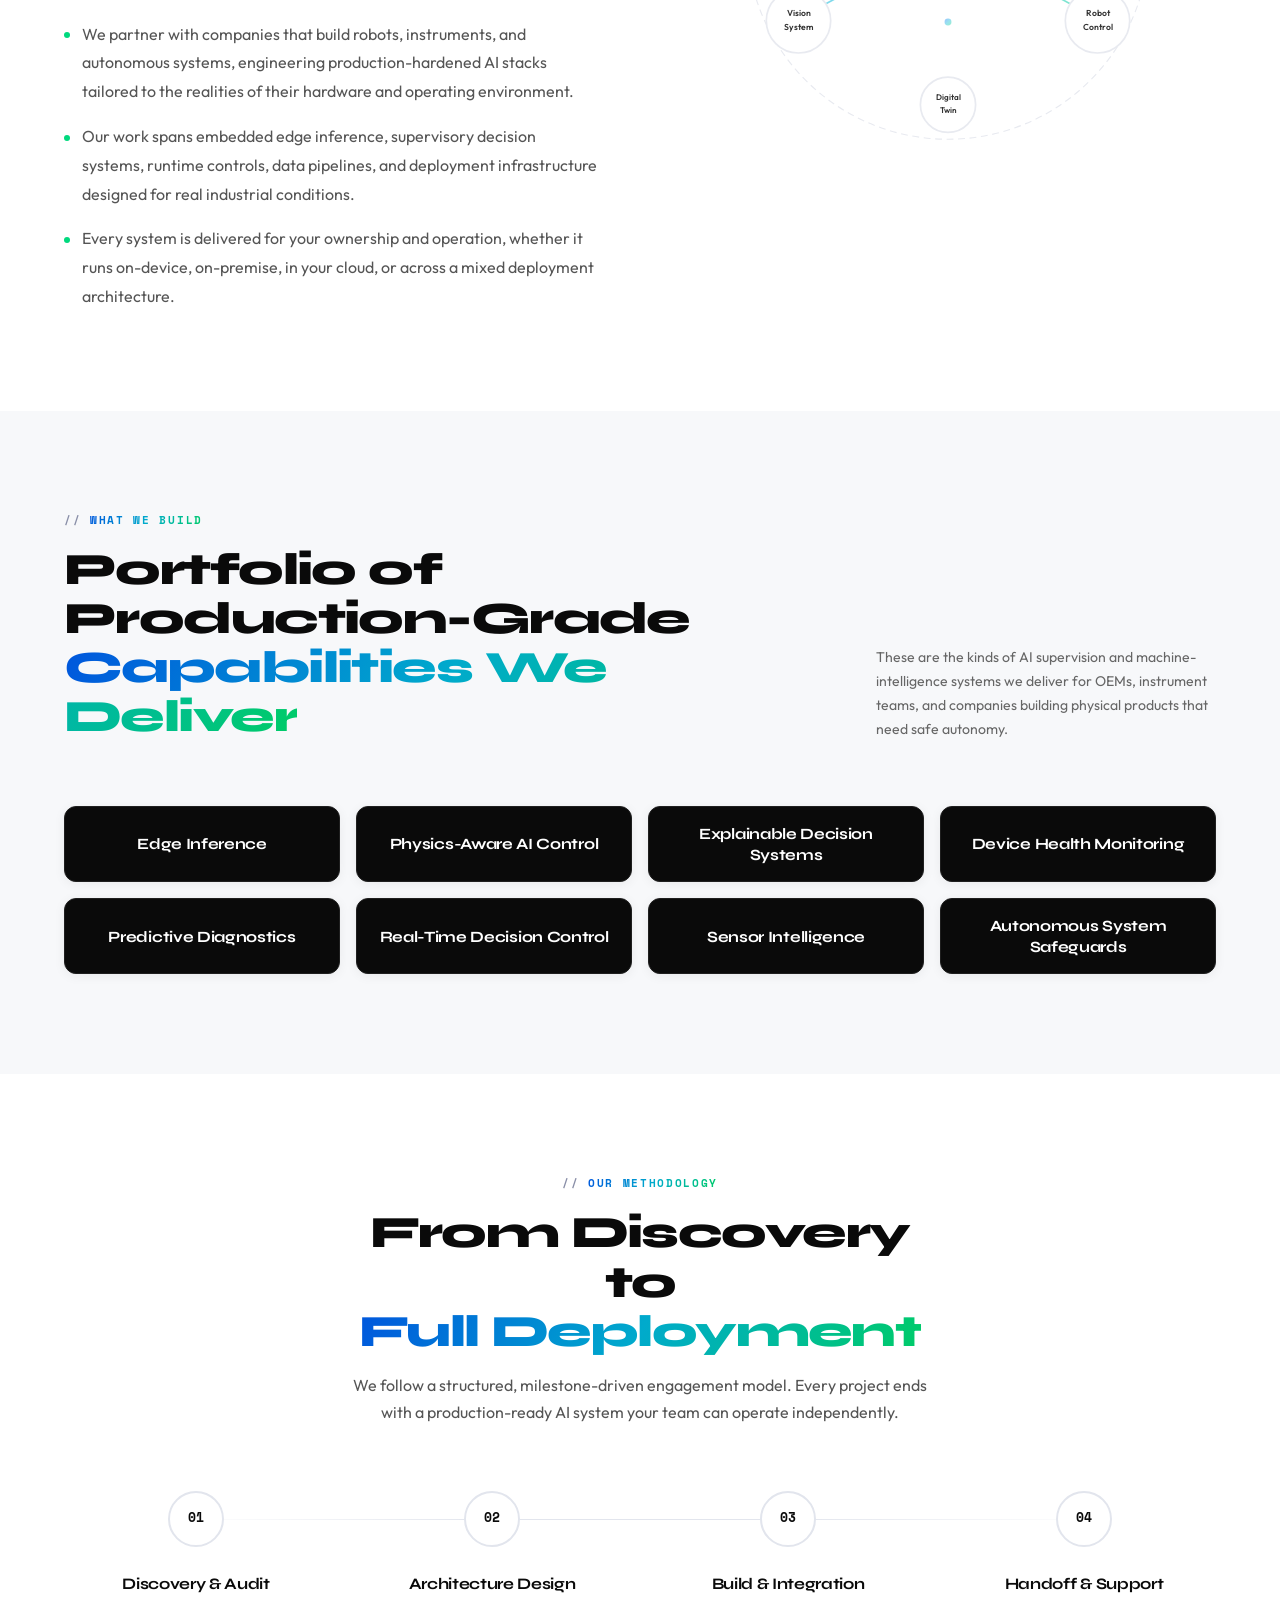
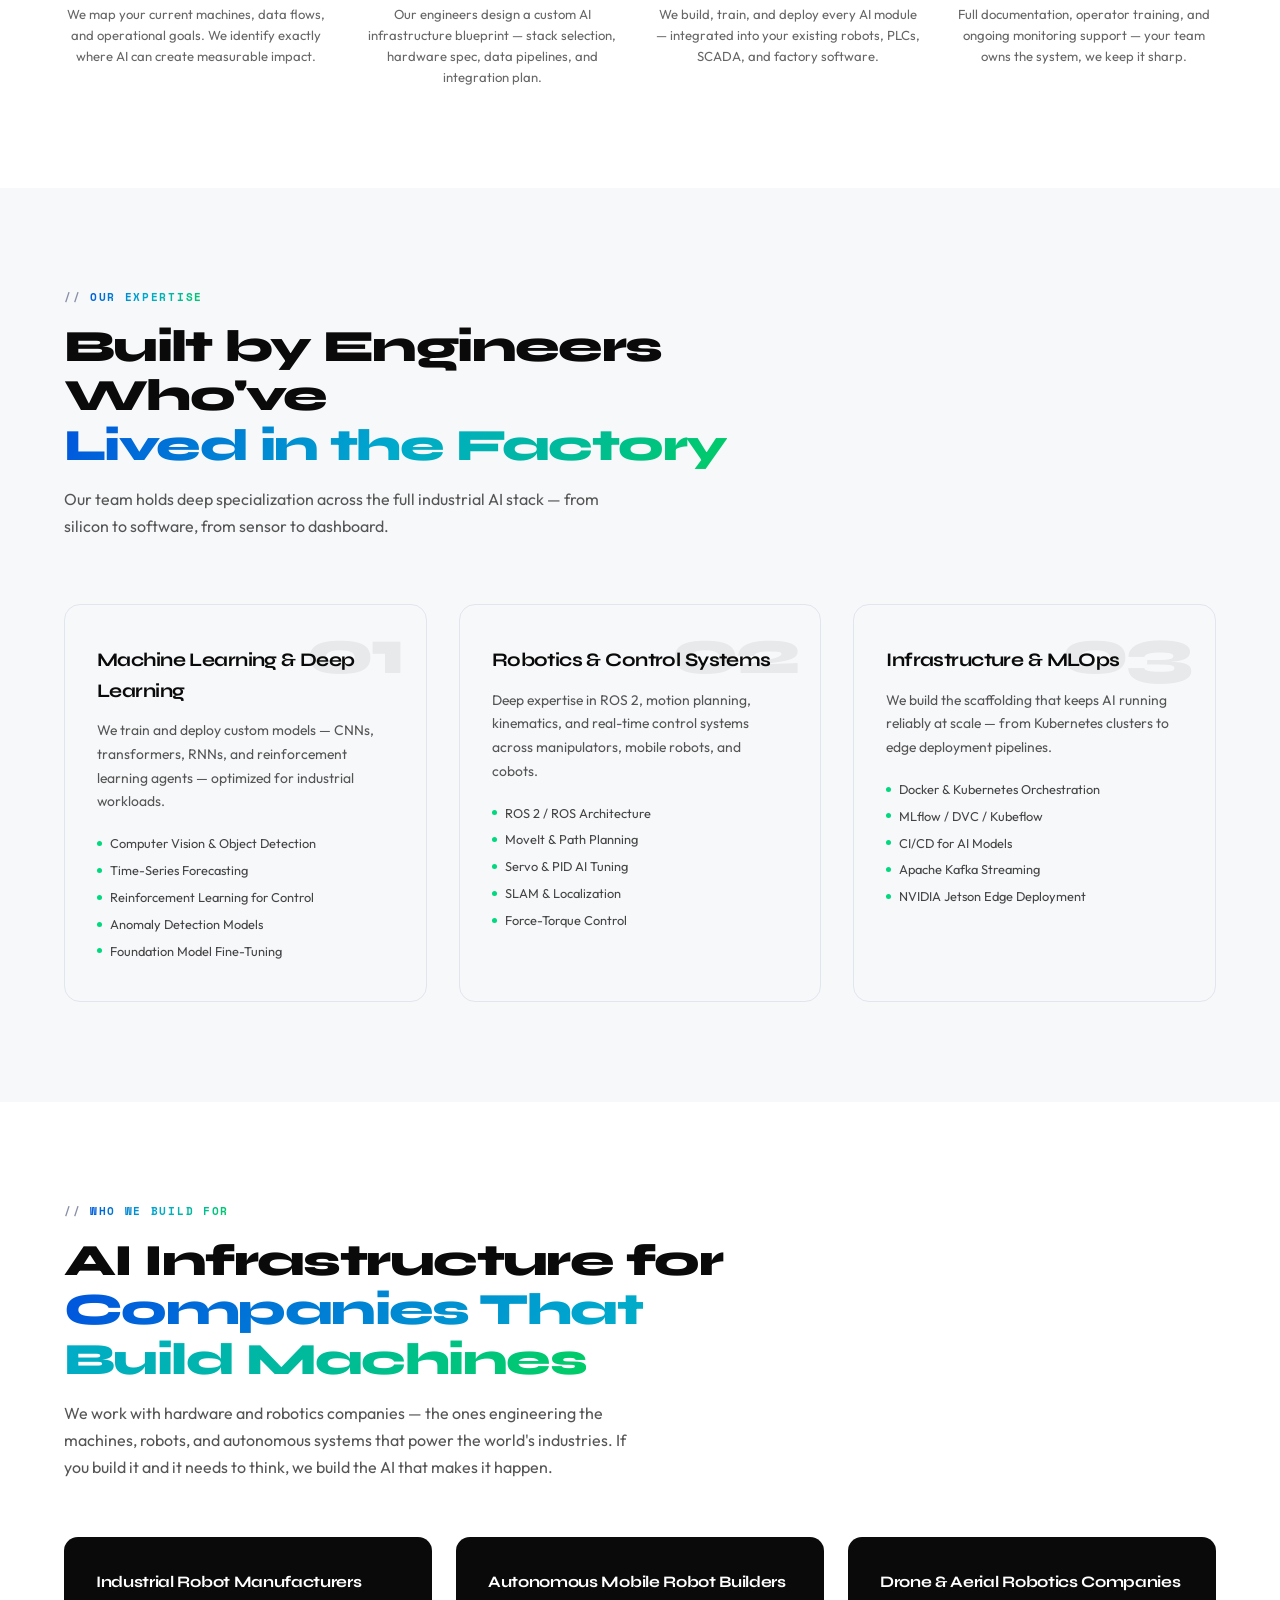
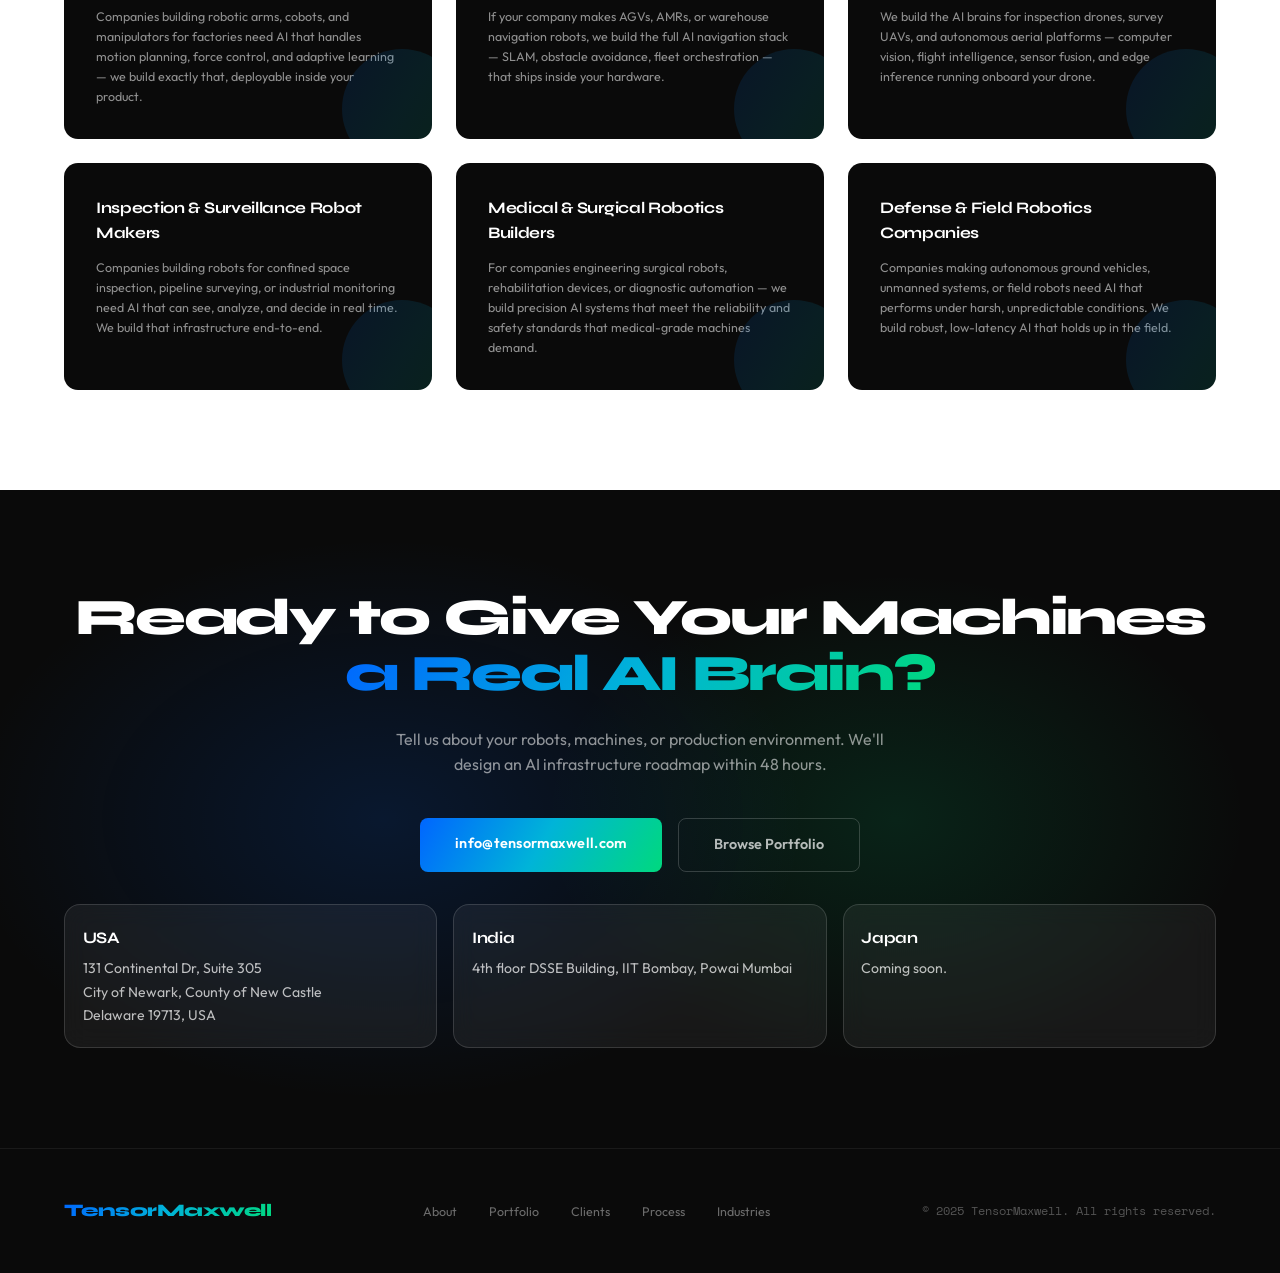
==== commit 562d8629: "Update homepage CTA email display" ====
--- a/index.html
+++ b/index.html
@@ -808,6 +808,11 @@
       box-shadow: 0 10px 30px rgba(0,180,216,0.35);
     }
 
+    .btn-static {
+      cursor: default;
+      user-select: text;
+    }
+
     .btn-ghost {
       background: transparent;
       color: rgba(255,255,255,0.7);
@@ -1283,7 +1288,7 @@
     We'll design an AI infrastructure roadmap within 48 hours.
   </p>
   <div class="cta-btns">
-    <a href="mailto:info@tensormaxwell.com" class="btn-grad">Start a Conversation →</a>
+    <span class="btn-grad btn-static">info@tensormaxwell.com</span>
     <a href="#capabilities" class="btn-ghost">Browse Portfolio</a>
   </div>
   <div class="office-grid">
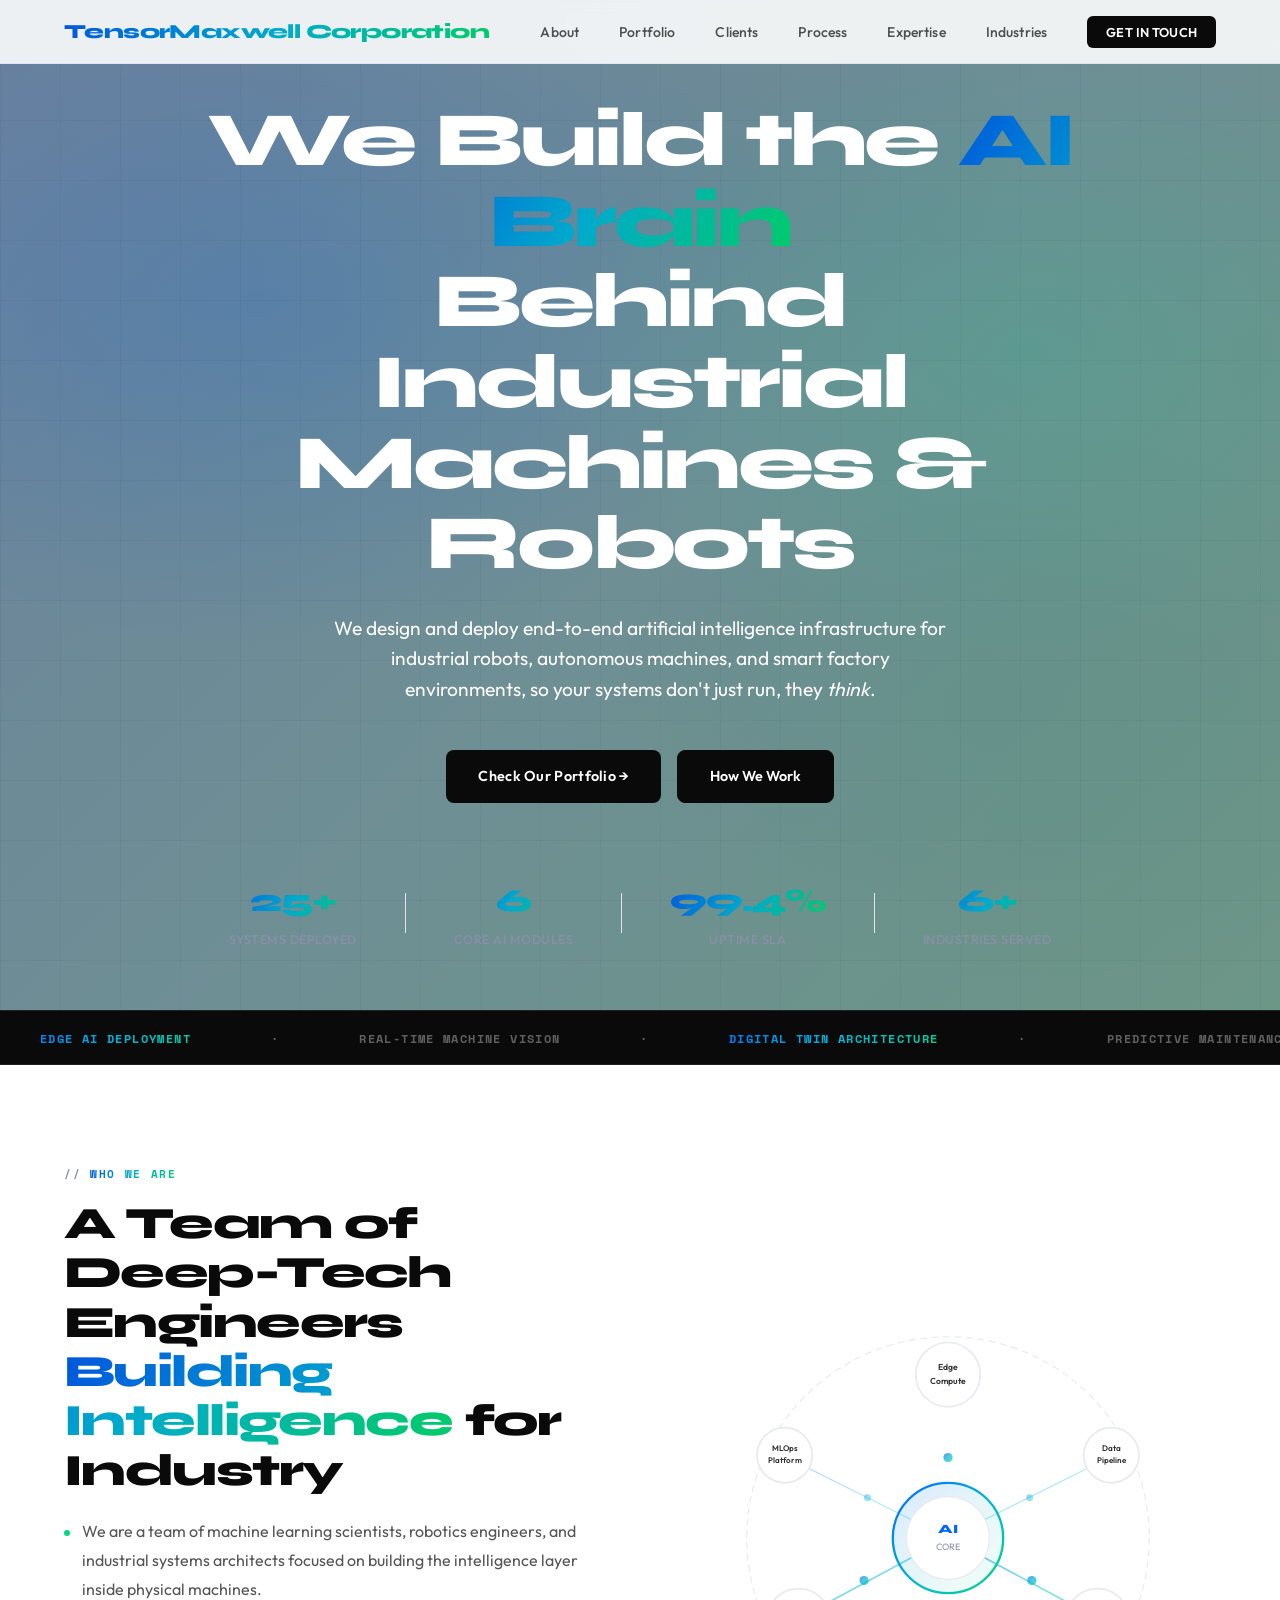
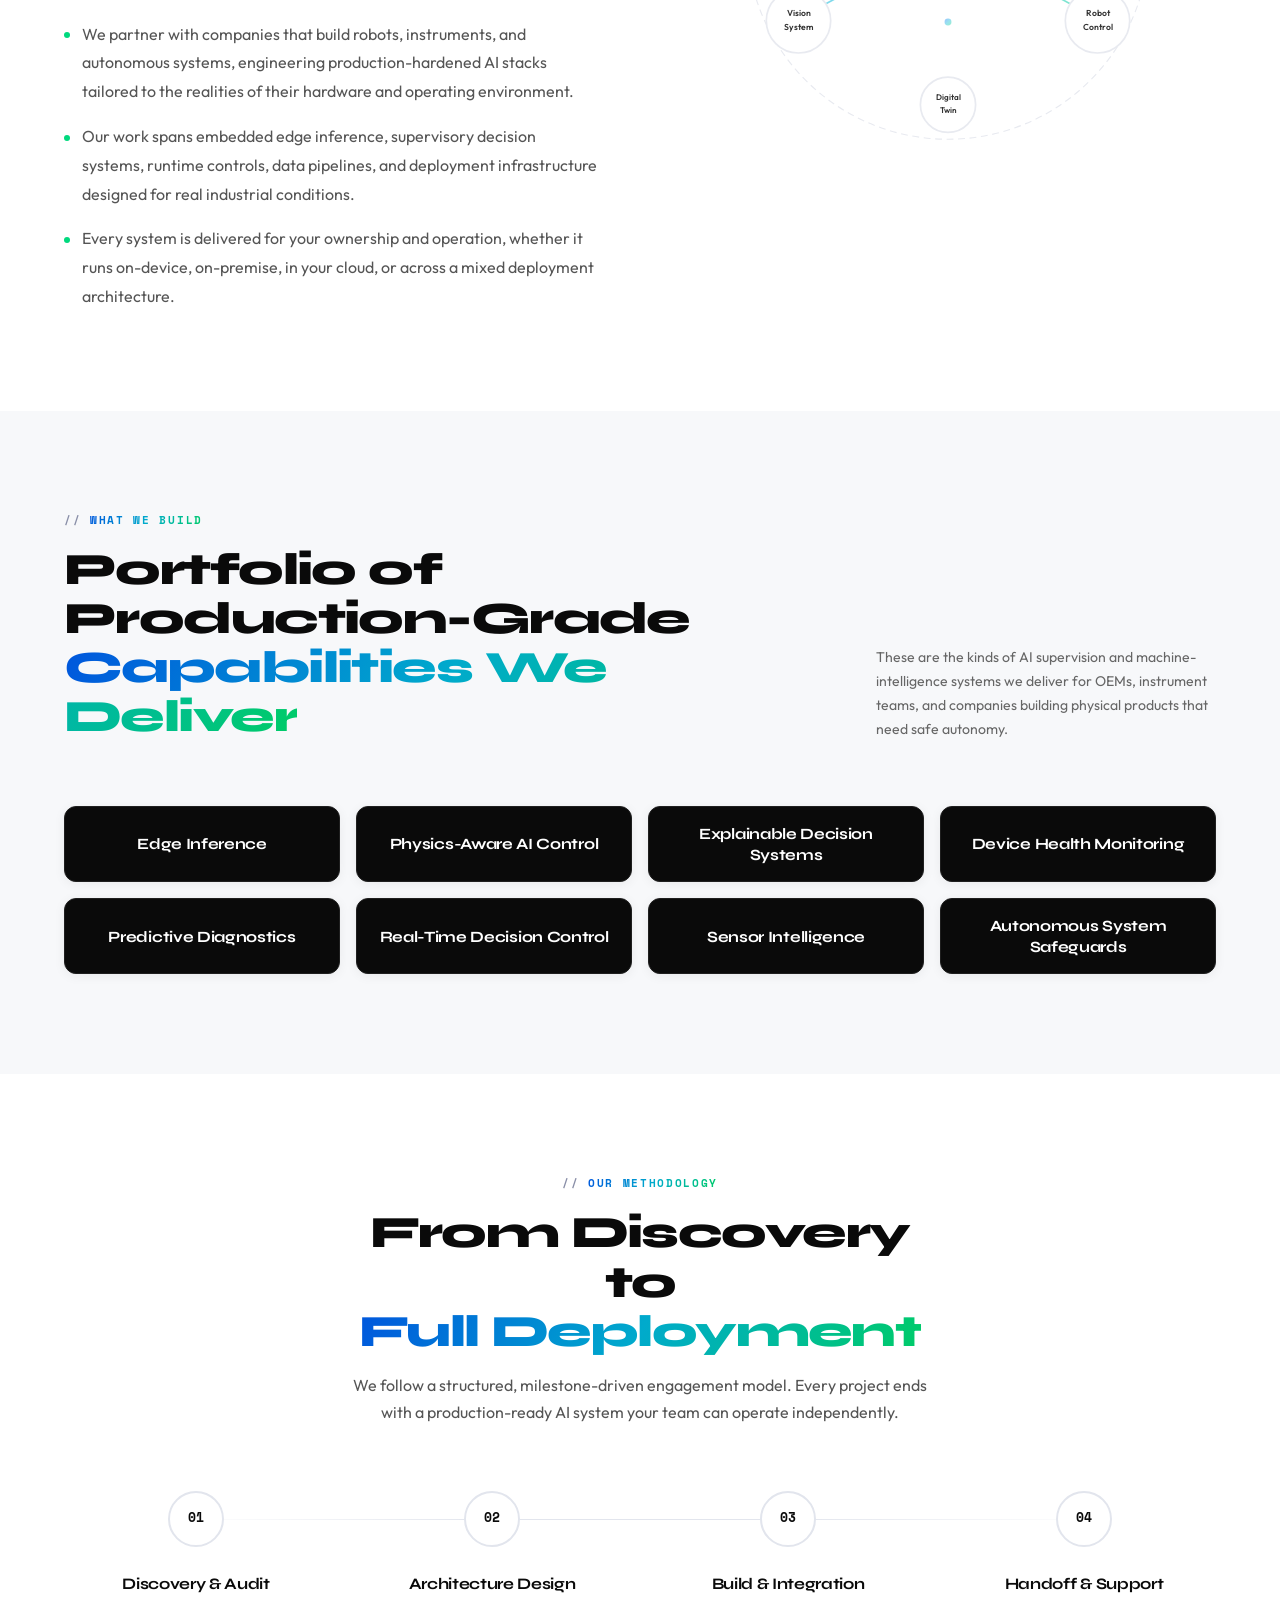
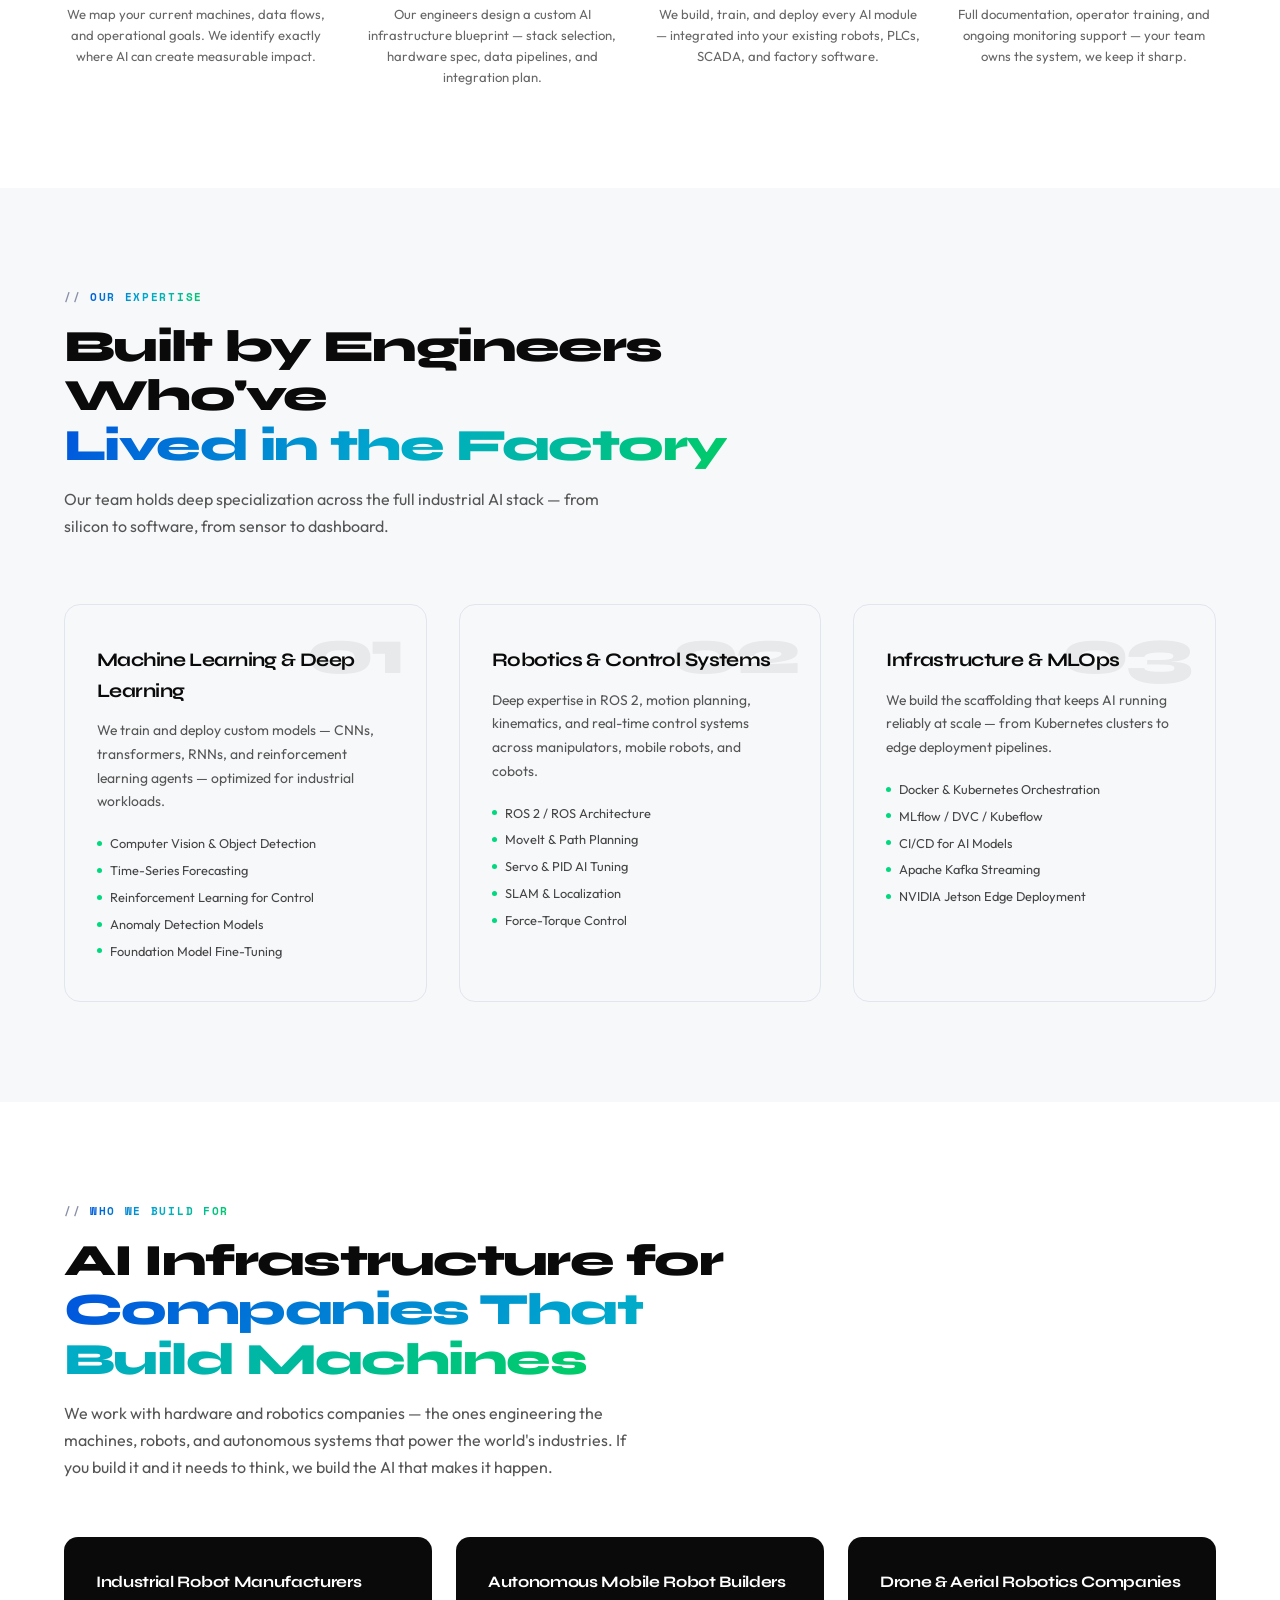
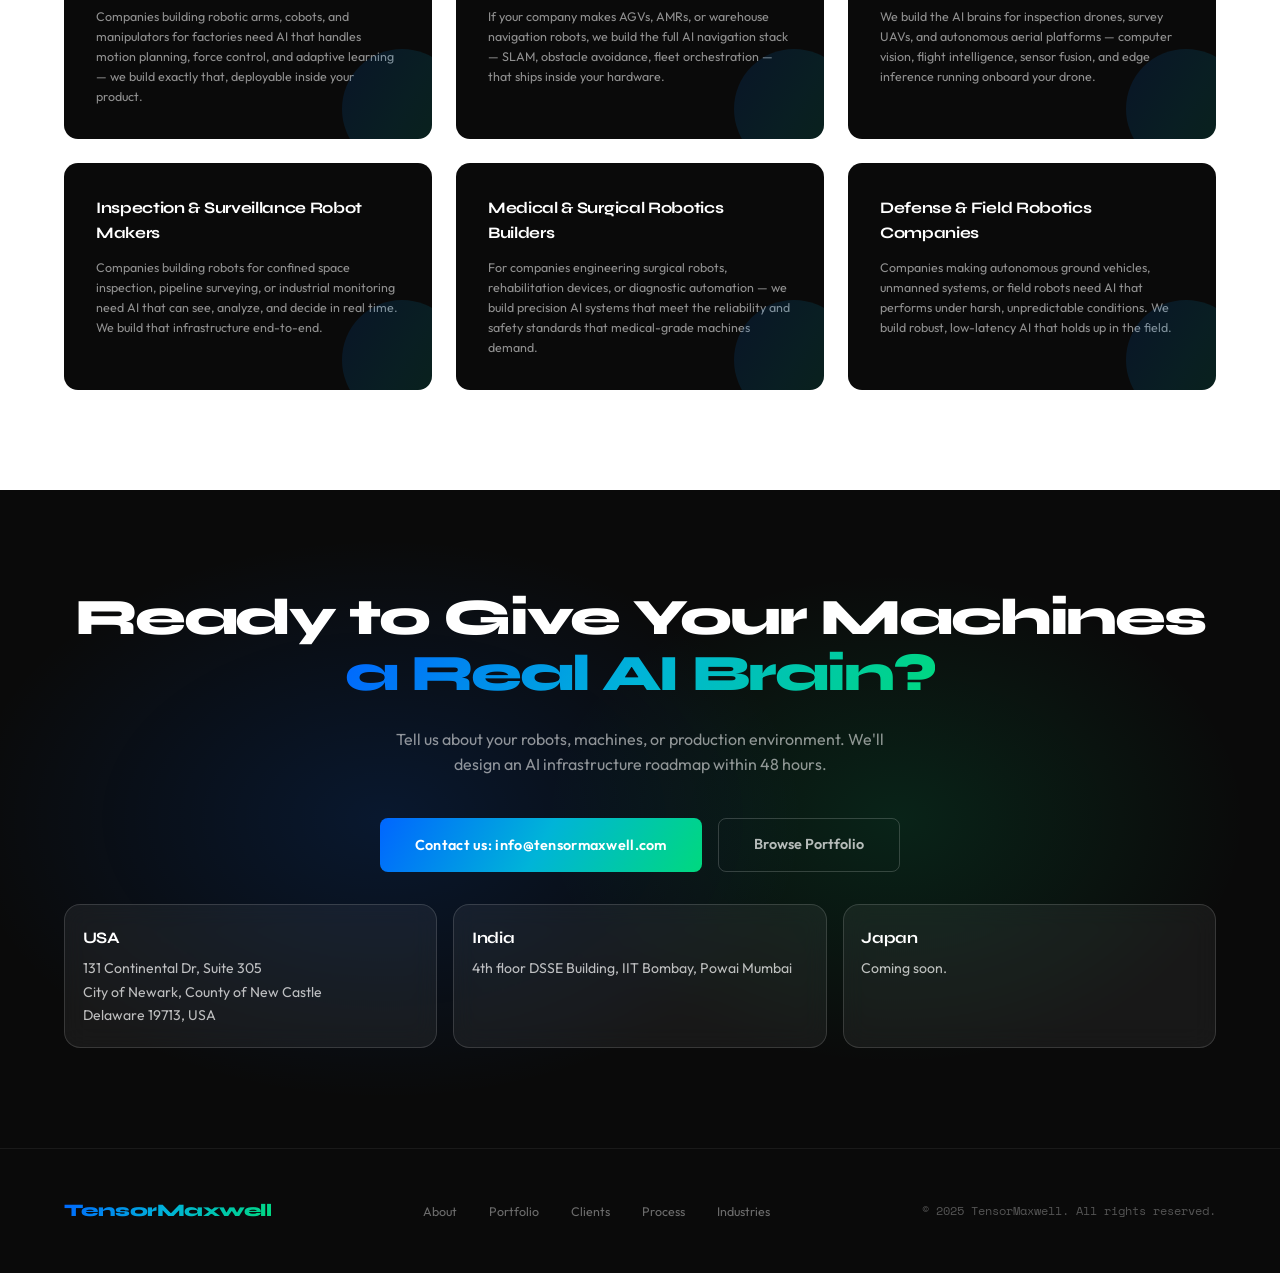
==== commit 8ec09db4: "Update CTA to copy contact email" ====
--- a/index.html
+++ b/index.html
@@ -809,8 +809,13 @@
     }
 
     .btn-static {
-      cursor: default;
-      user-select: text;
+      cursor: pointer;
+      user-select: none;
+      border: none;
+      display: inline-flex;
+      align-items: center;
+      justify-content: center;
+      font-family: inherit;
     }
 
     .btn-ghost {
@@ -1288,7 +1293,7 @@
     We'll design an AI infrastructure roadmap within 48 hours.
   </p>
   <div class="cta-btns">
-    <span class="btn-grad btn-static">info@tensormaxwell.com</span>
+    <button type="button" class="btn-grad btn-static" id="copy-email-btn" data-email="info@tensormaxwell.com">Contact us: info@tensormaxwell.com</button>
     <a href="#capabilities" class="btn-ghost">Browse Portfolio</a>
   </div>
   <div class="office-grid">
@@ -1323,6 +1328,7 @@
 <!-- ── SCROLL REVEAL JS ── -->
 <script>
   const reveals = document.querySelectorAll('.reveal');
+  const copyEmailBtn = document.getElementById('copy-email-btn');
   const observer = new IntersectionObserver((entries) => {
     entries.forEach((entry, i) => {
       if (entry.isIntersecting) {
@@ -1335,6 +1341,22 @@
   }, { threshold: 0.1, rootMargin: '0px 0px -40px 0px' });
 
   reveals.forEach(el => observer.observe(el));
+
+  if (copyEmailBtn) {
+    const defaultLabel = copyEmailBtn.textContent;
+    copyEmailBtn.addEventListener('click', async () => {
+      const email = copyEmailBtn.dataset.email || 'info@tensormaxwell.com';
+      try {
+        await navigator.clipboard.writeText(email);
+        copyEmailBtn.textContent = 'Copied';
+        window.setTimeout(() => {
+          copyEmailBtn.textContent = defaultLabel;
+        }, 1600);
+      } catch (error) {
+        copyEmailBtn.textContent = email;
+      }
+    });
+  }
 </script>
 
 </body>
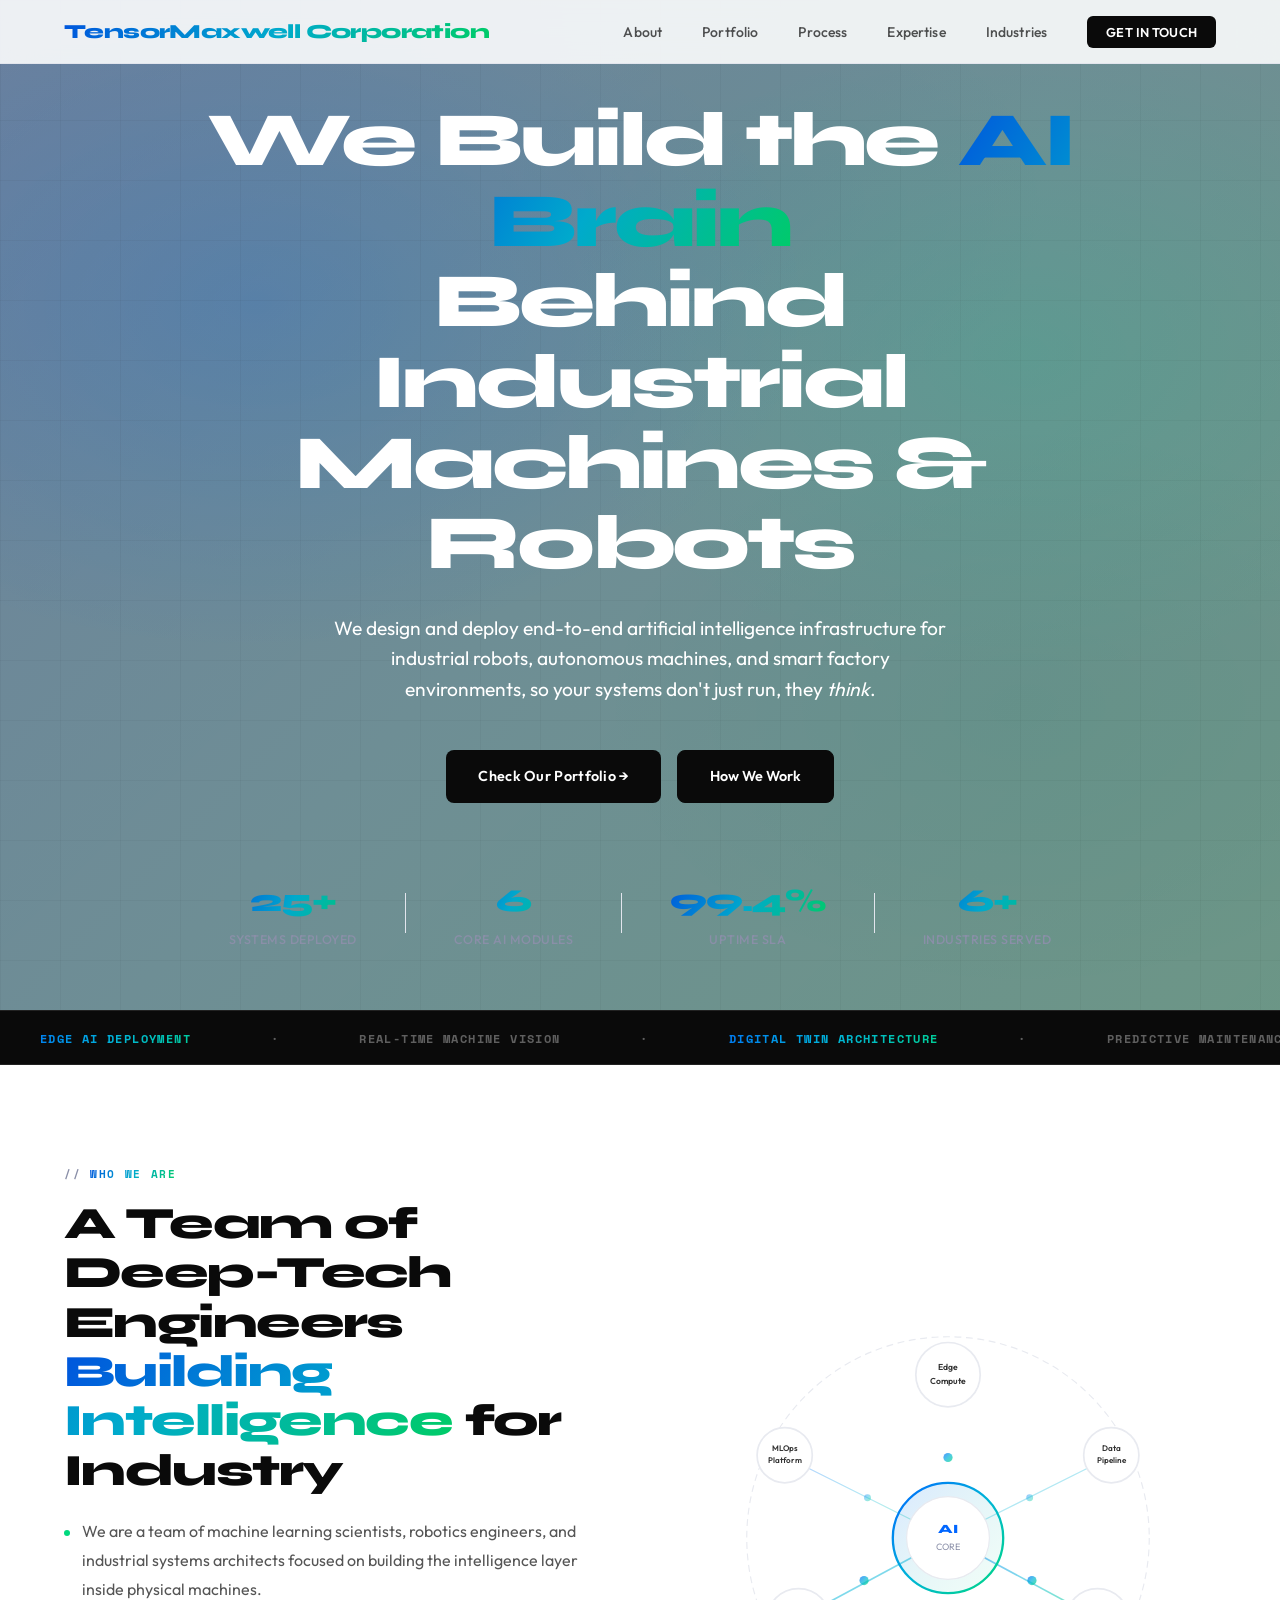
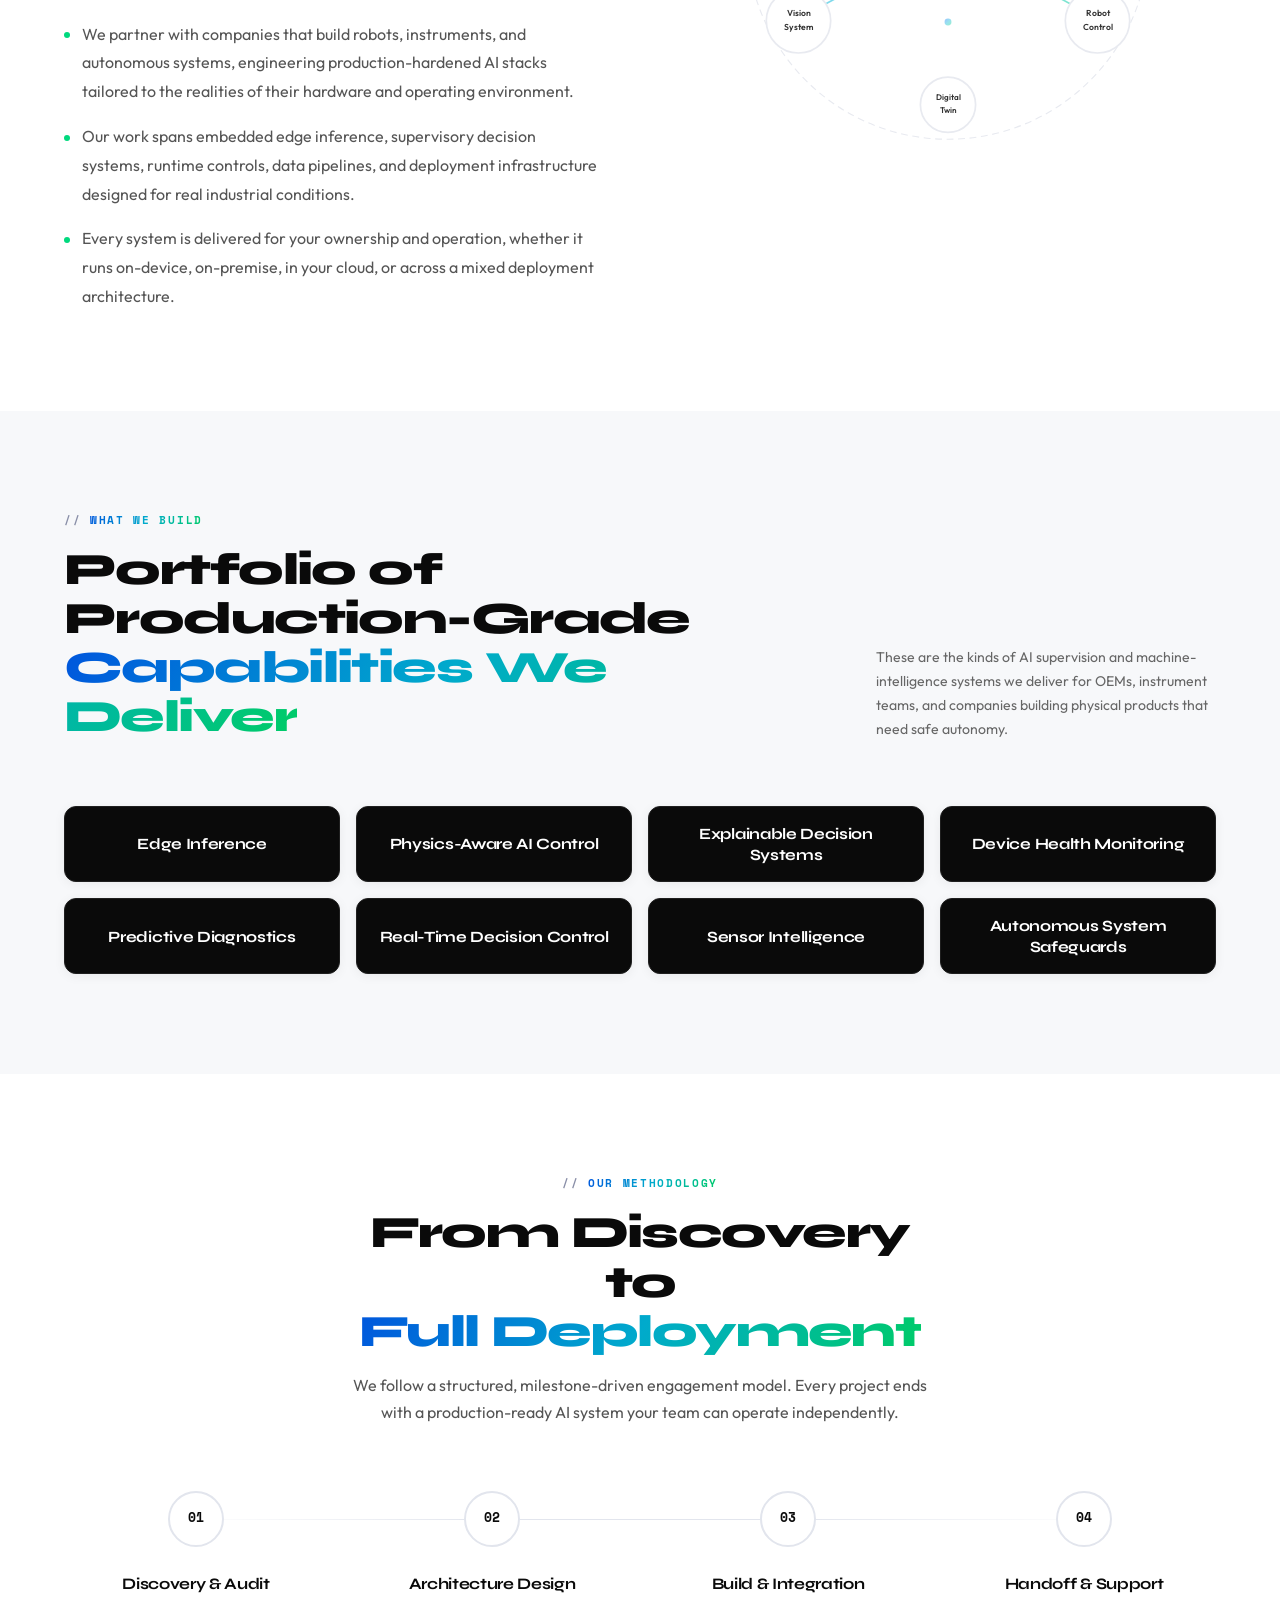
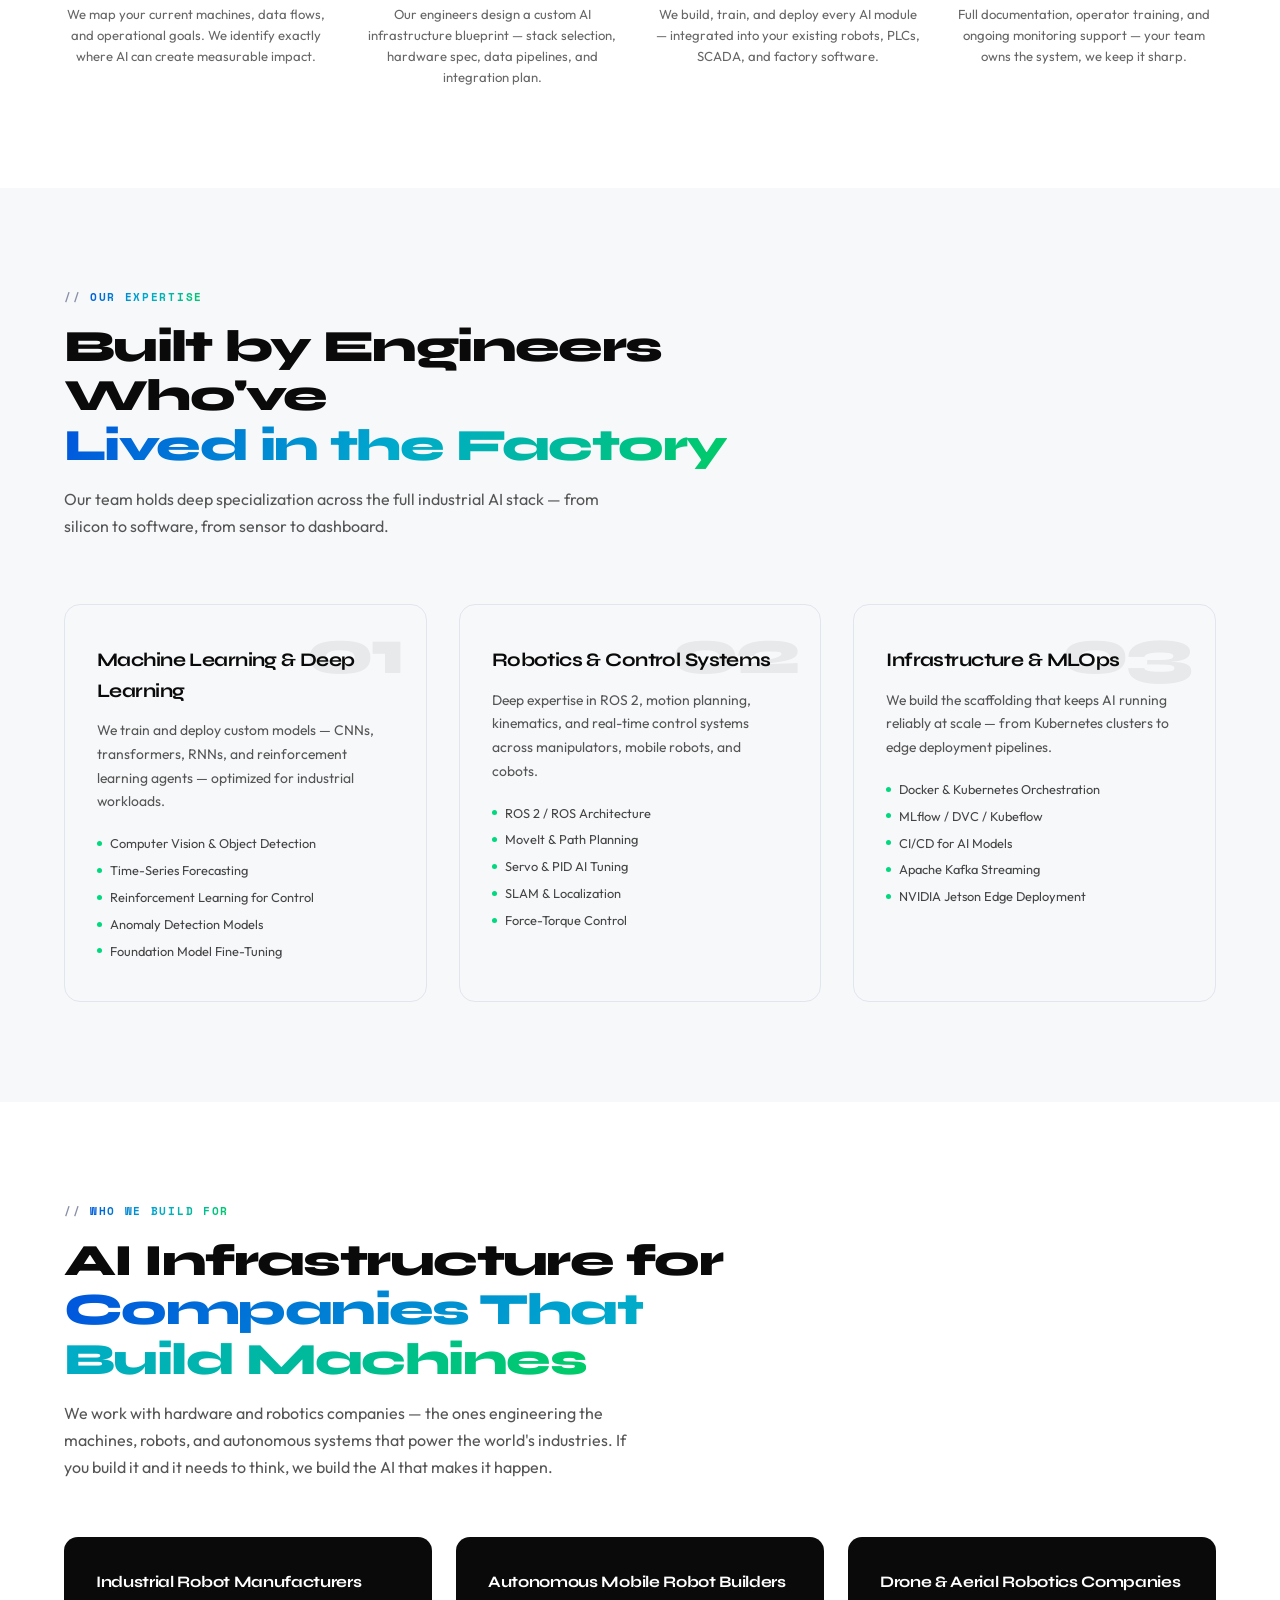
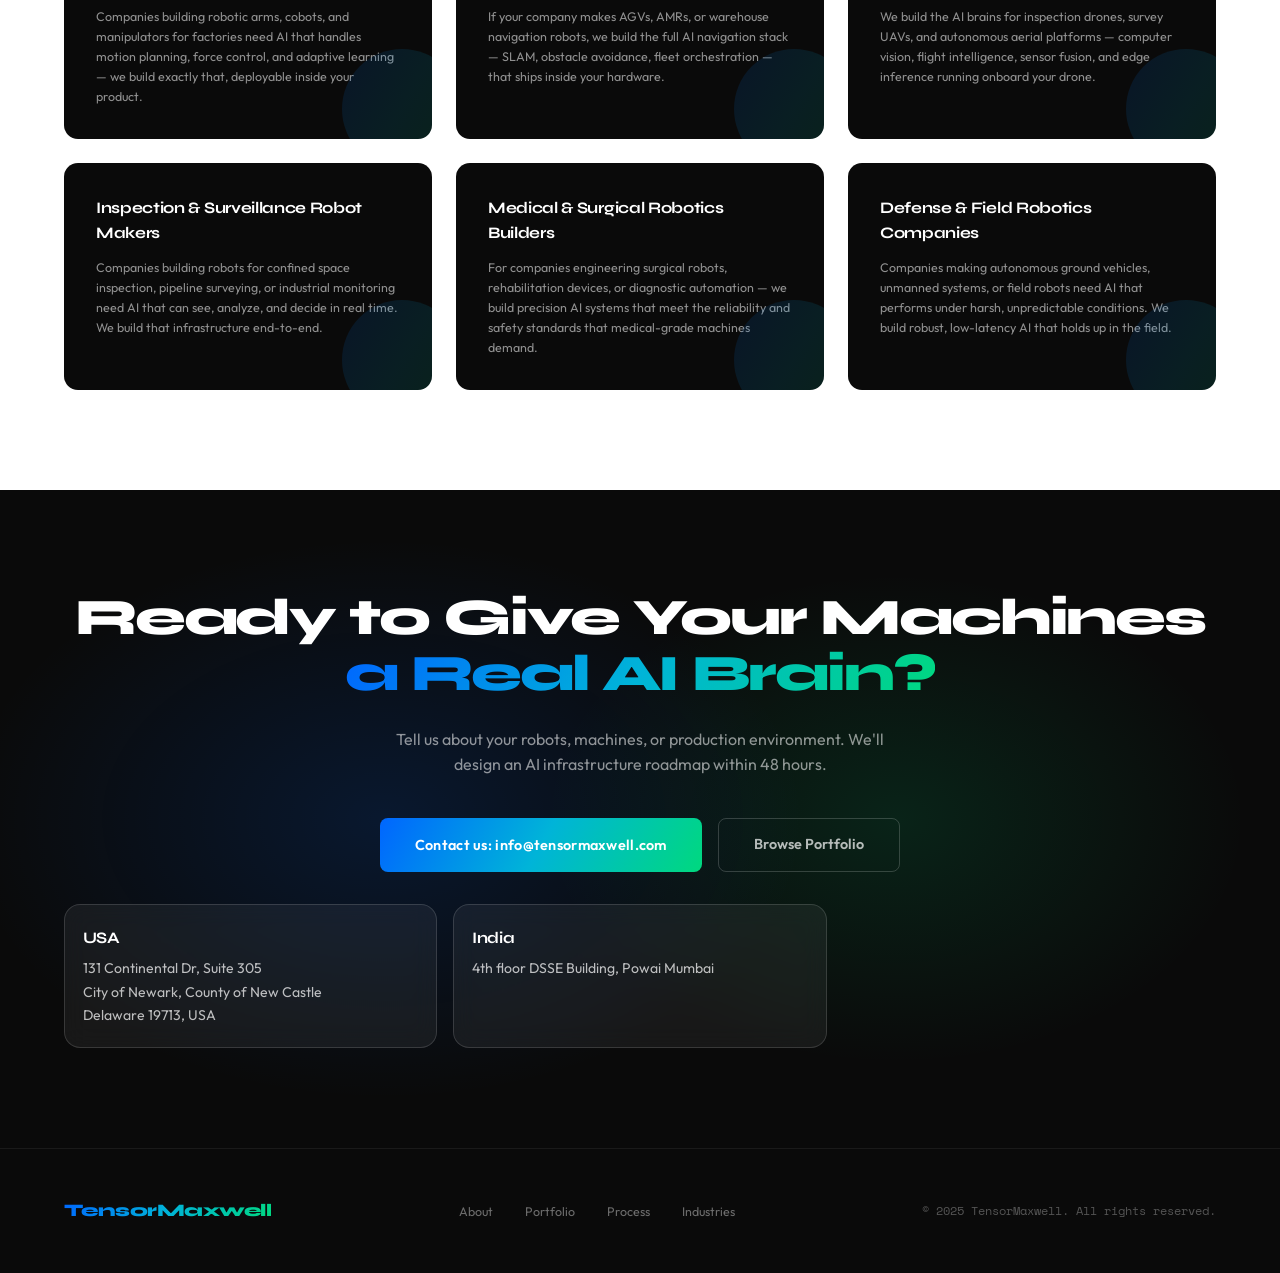
==== commit 28f6dfc5: "Hide clients link and update office cards" ====
--- a/index.html
+++ b/index.html
@@ -925,7 +925,7 @@
   <ul class="nav-links">
     <li><a href="#about">About</a></li>
     <li><a href="#capabilities">Portfolio</a></li>
-    <li><a href="clients.html">Clients</a></li>
+    <!-- <li><a href="clients.html">Clients</a></li> -->
     <li><a href="#process">Process</a></li>
     <li><a href="#expertise">Expertise</a></li>
     <li><a href="#industries">Industries</a></li>
@@ -1303,11 +1303,7 @@
     </div>
     <div class="office-card">
       <h4>India</h4>
-      <p>4th floor DSSE Building, IIT Bombay, Powai Mumbai</p>
-    </div>
-    <div class="office-card">
-      <h4>Japan</h4>
-      <p>Coming soon.</p>
+      <p>4th floor DSSE Building, Powai Mumbai</p>
     </div>
   </div>
 </section>
@@ -1318,7 +1314,7 @@
   <ul class="footer-links">
     <li><a href="#about">About</a></li>
     <li><a href="#capabilities">Portfolio</a></li>
-    <li><a href="clients.html">Clients</a></li>
+    <!-- <li><a href="clients.html">Clients</a></li> -->
     <li><a href="#process">Process</a></li>
     <li><a href="#industries">Industries</a></li>
   </ul>
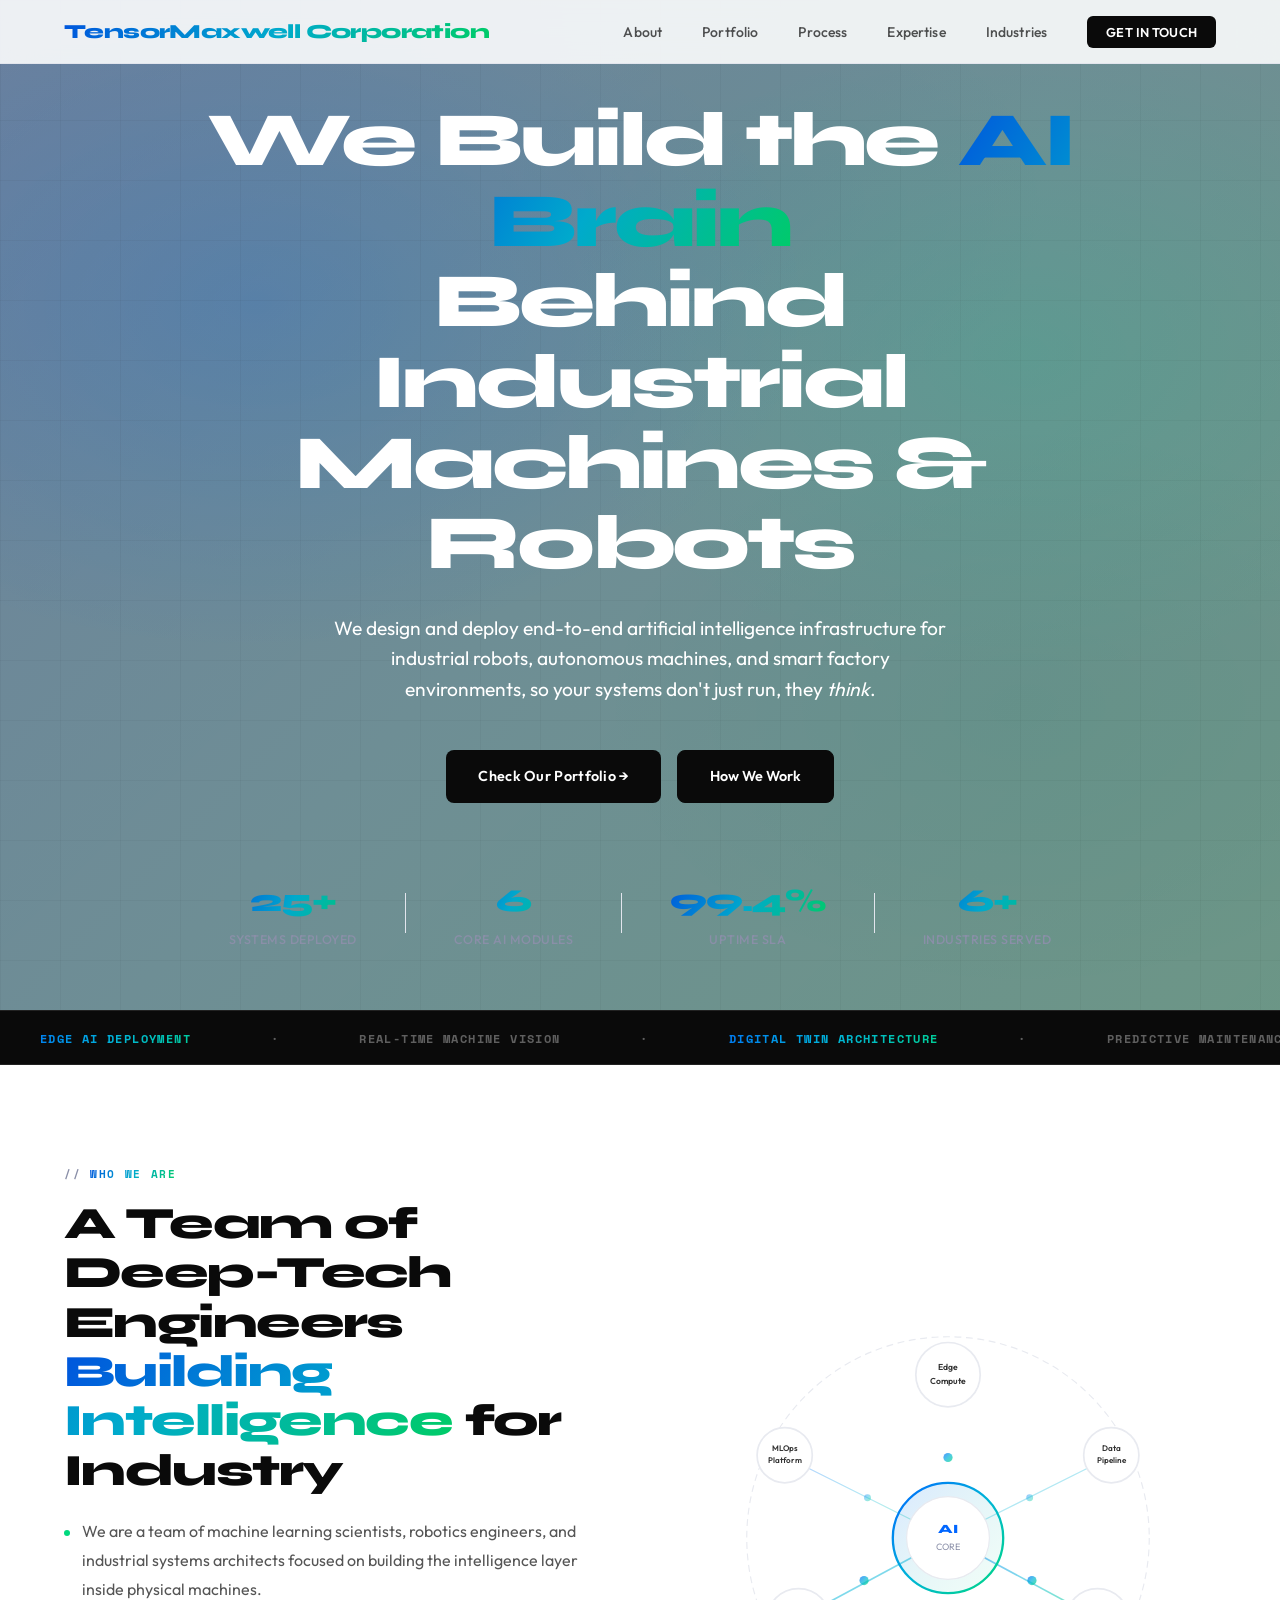
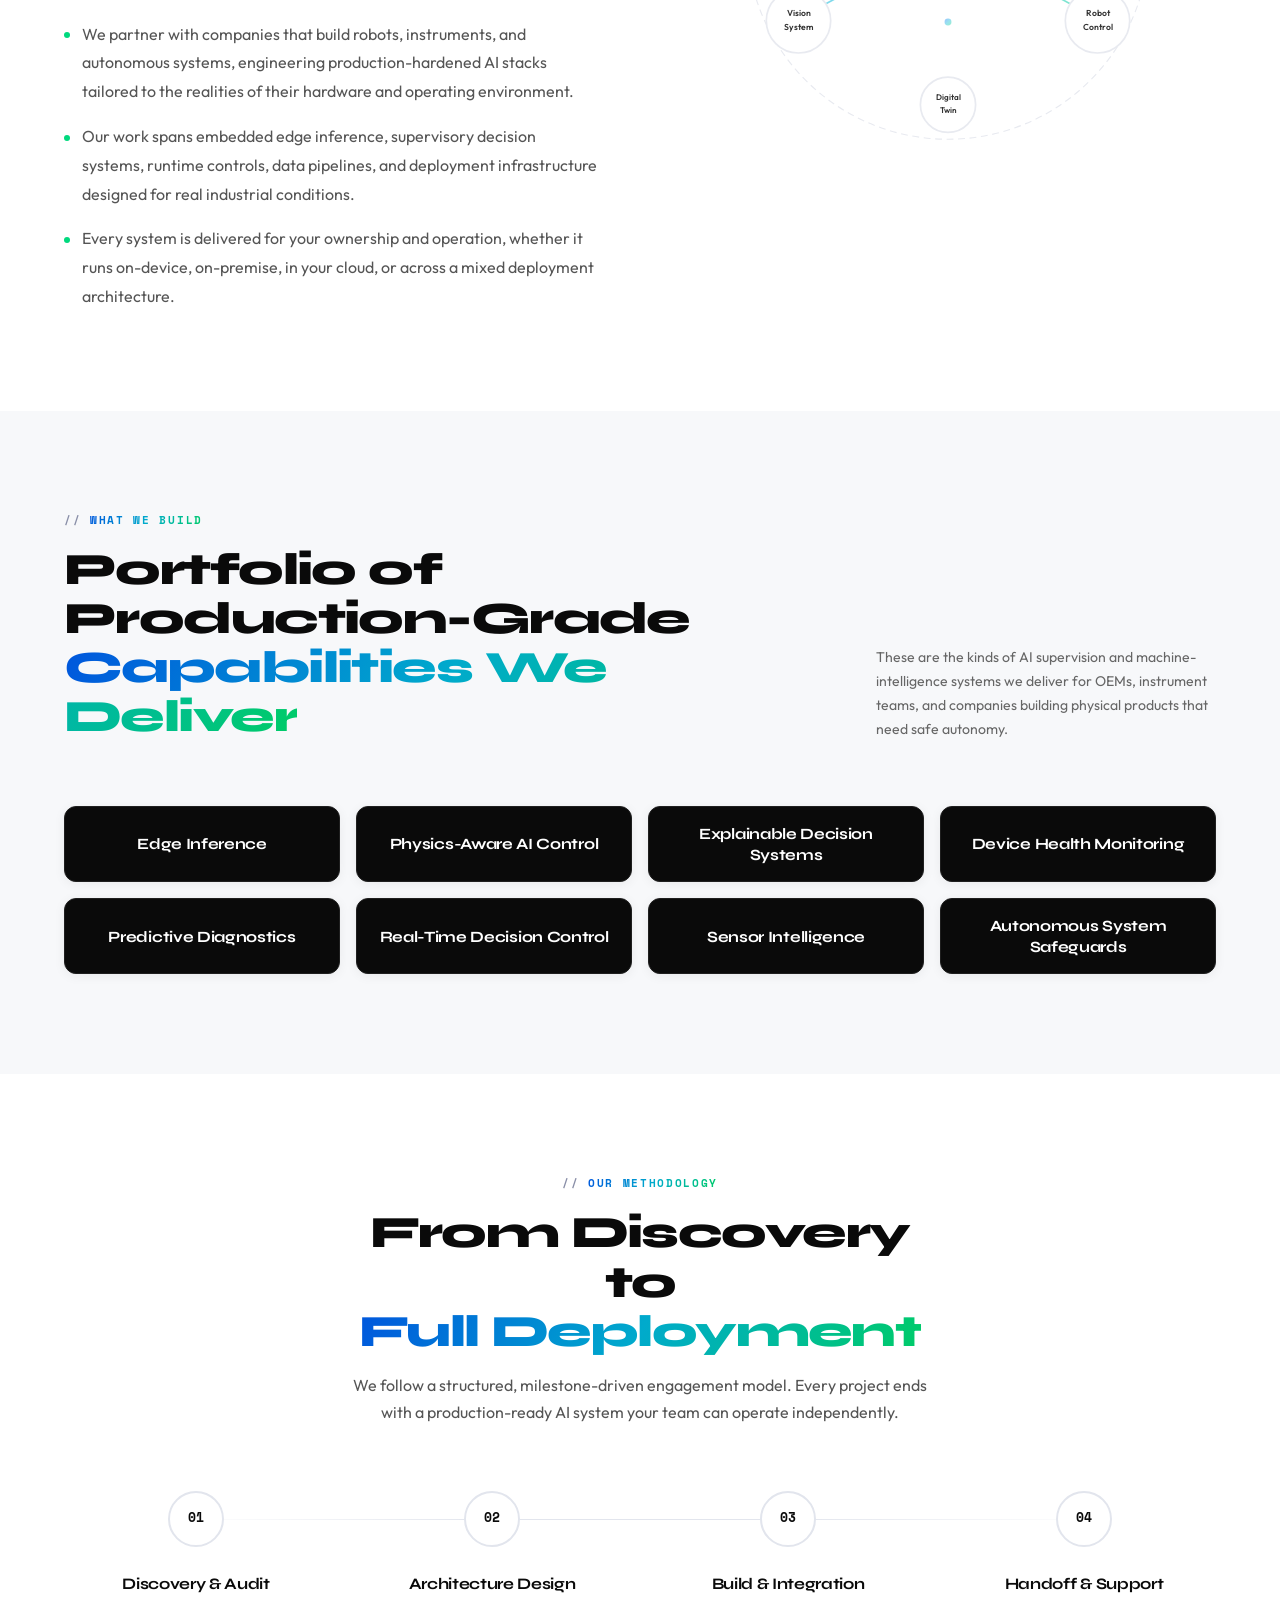
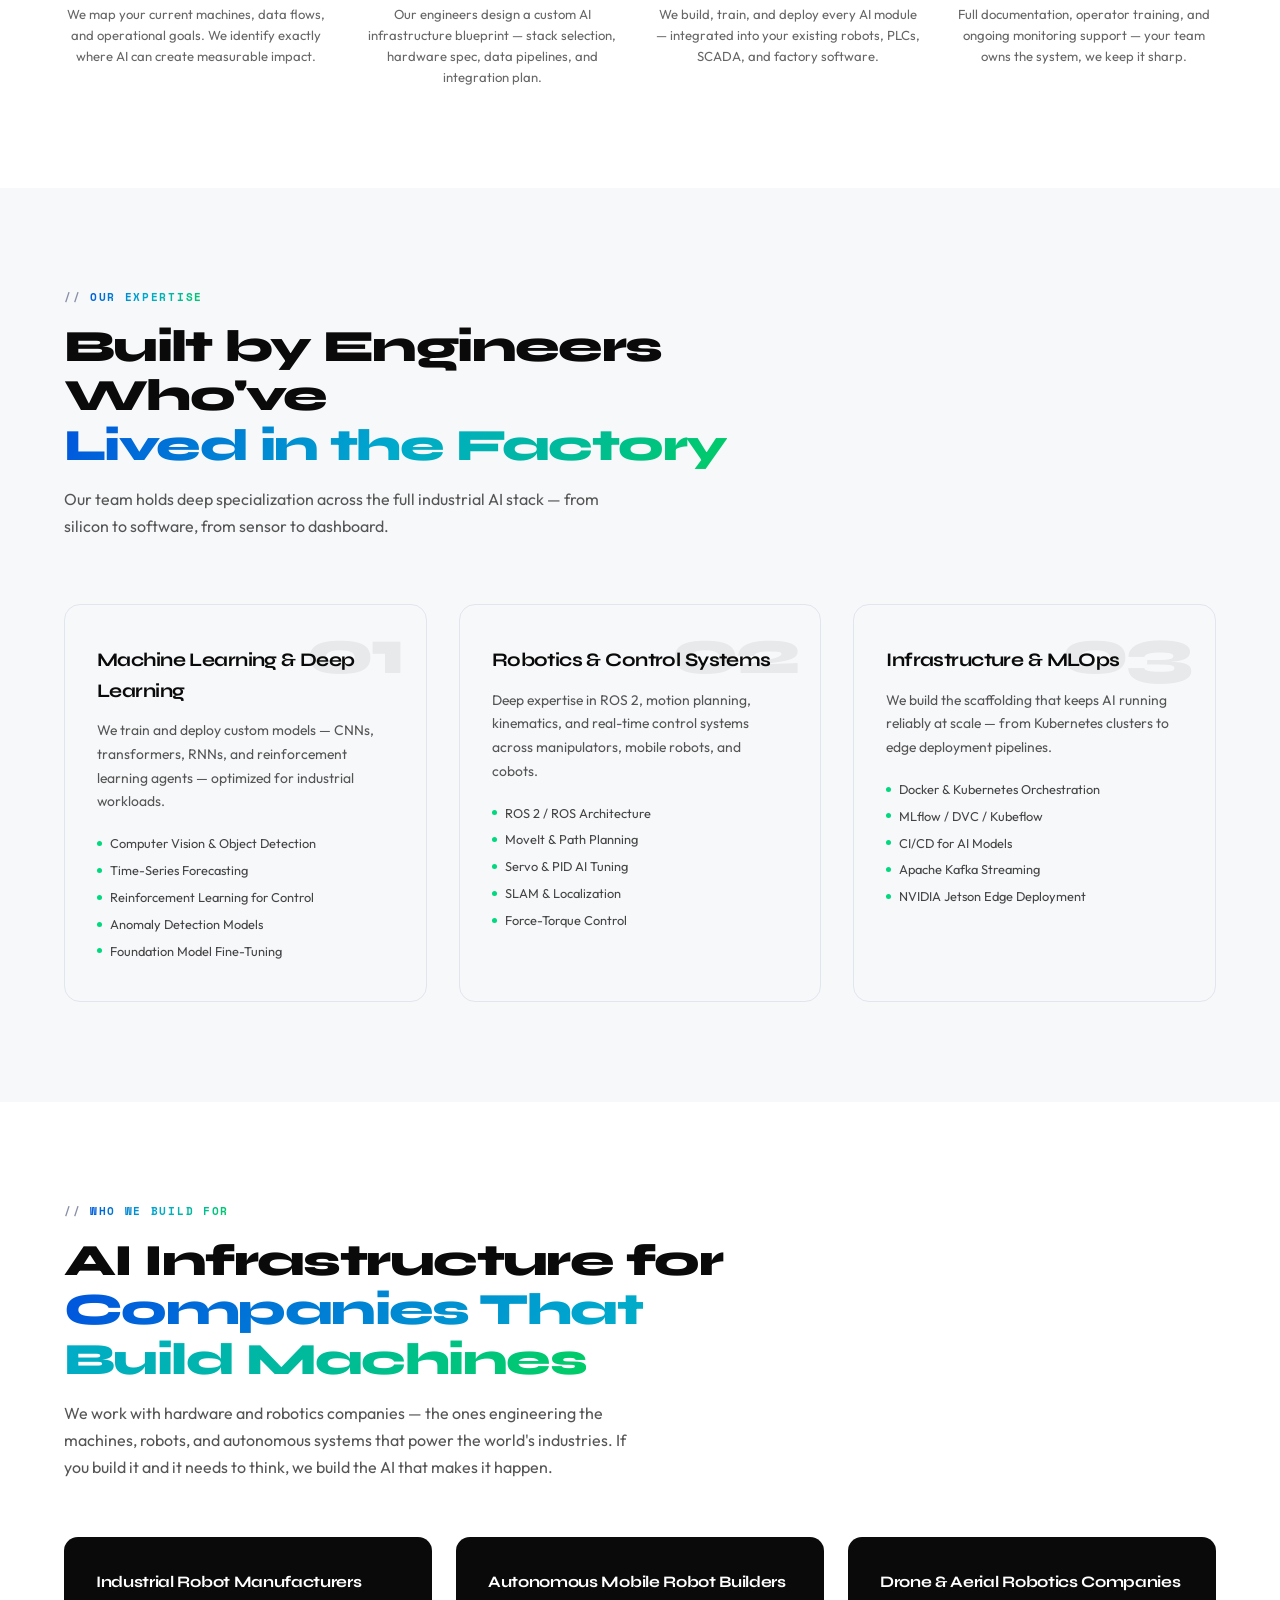
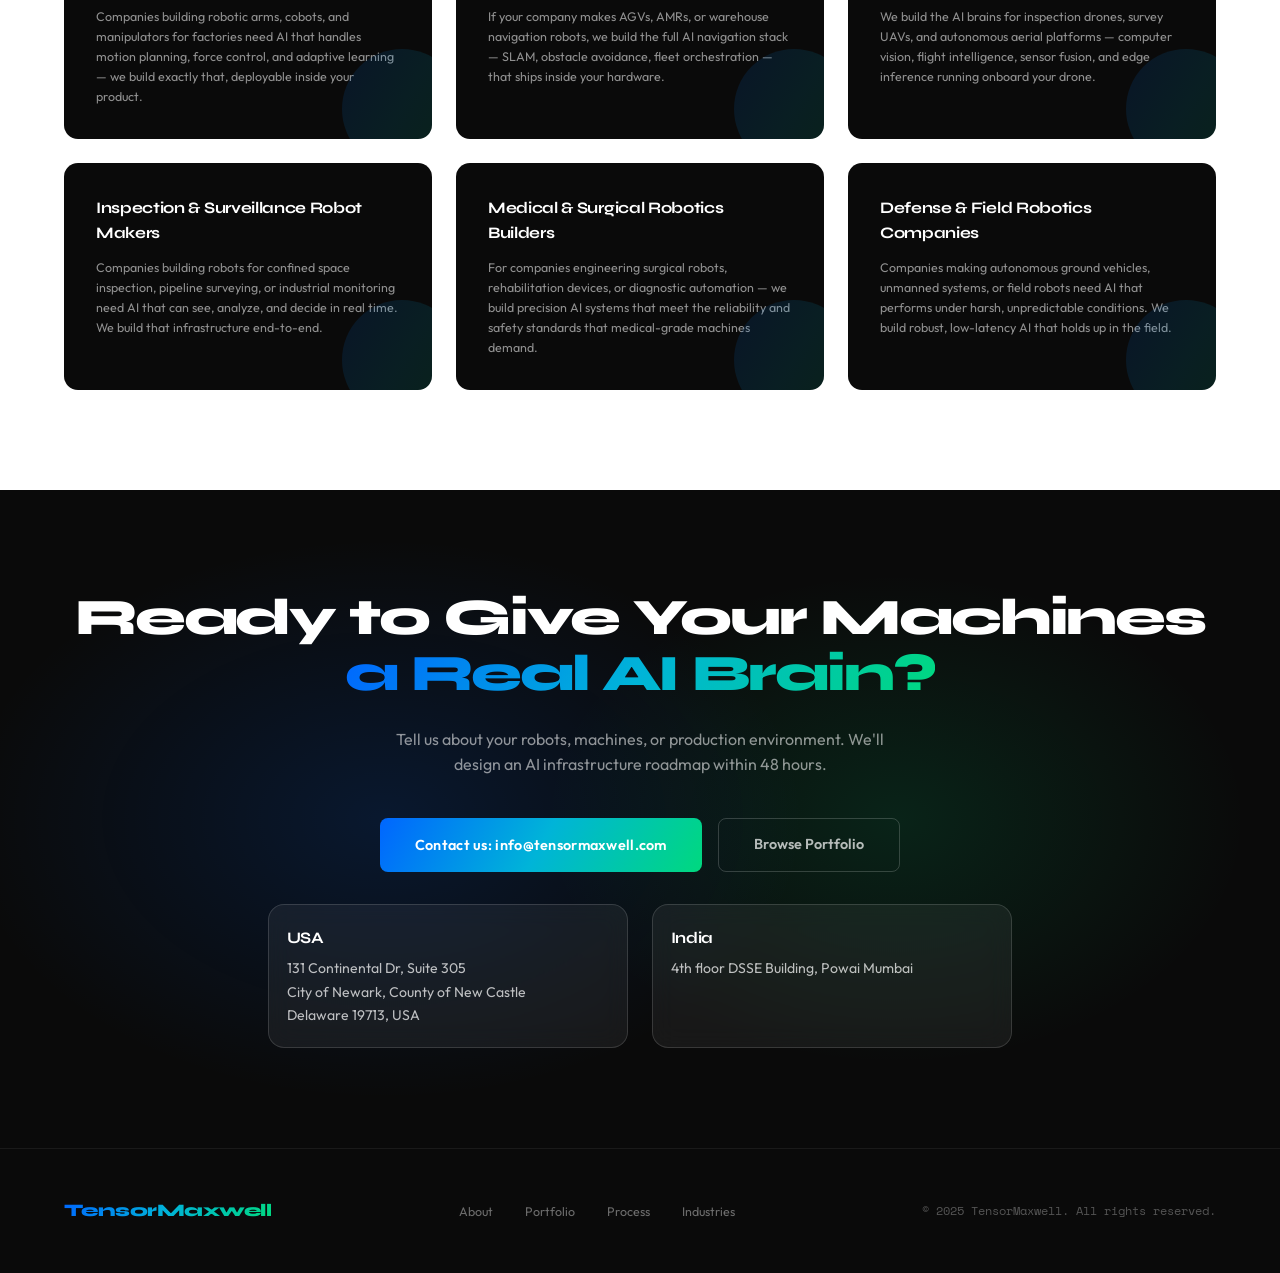
==== commit def0b31d: "Balance office card spacing" ====
--- a/index.html
+++ b/index.html
@@ -759,9 +759,11 @@
 
     .office-grid {
       display: grid;
-      grid-template-columns: repeat(3, 1fr);
-      gap: 1rem;
-      margin-top: 2rem;
+      grid-template-columns: repeat(2, minmax(260px, 360px));
+      gap: 1.5rem;
+      justify-content: center;
+      margin: 2rem auto 0;
+      max-width: 780px;
       position: relative;
       z-index: 1;
     }
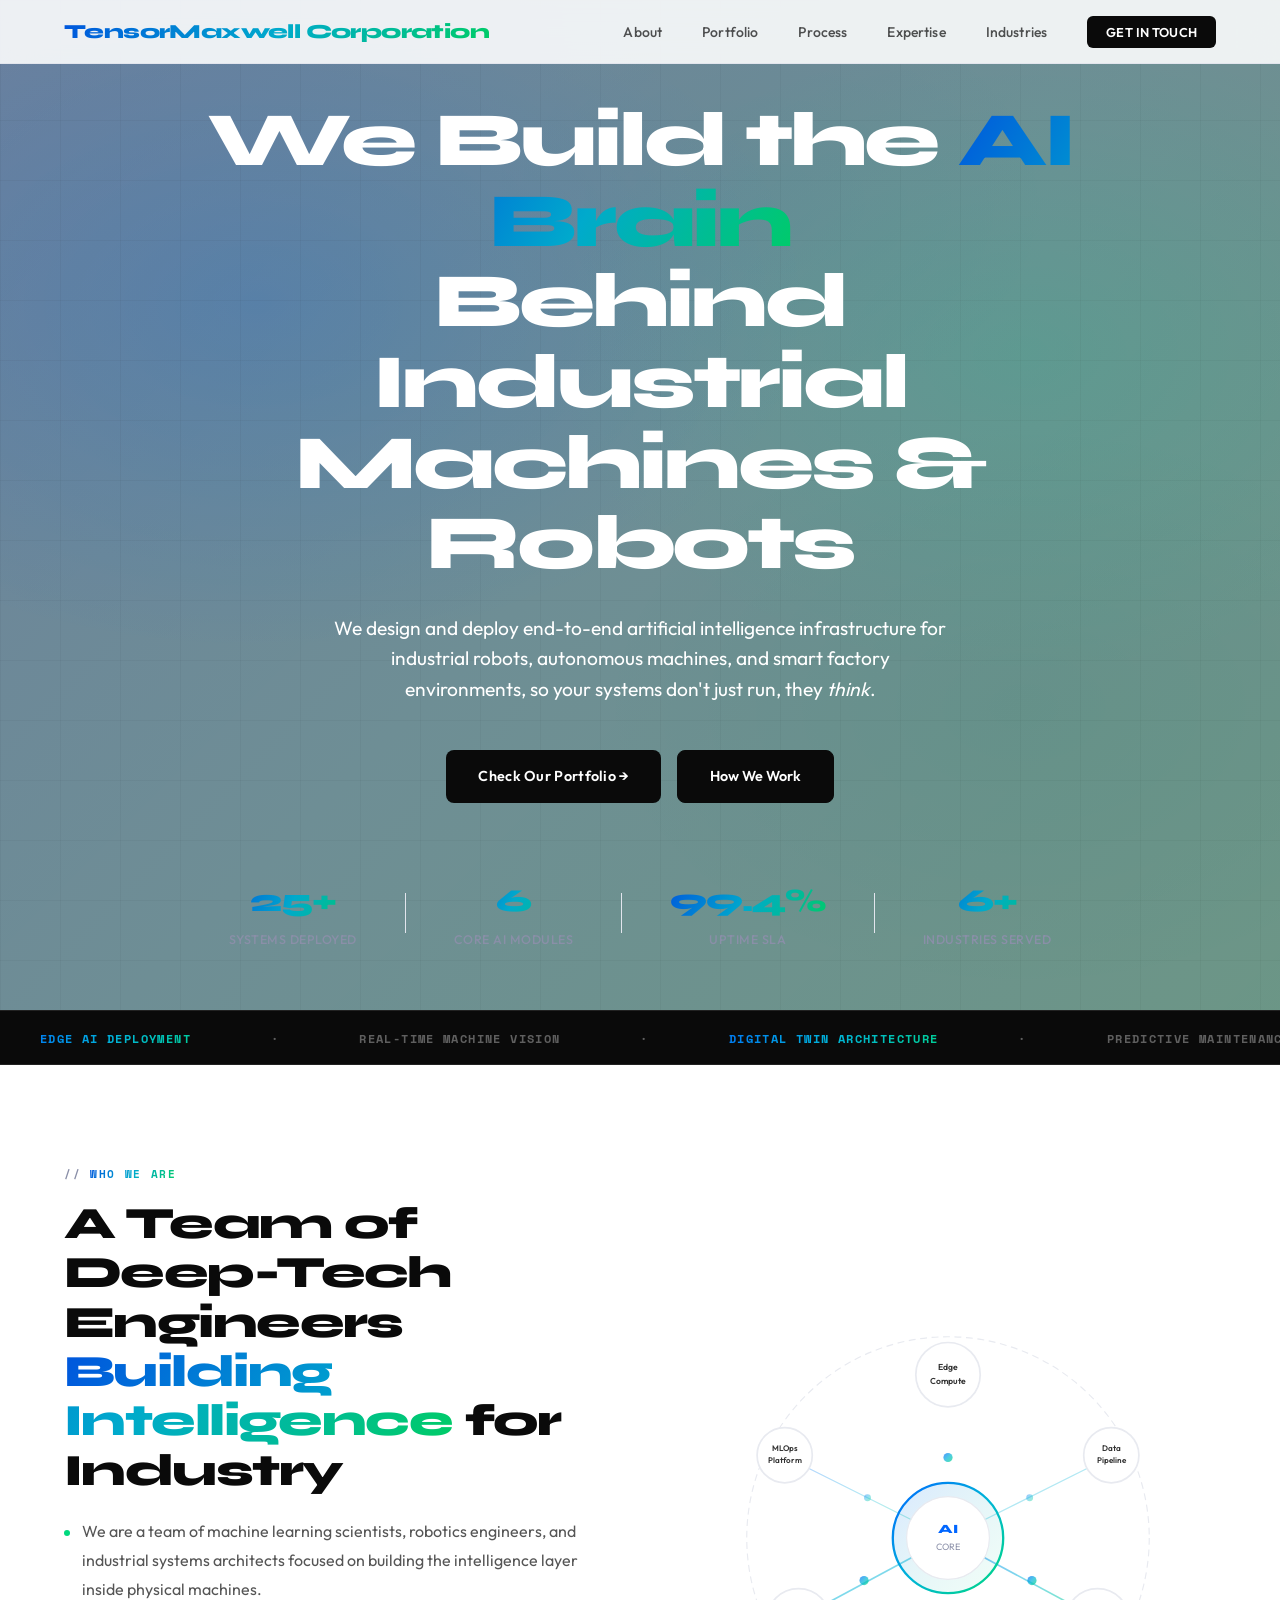
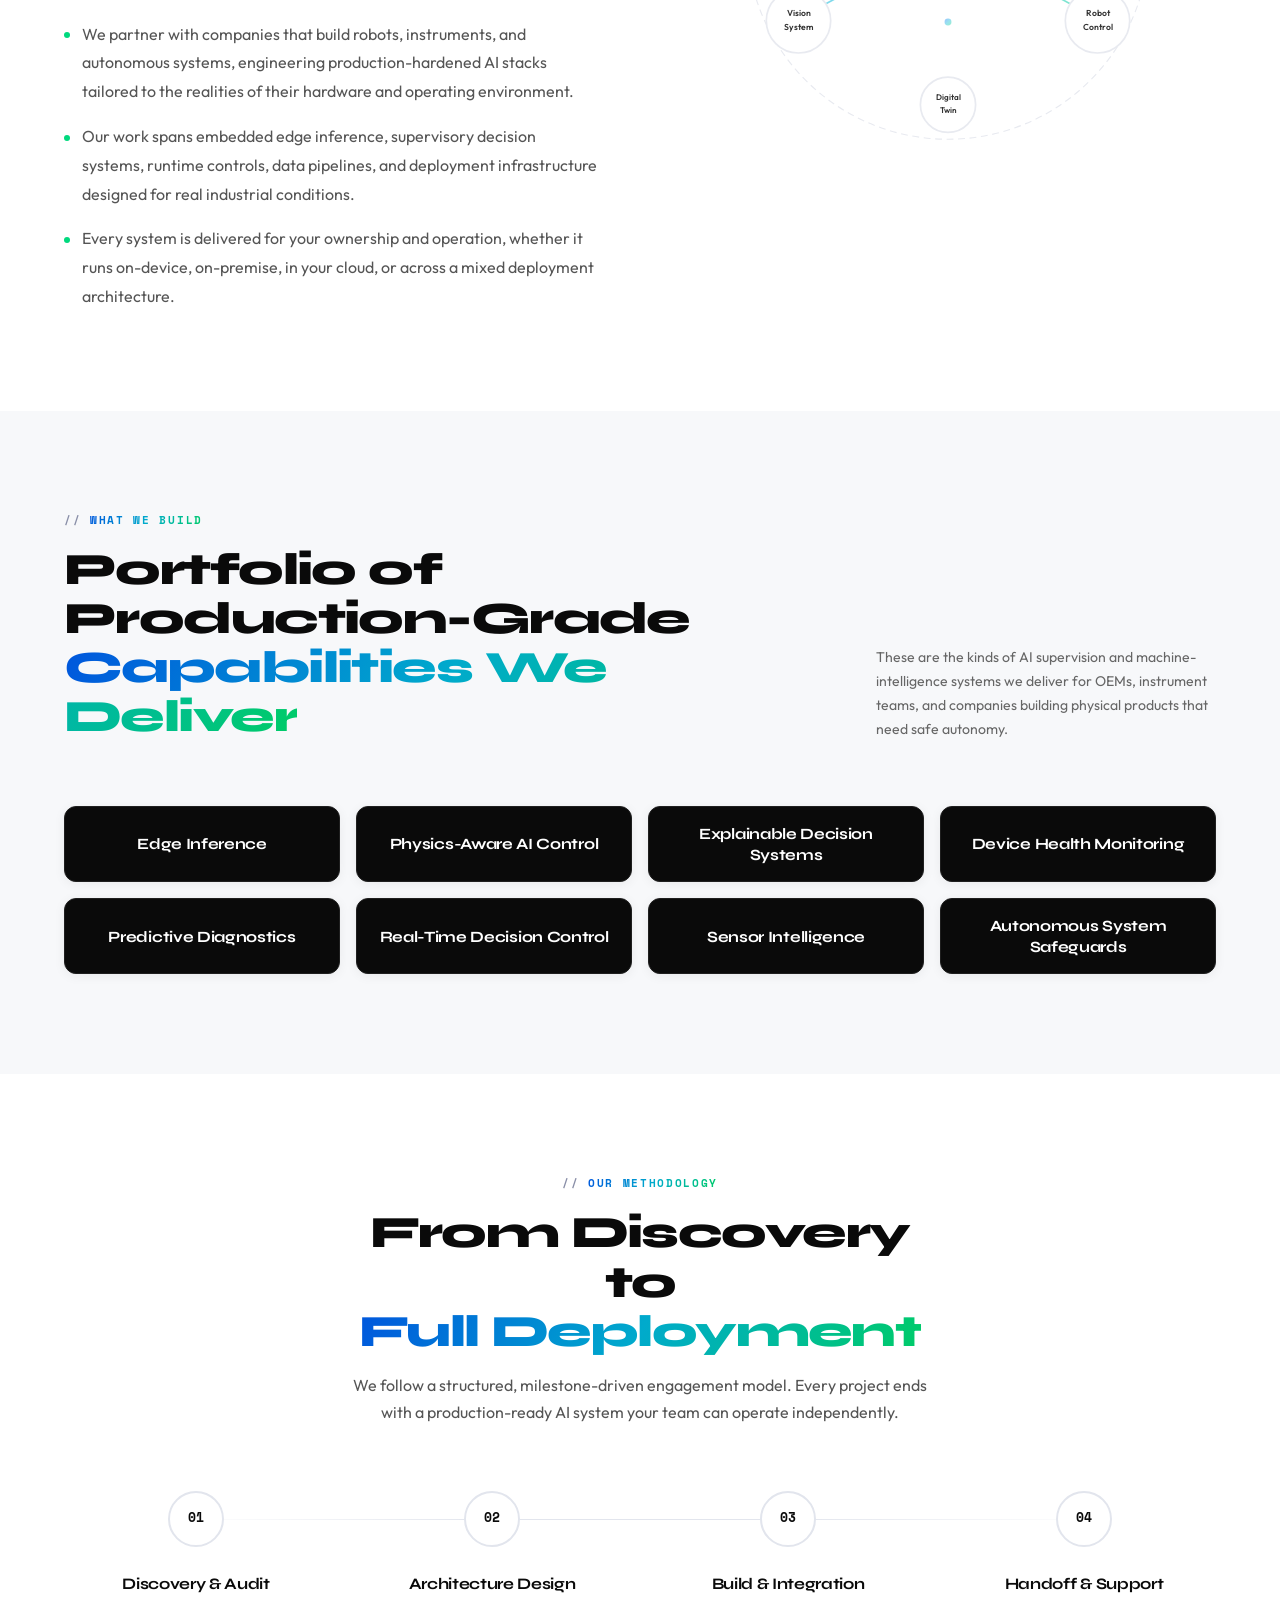
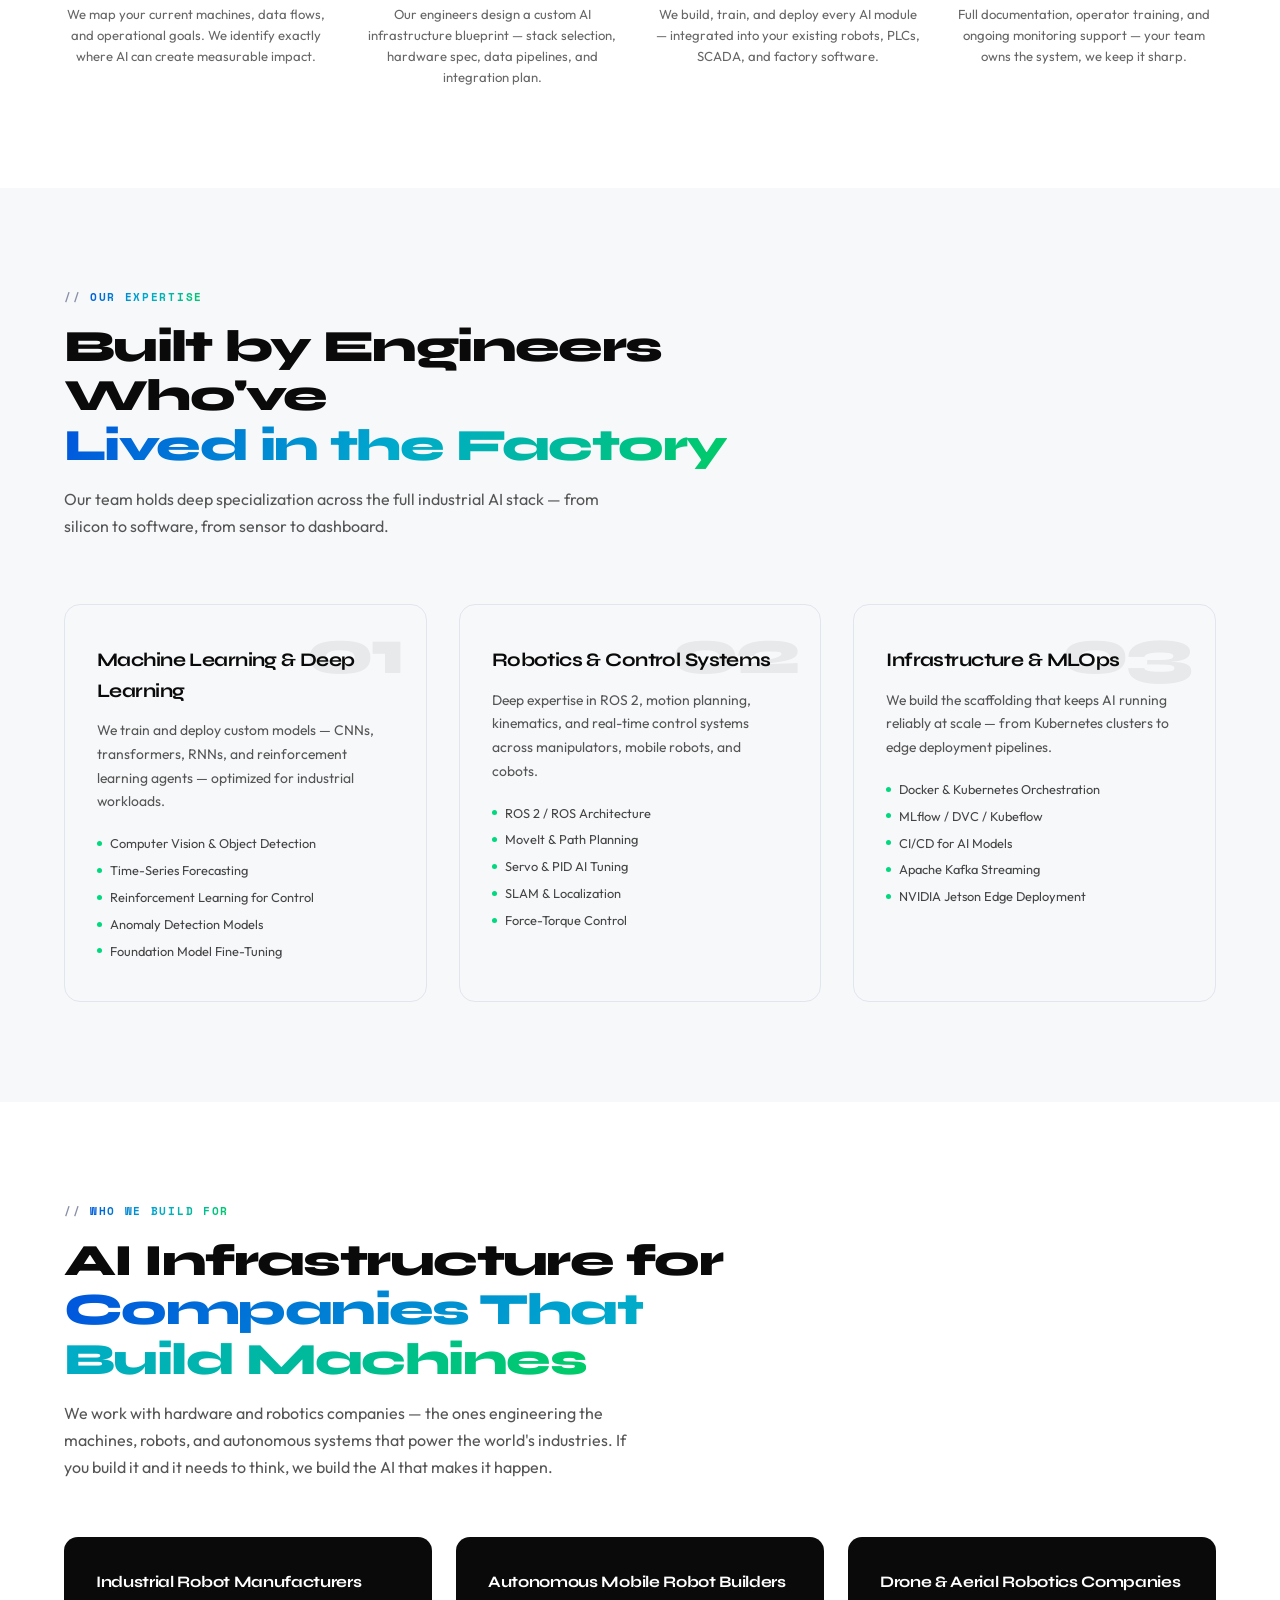
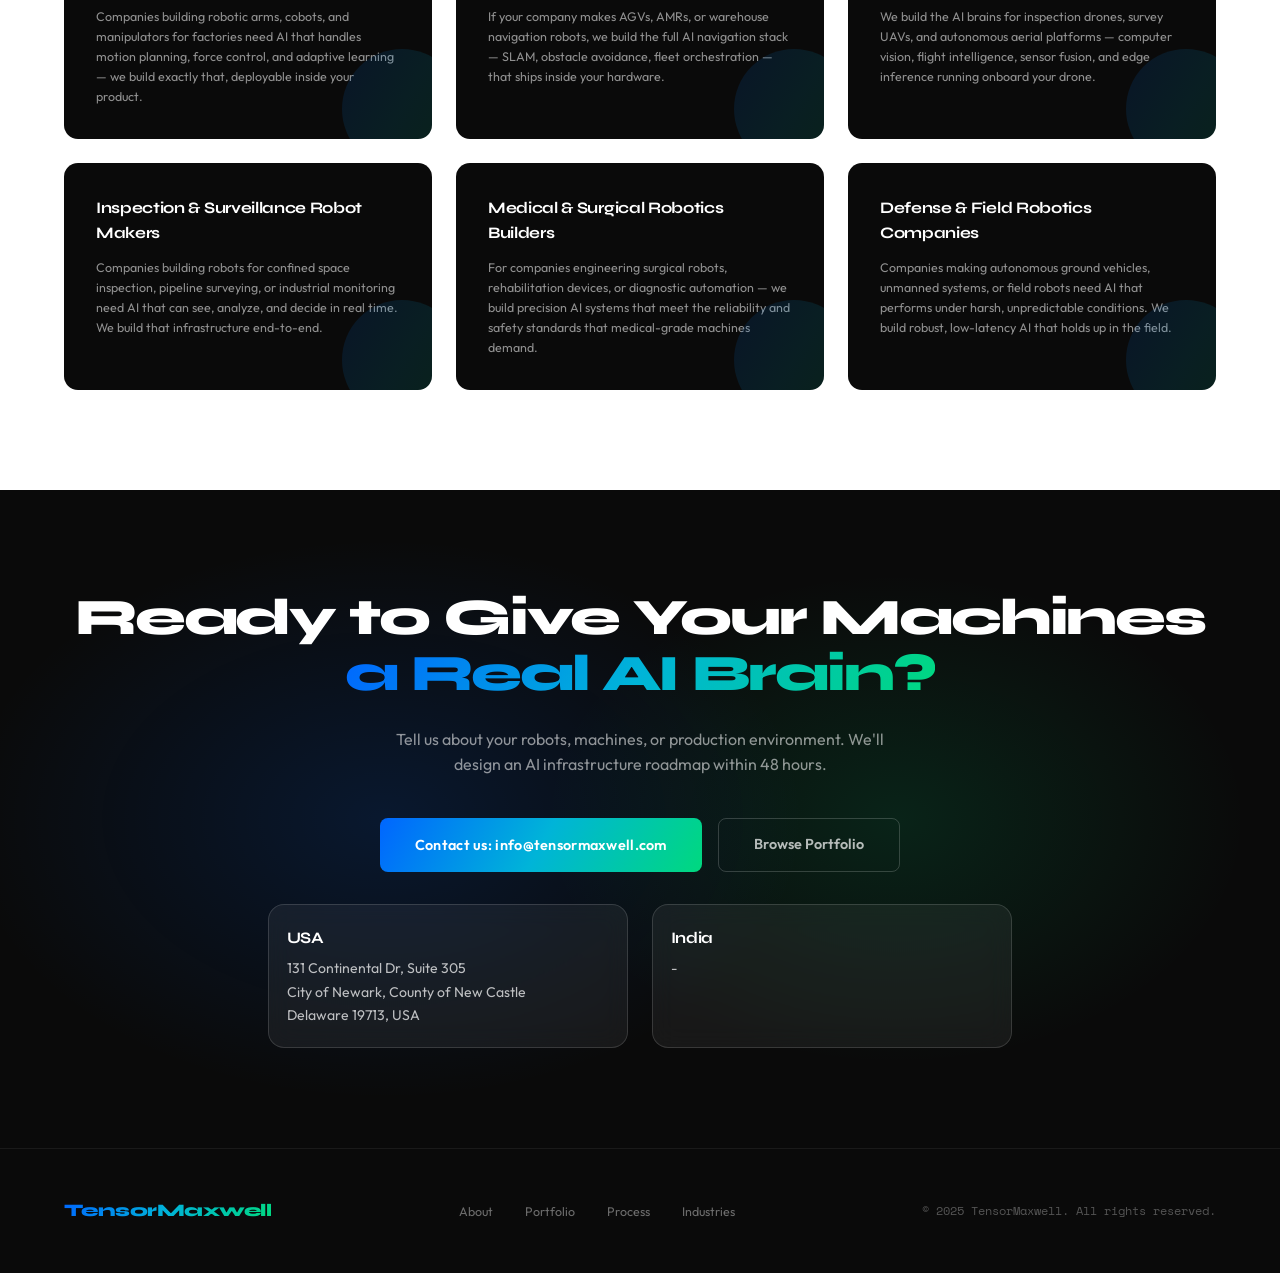
==== commit 92596d1d: "Hide India office address" ====
--- a/index.html
+++ b/index.html
@@ -1305,7 +1305,7 @@
     </div>
     <div class="office-card">
       <h4>India</h4>
-      <p>4th floor DSSE Building, Powai Mumbai</p>
+      <p>-</p>
     </div>
   </div>
 </section>
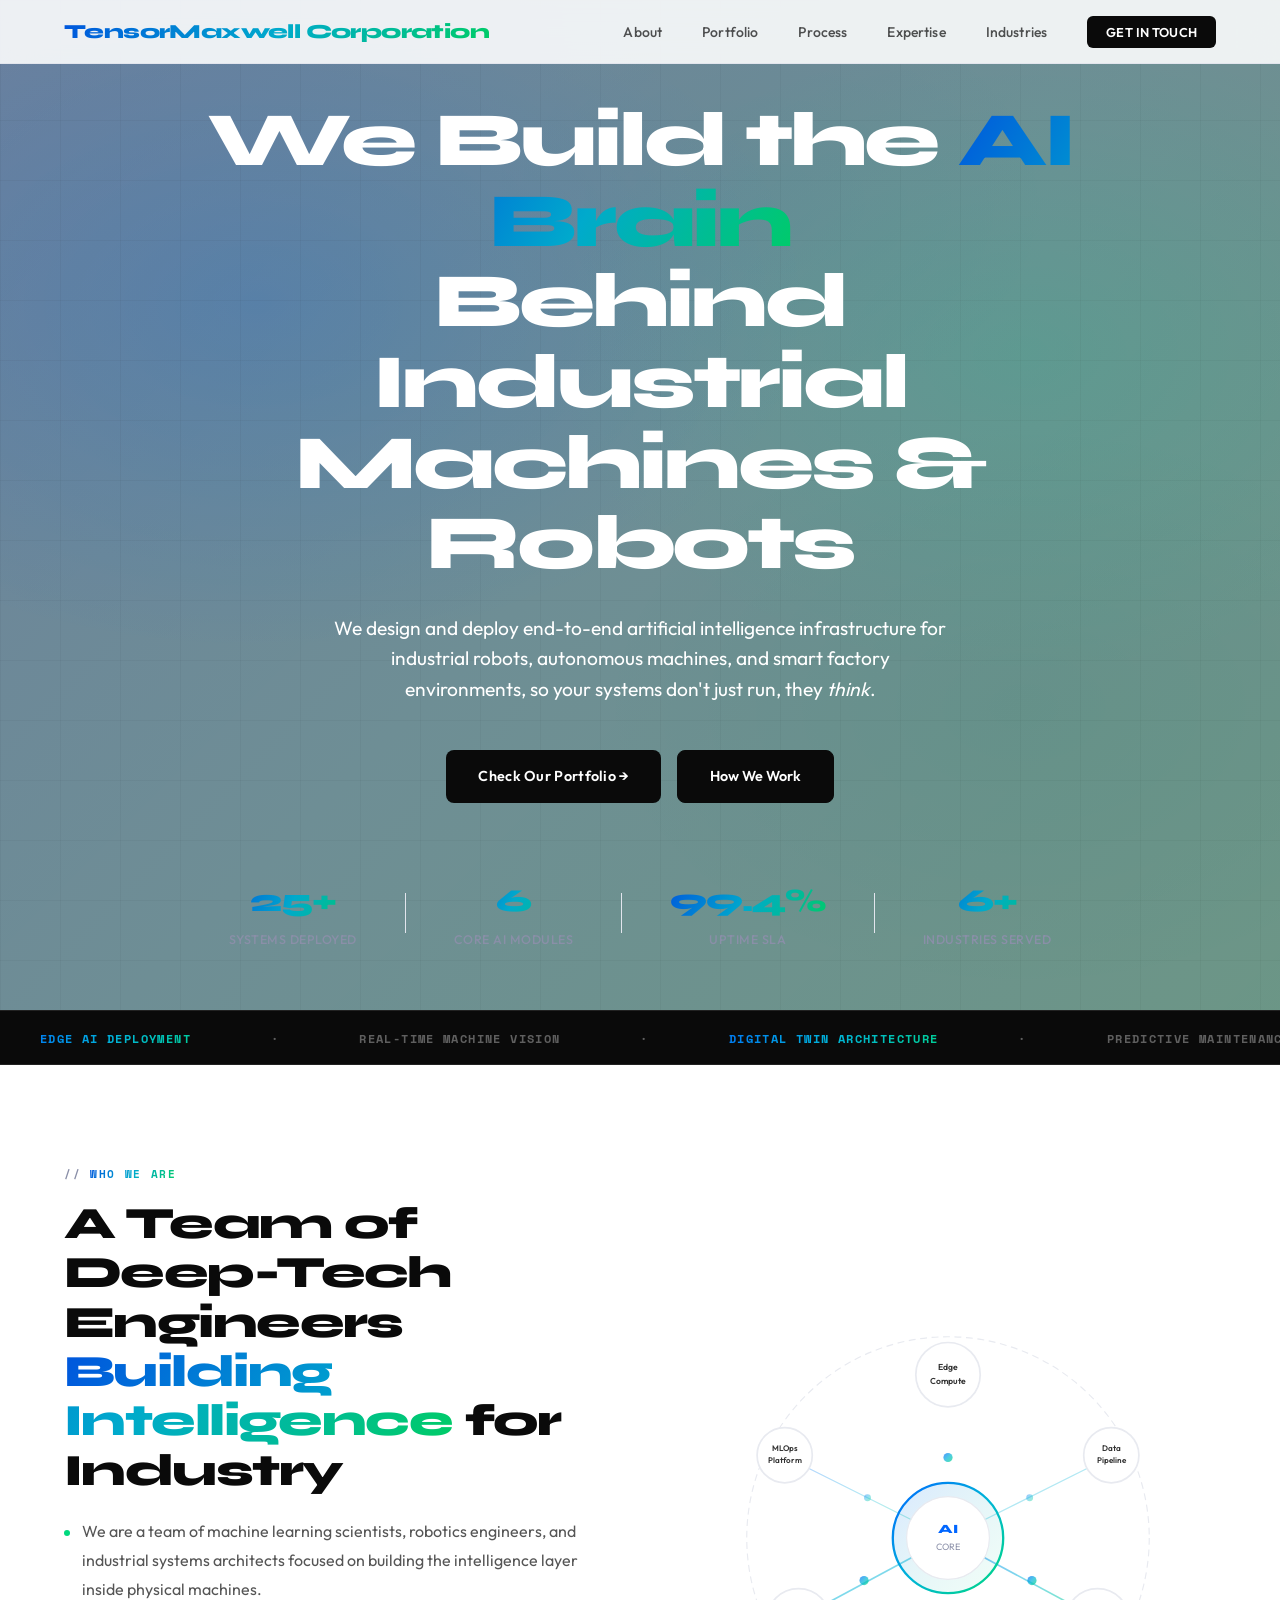
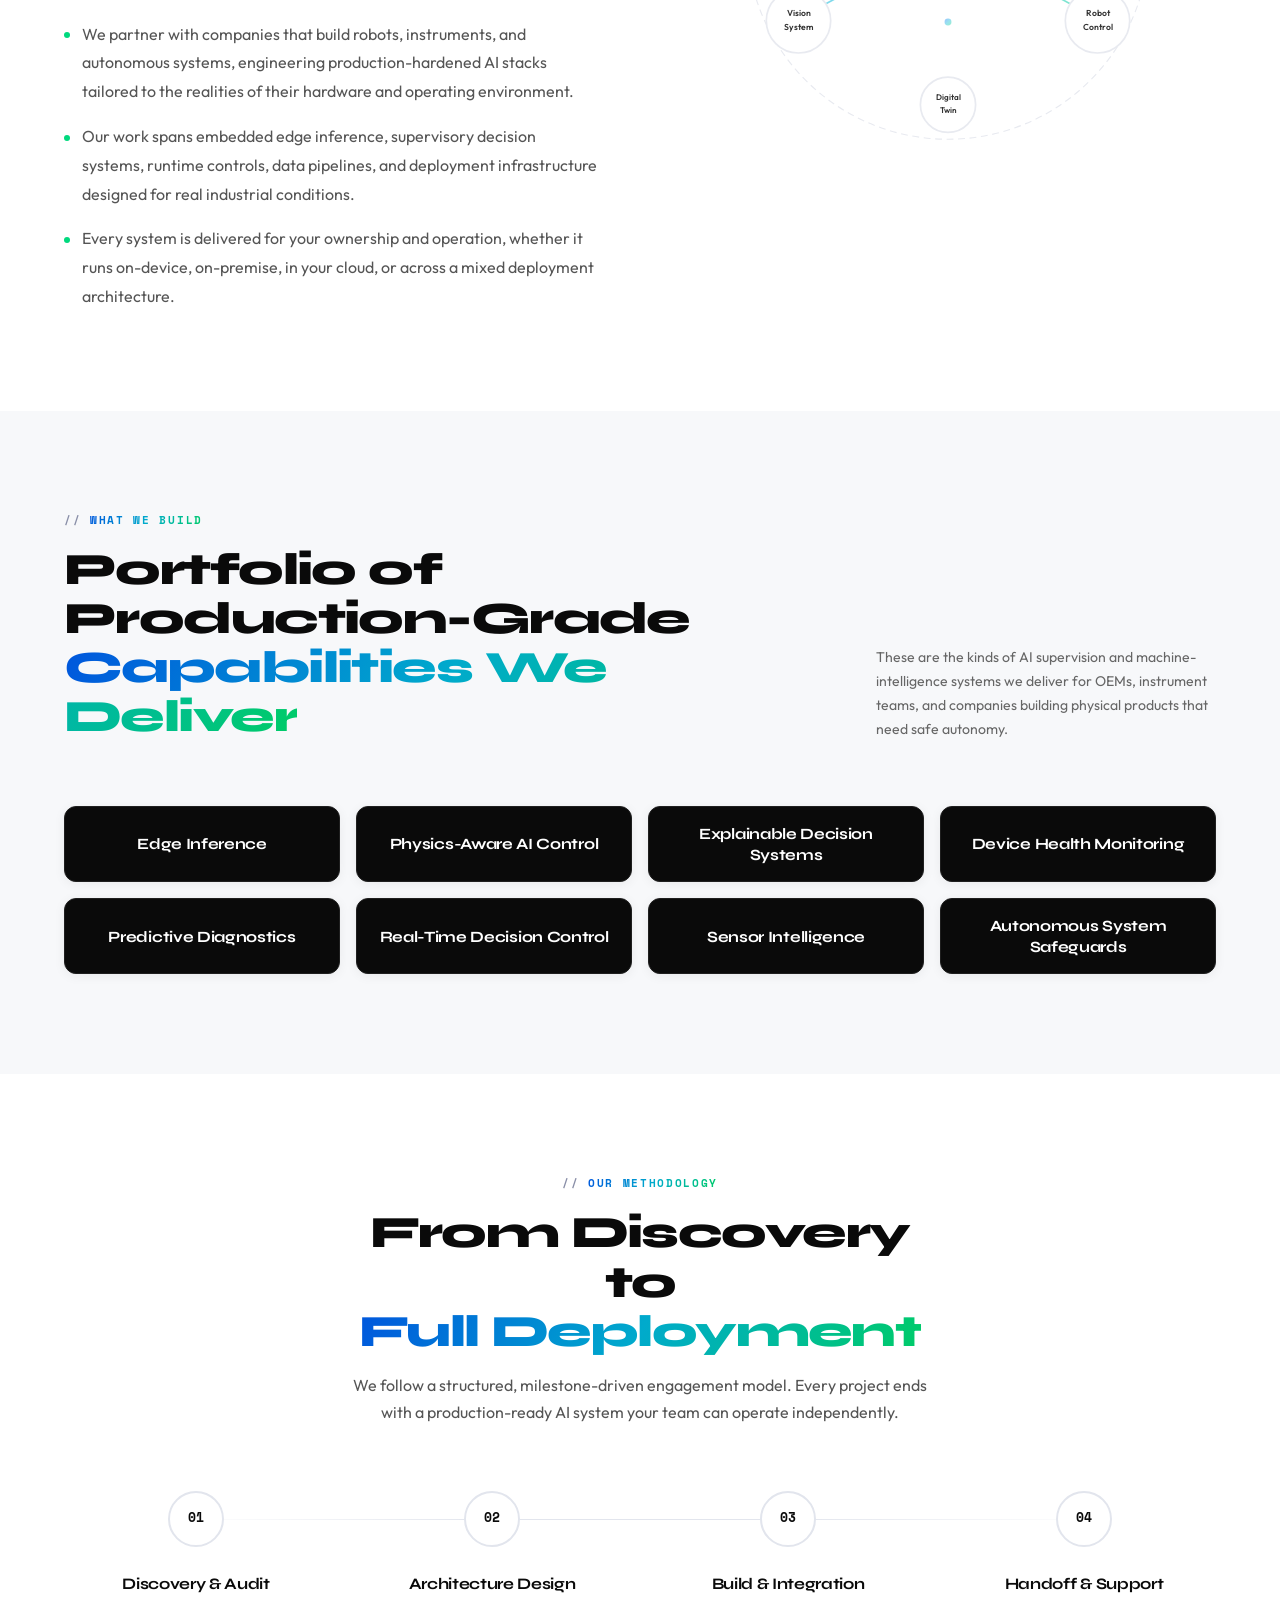
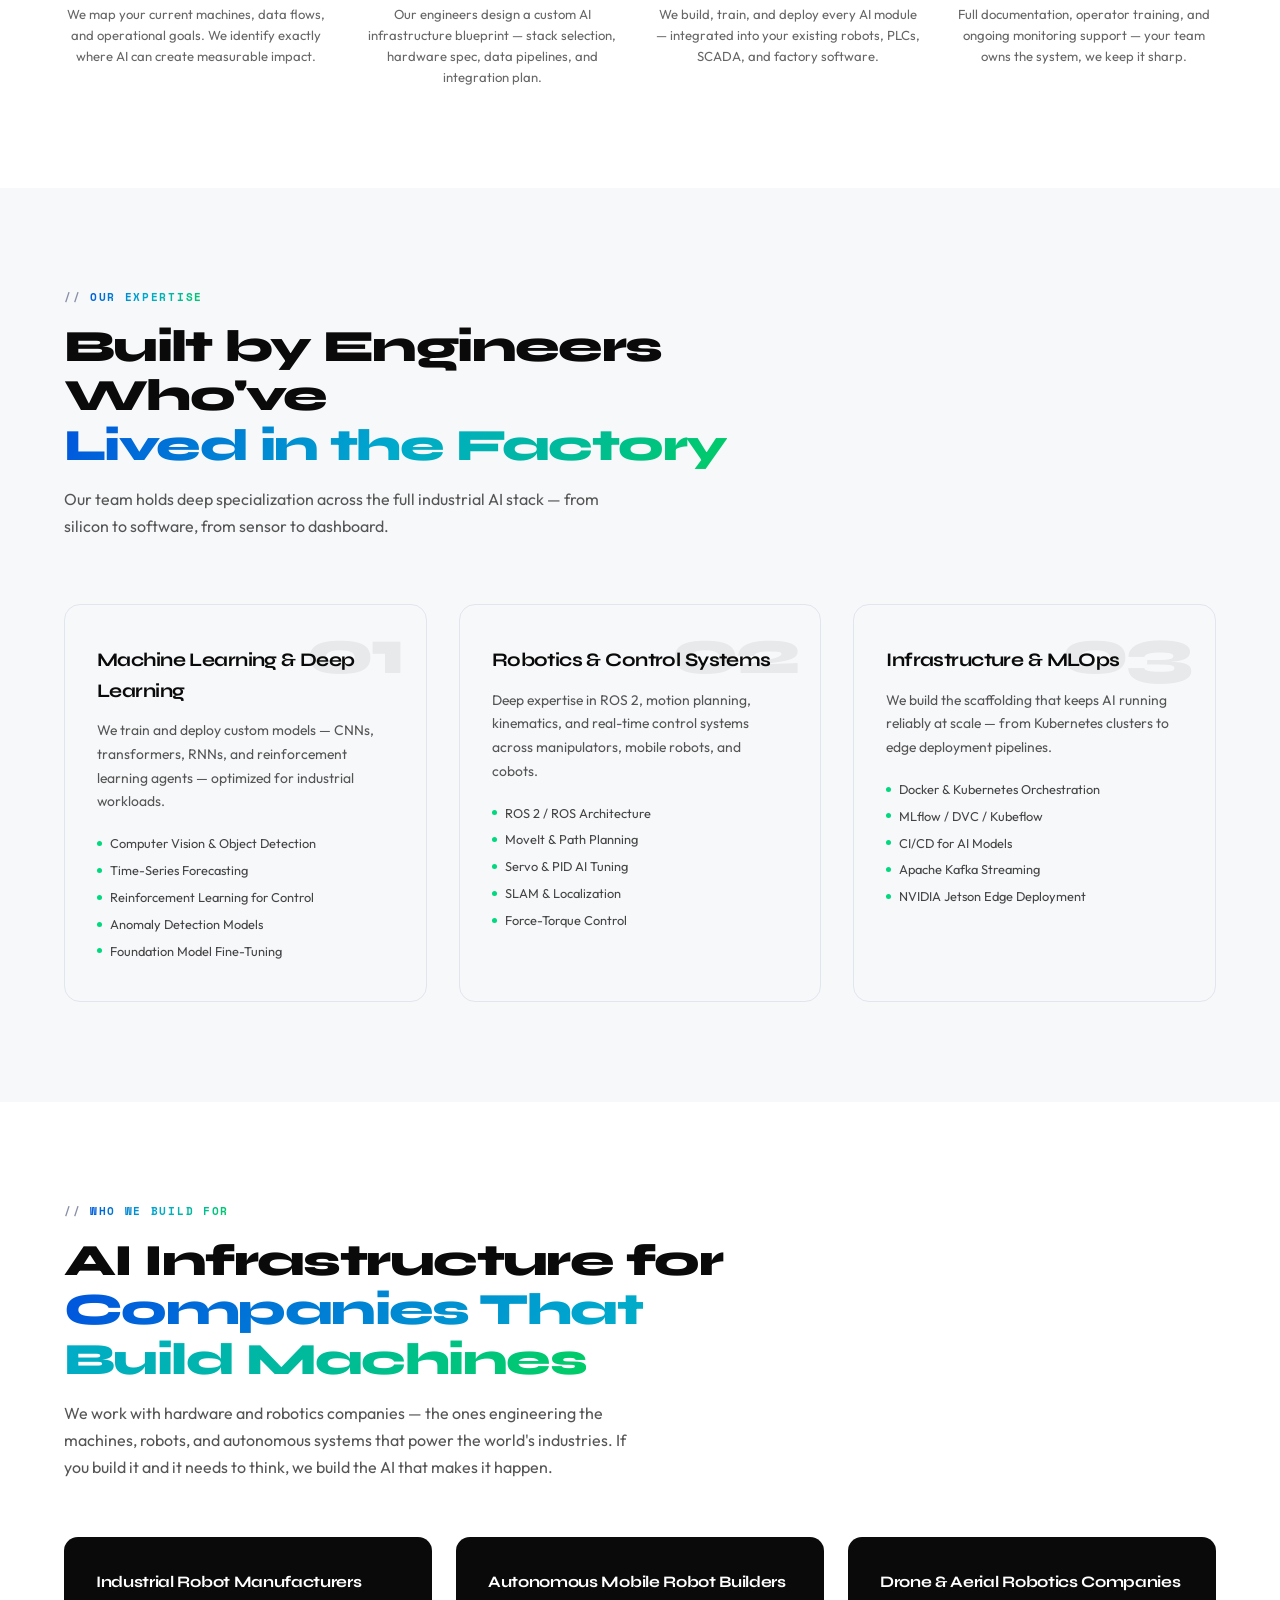
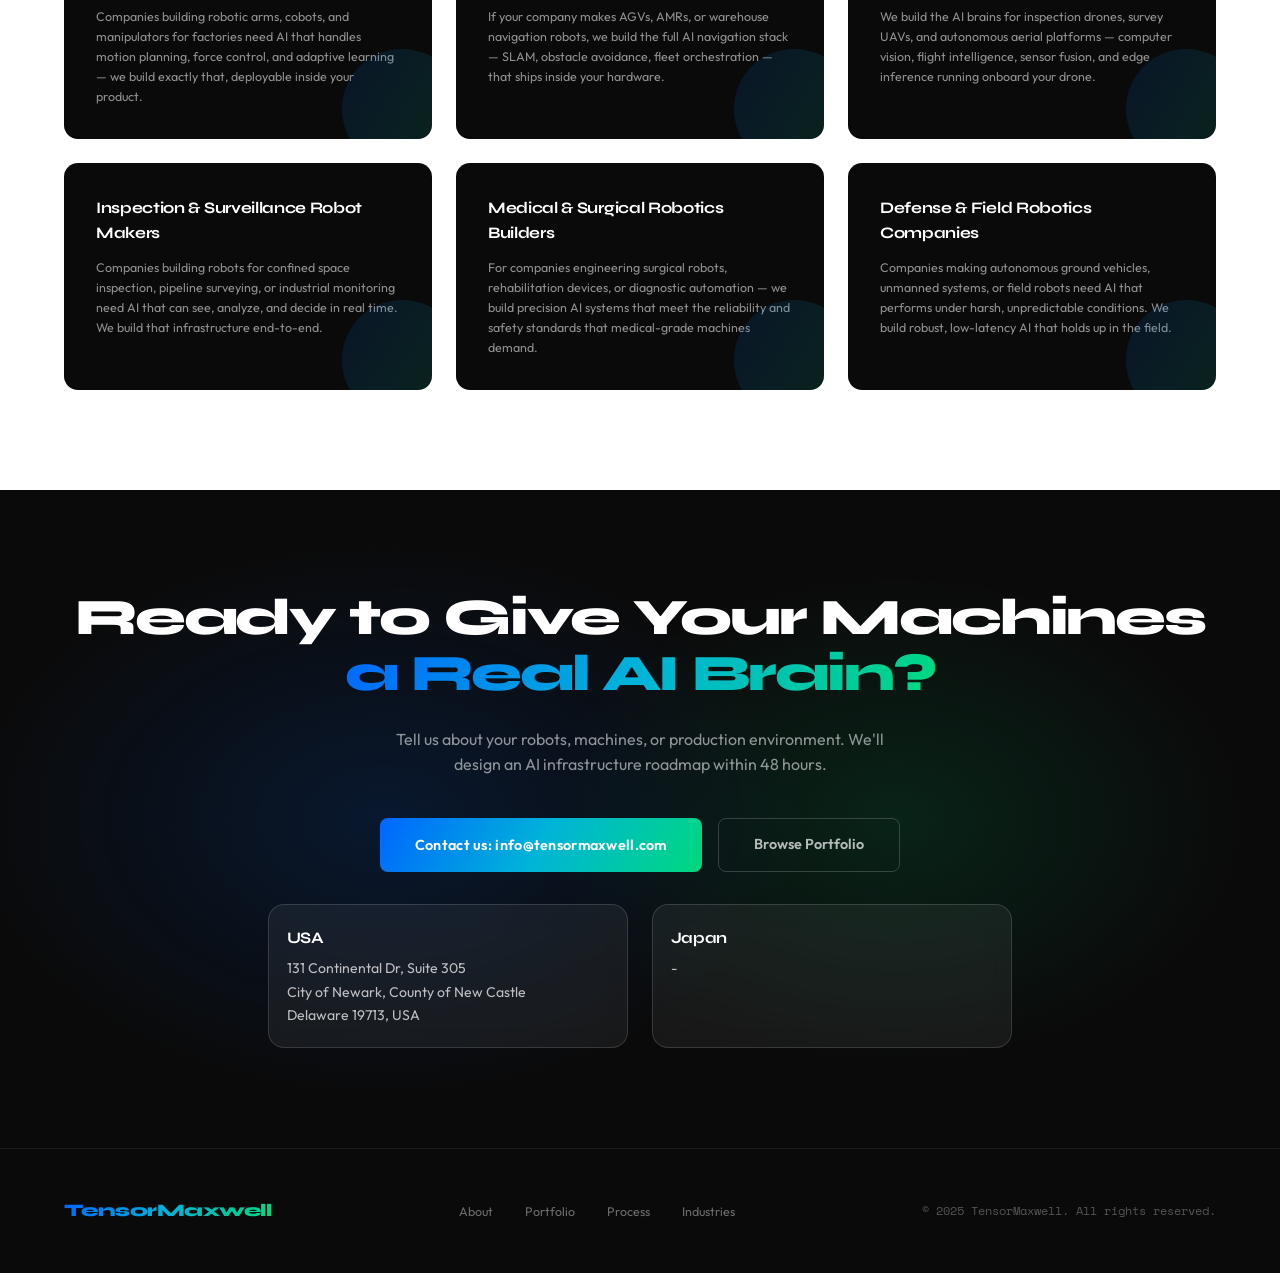
==== commit 7b0bc051: "Blue pineapple window" ====
--- a/index.html
+++ b/index.html
@@ -1304,7 +1304,7 @@
       <p>131 Continental Dr, Suite 305<br/>City of Newark, County of New Castle<br/>Delaware 19713, USA</p>
     </div>
     <div class="office-card">
-      <h4>India</h4>
+      <h4>Japan</h4>
       <p>-</p>
     </div>
   </div>
